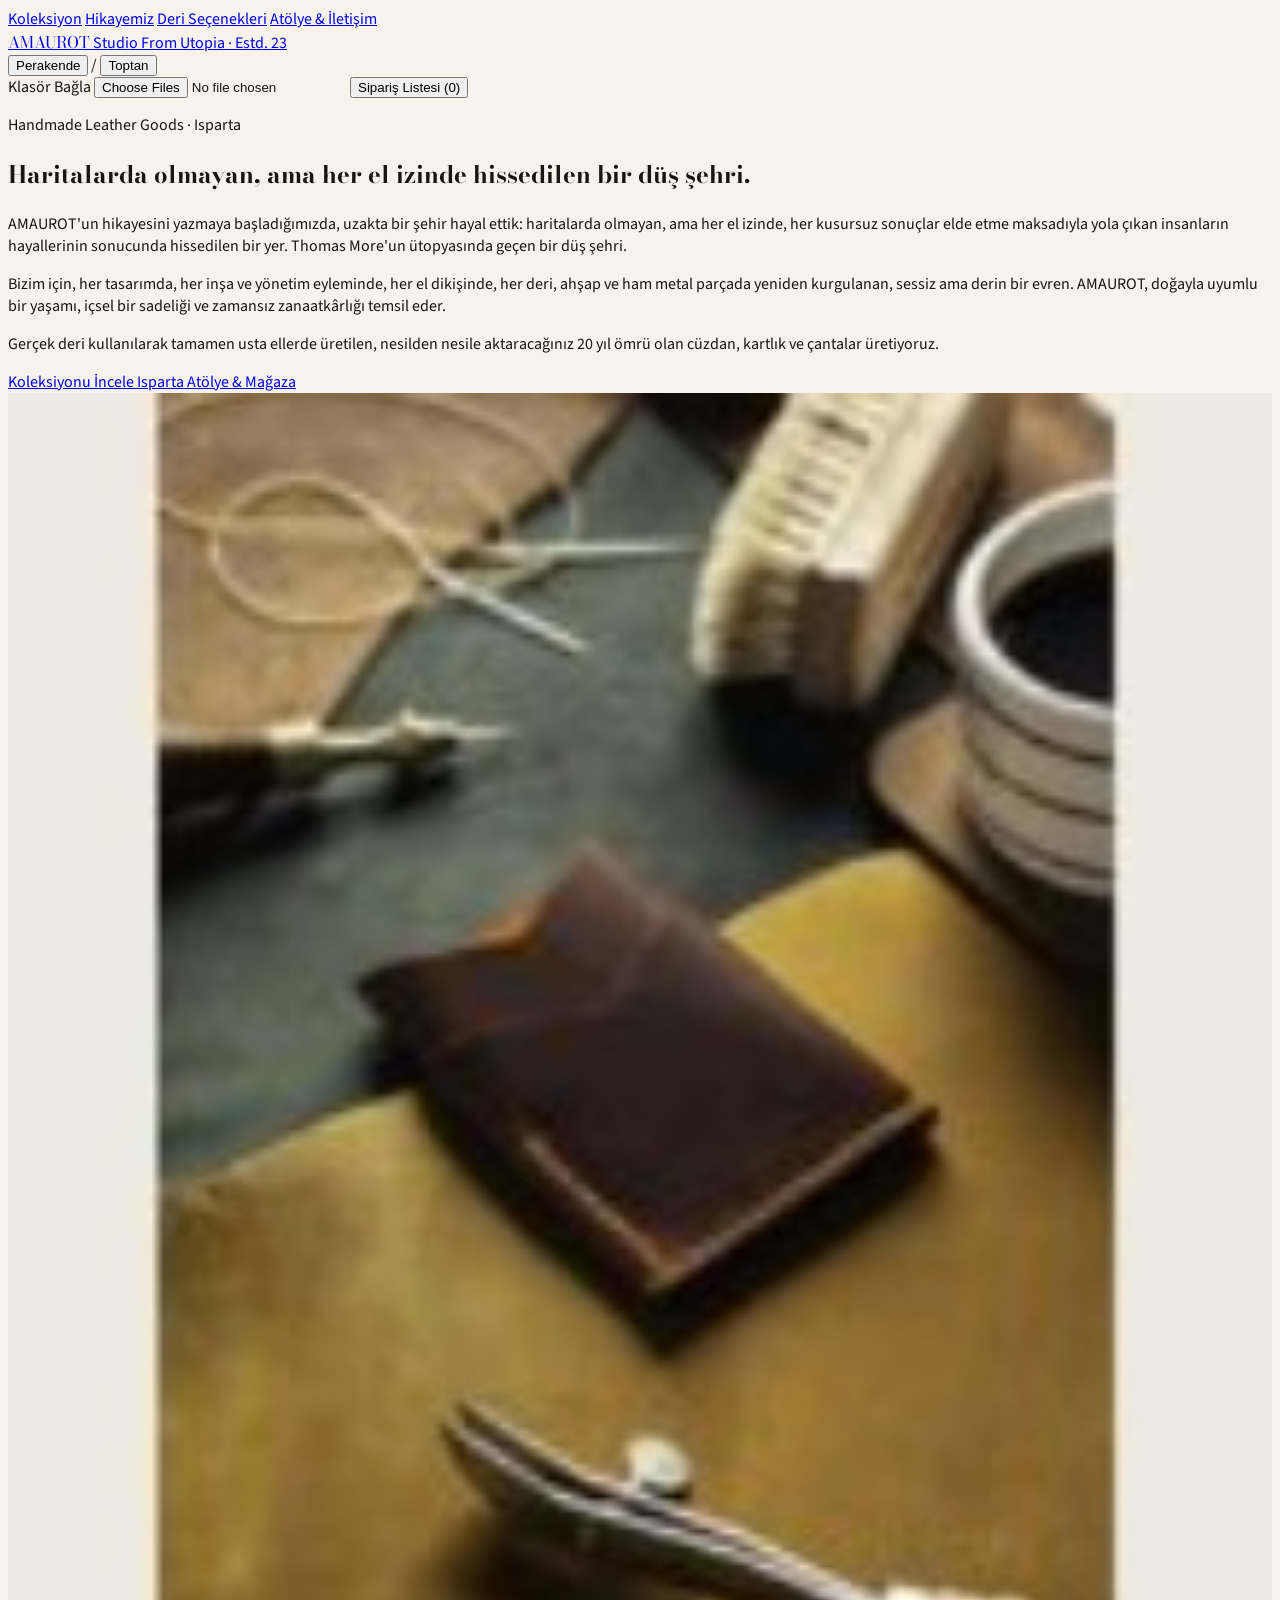
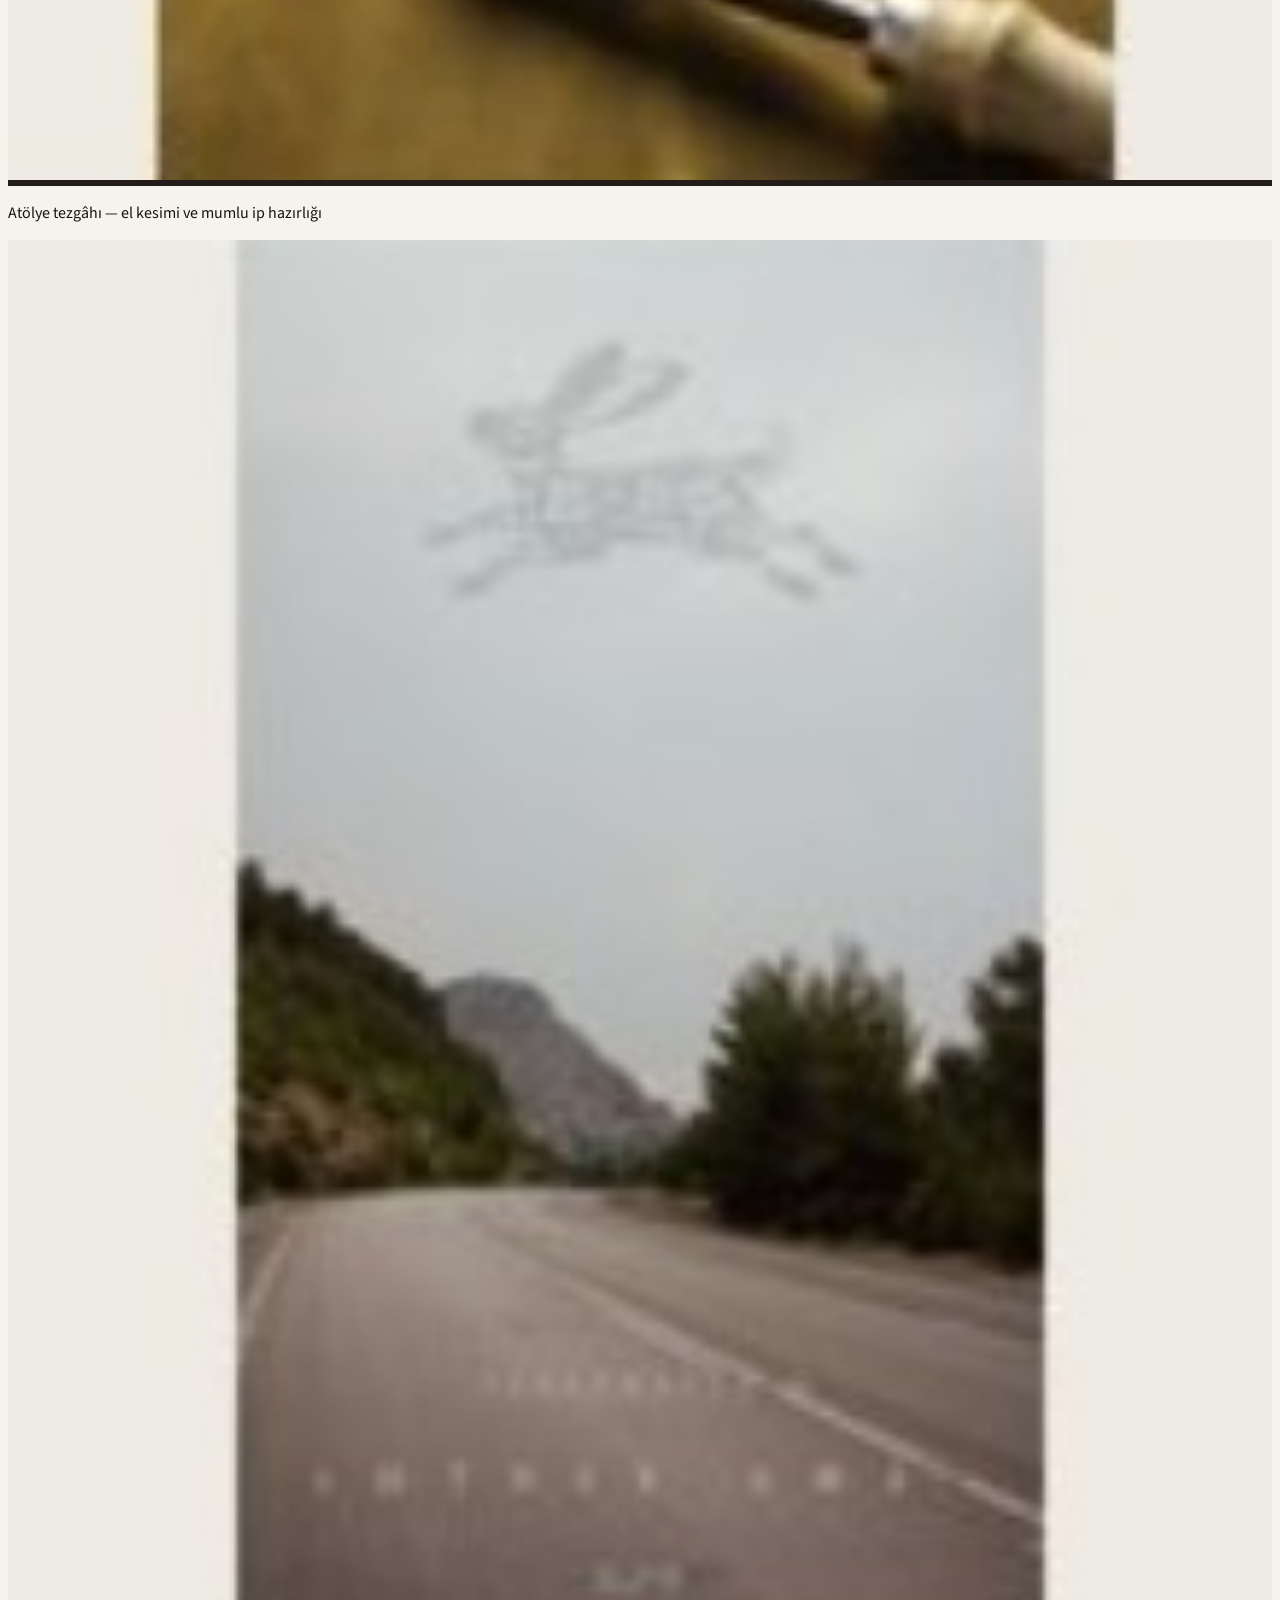
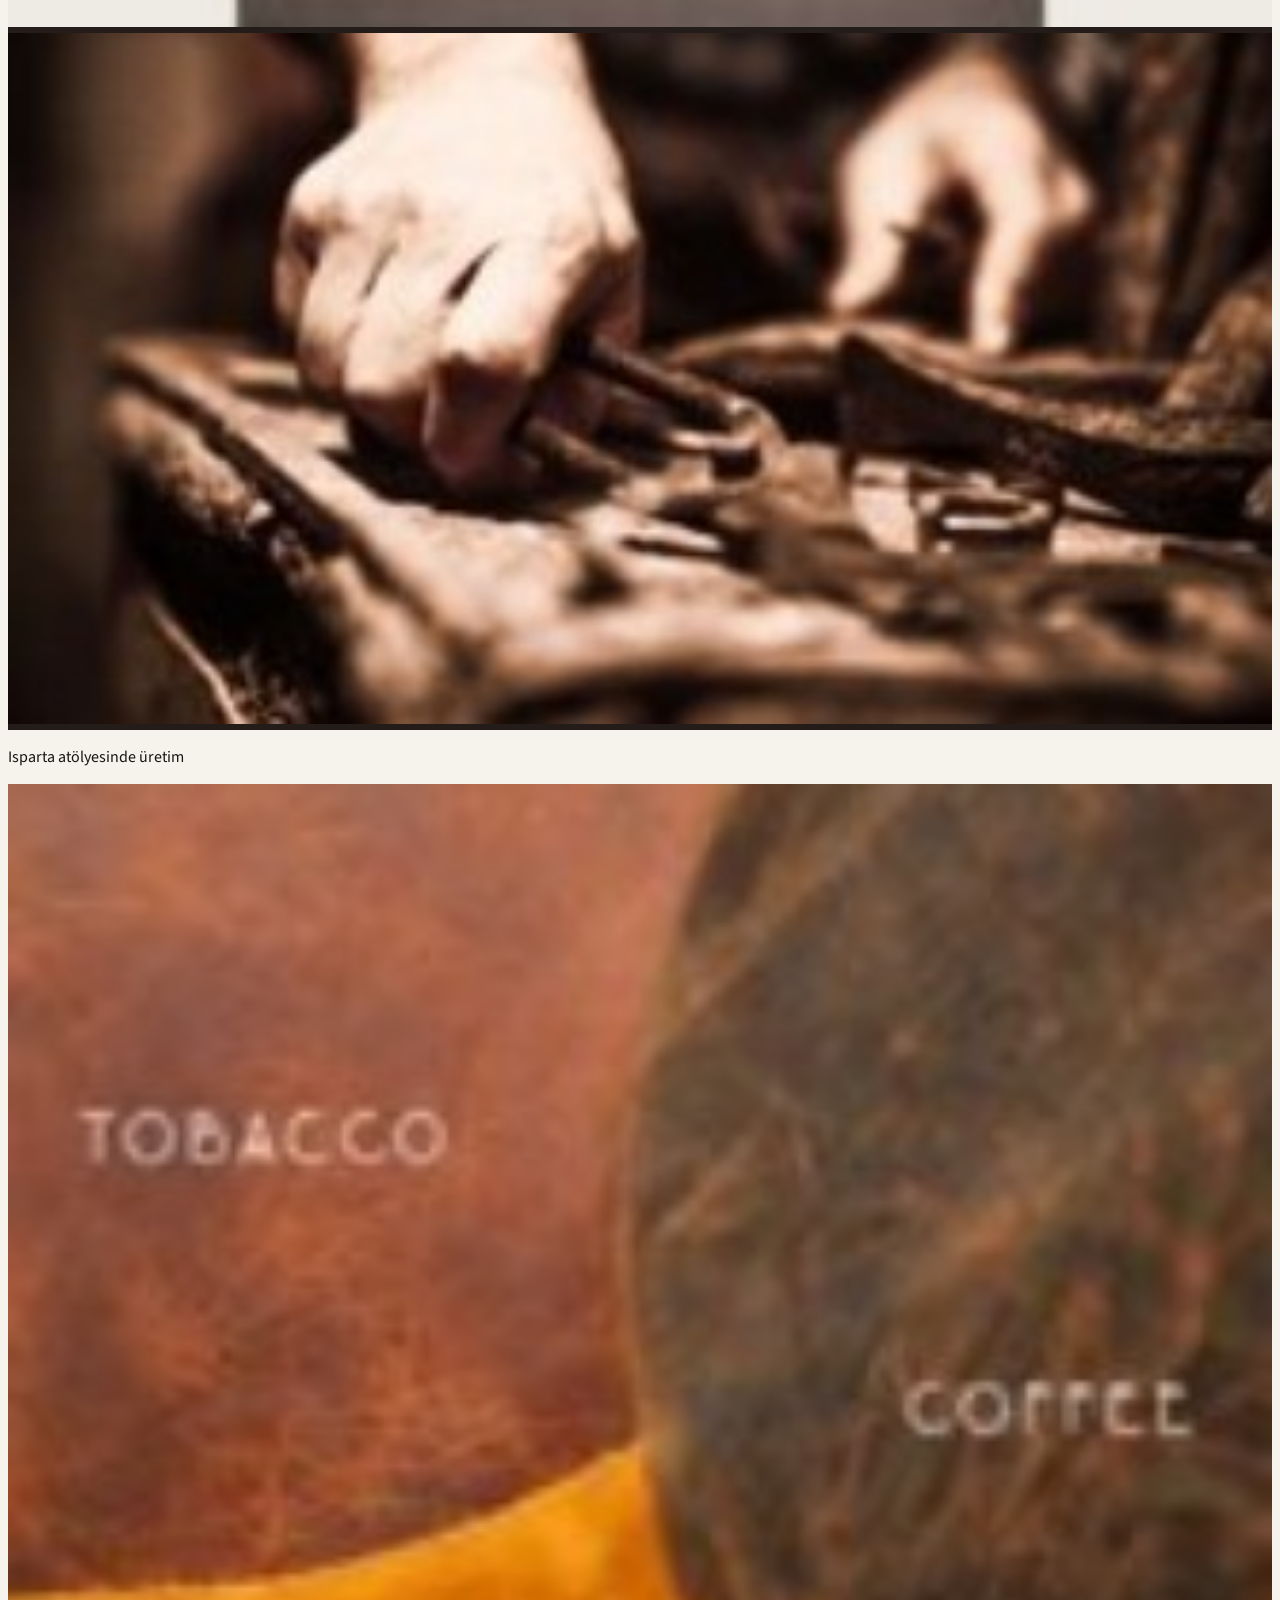
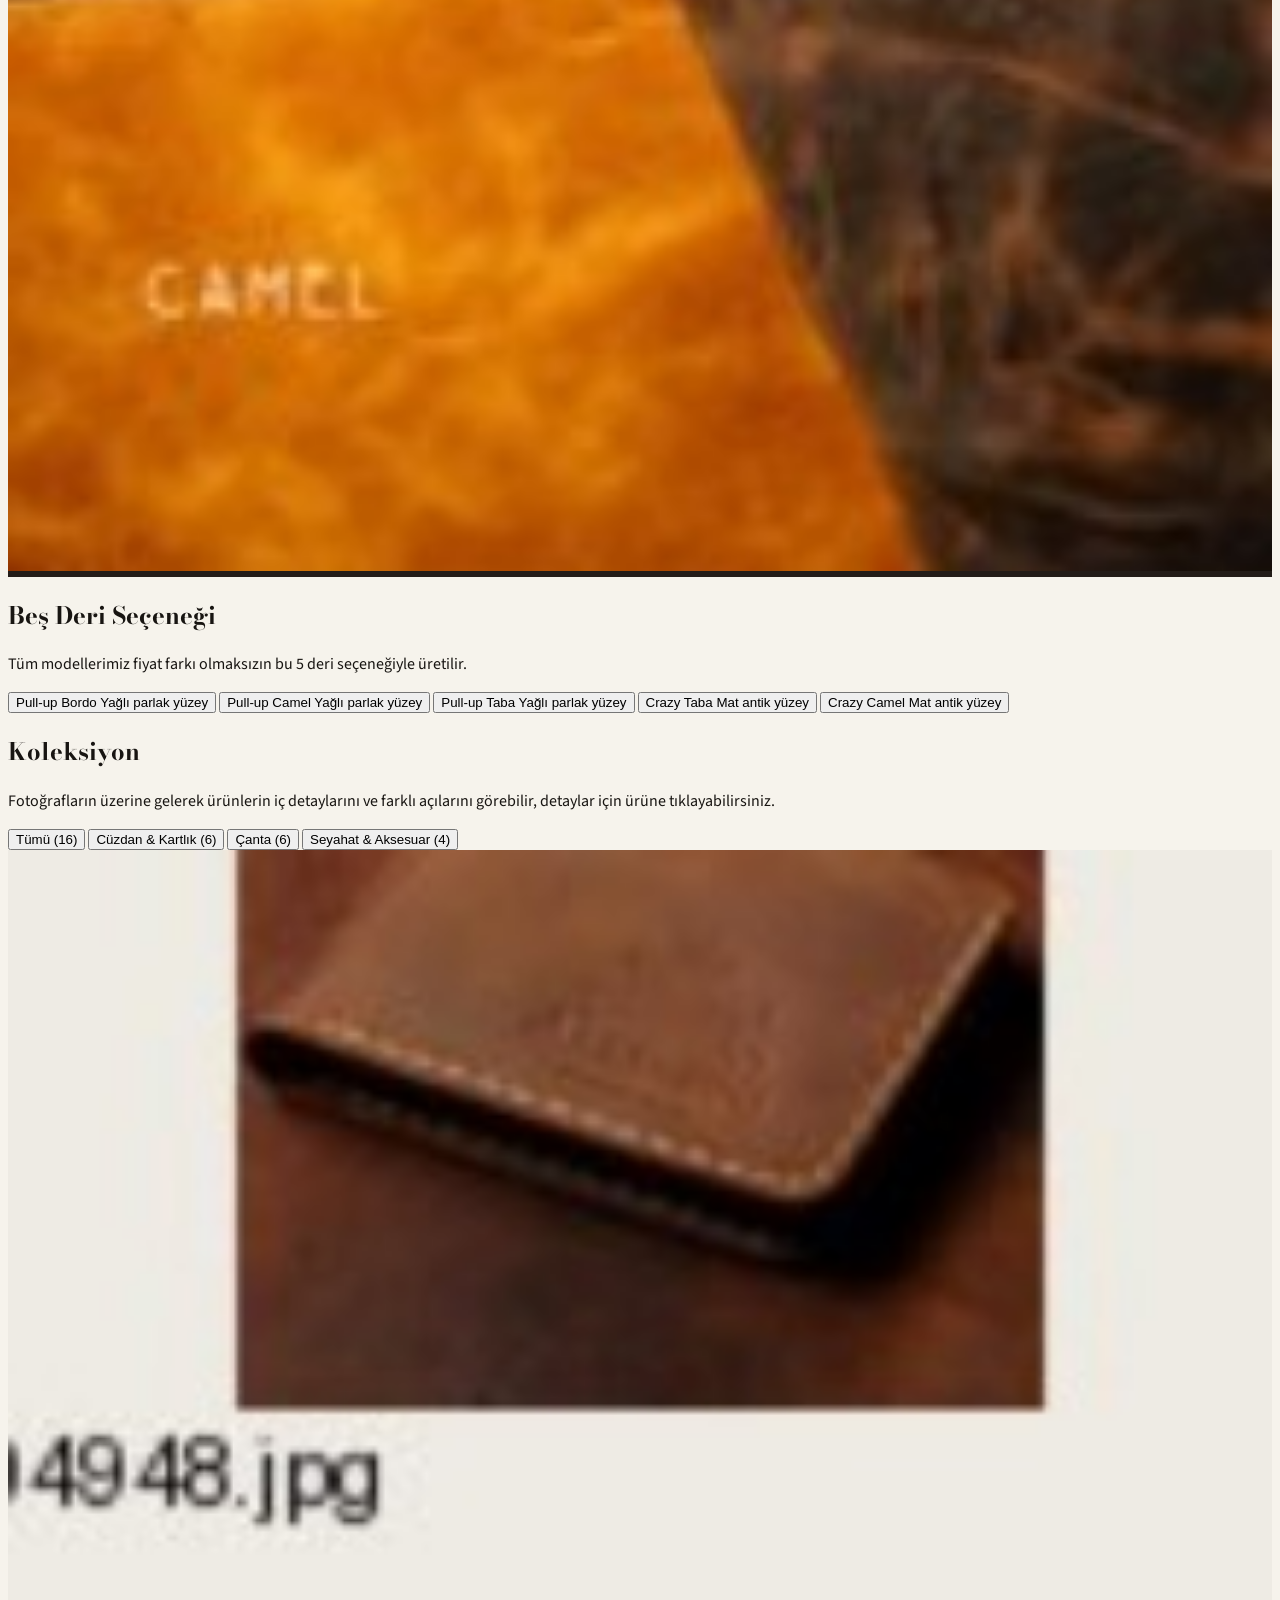
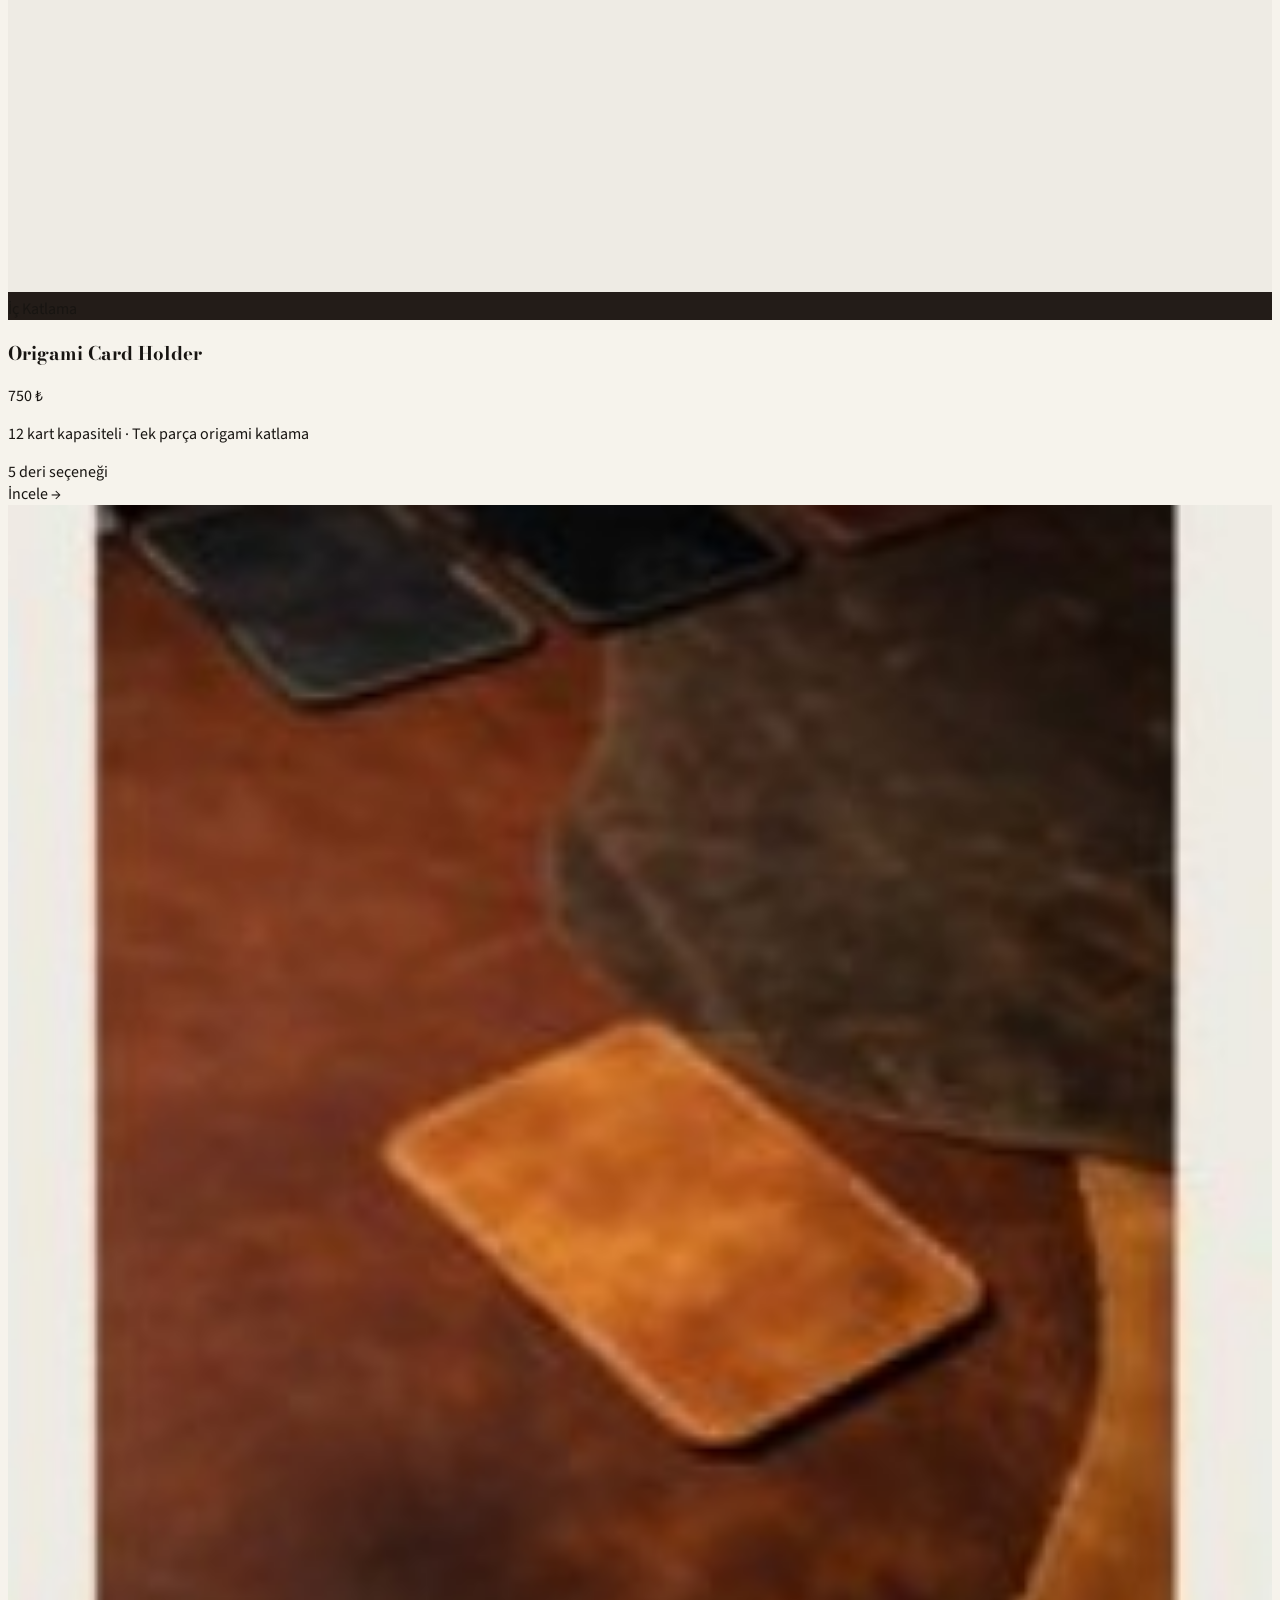
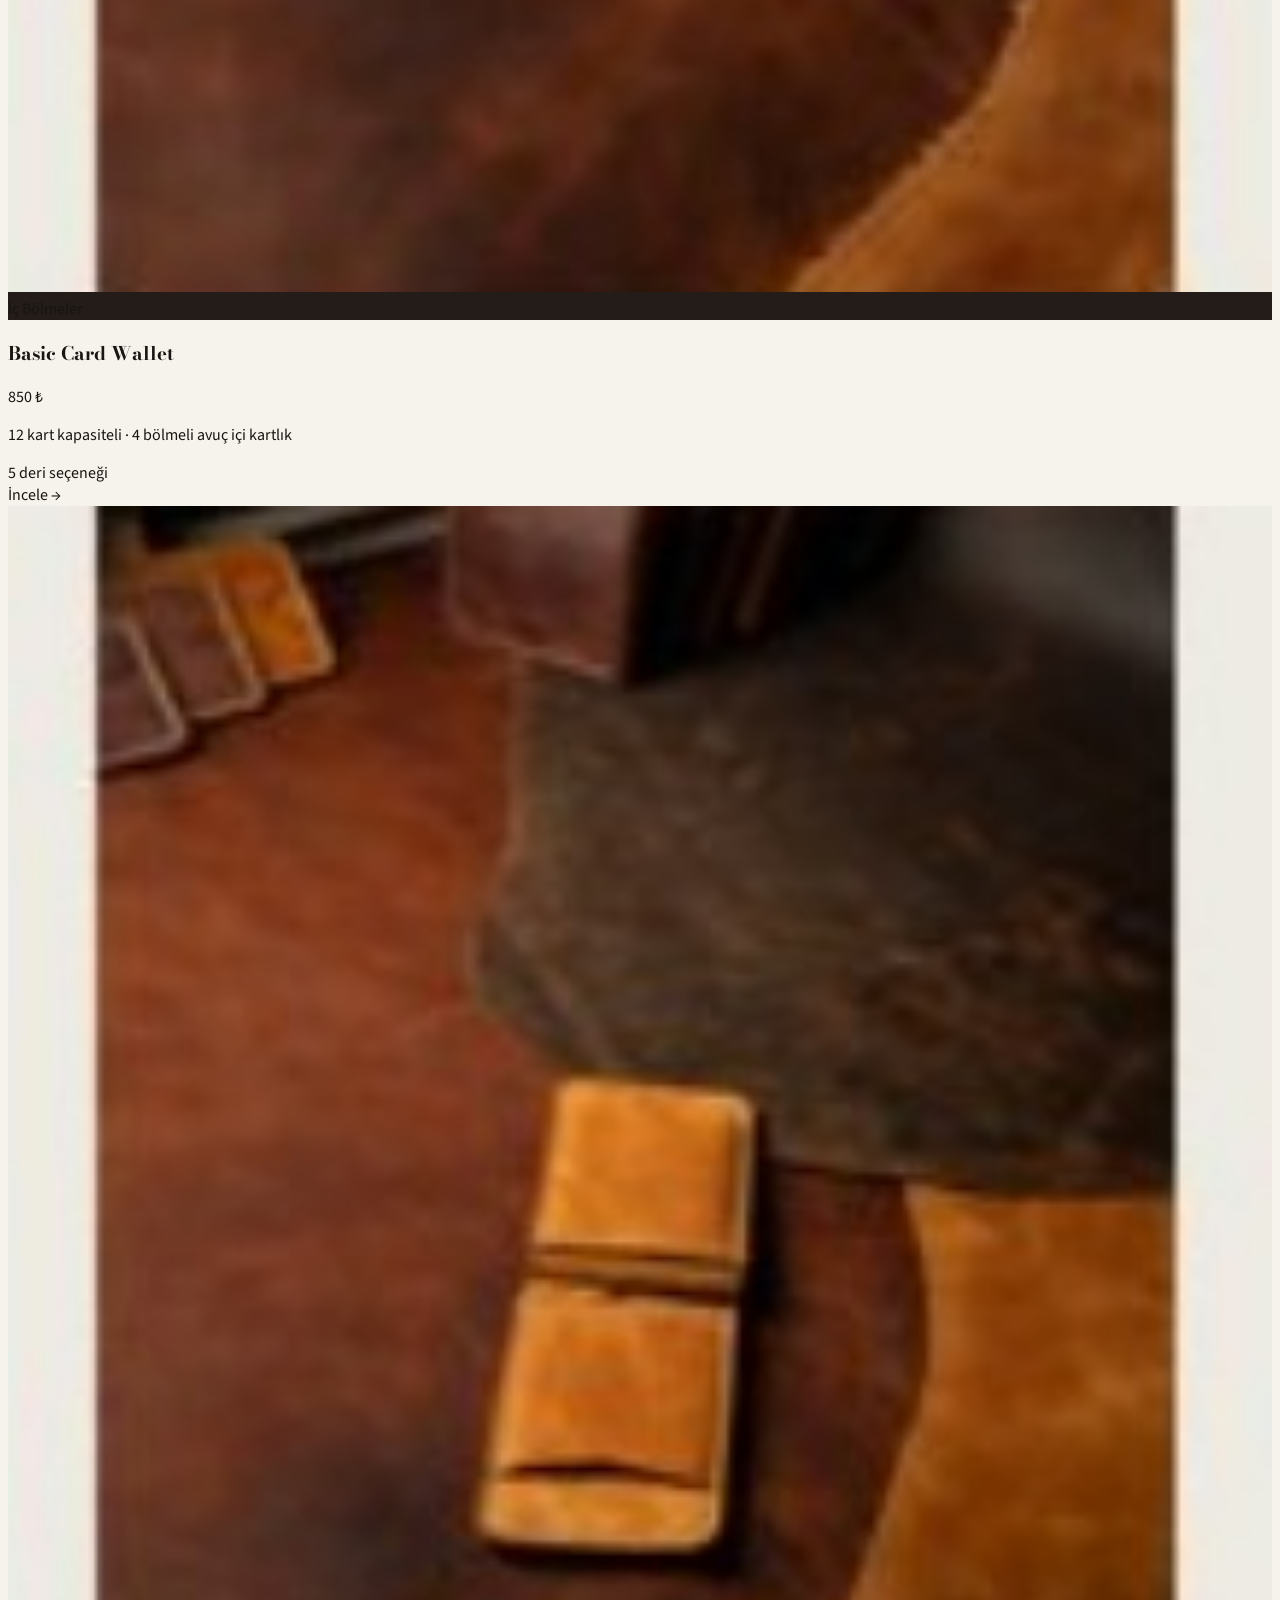
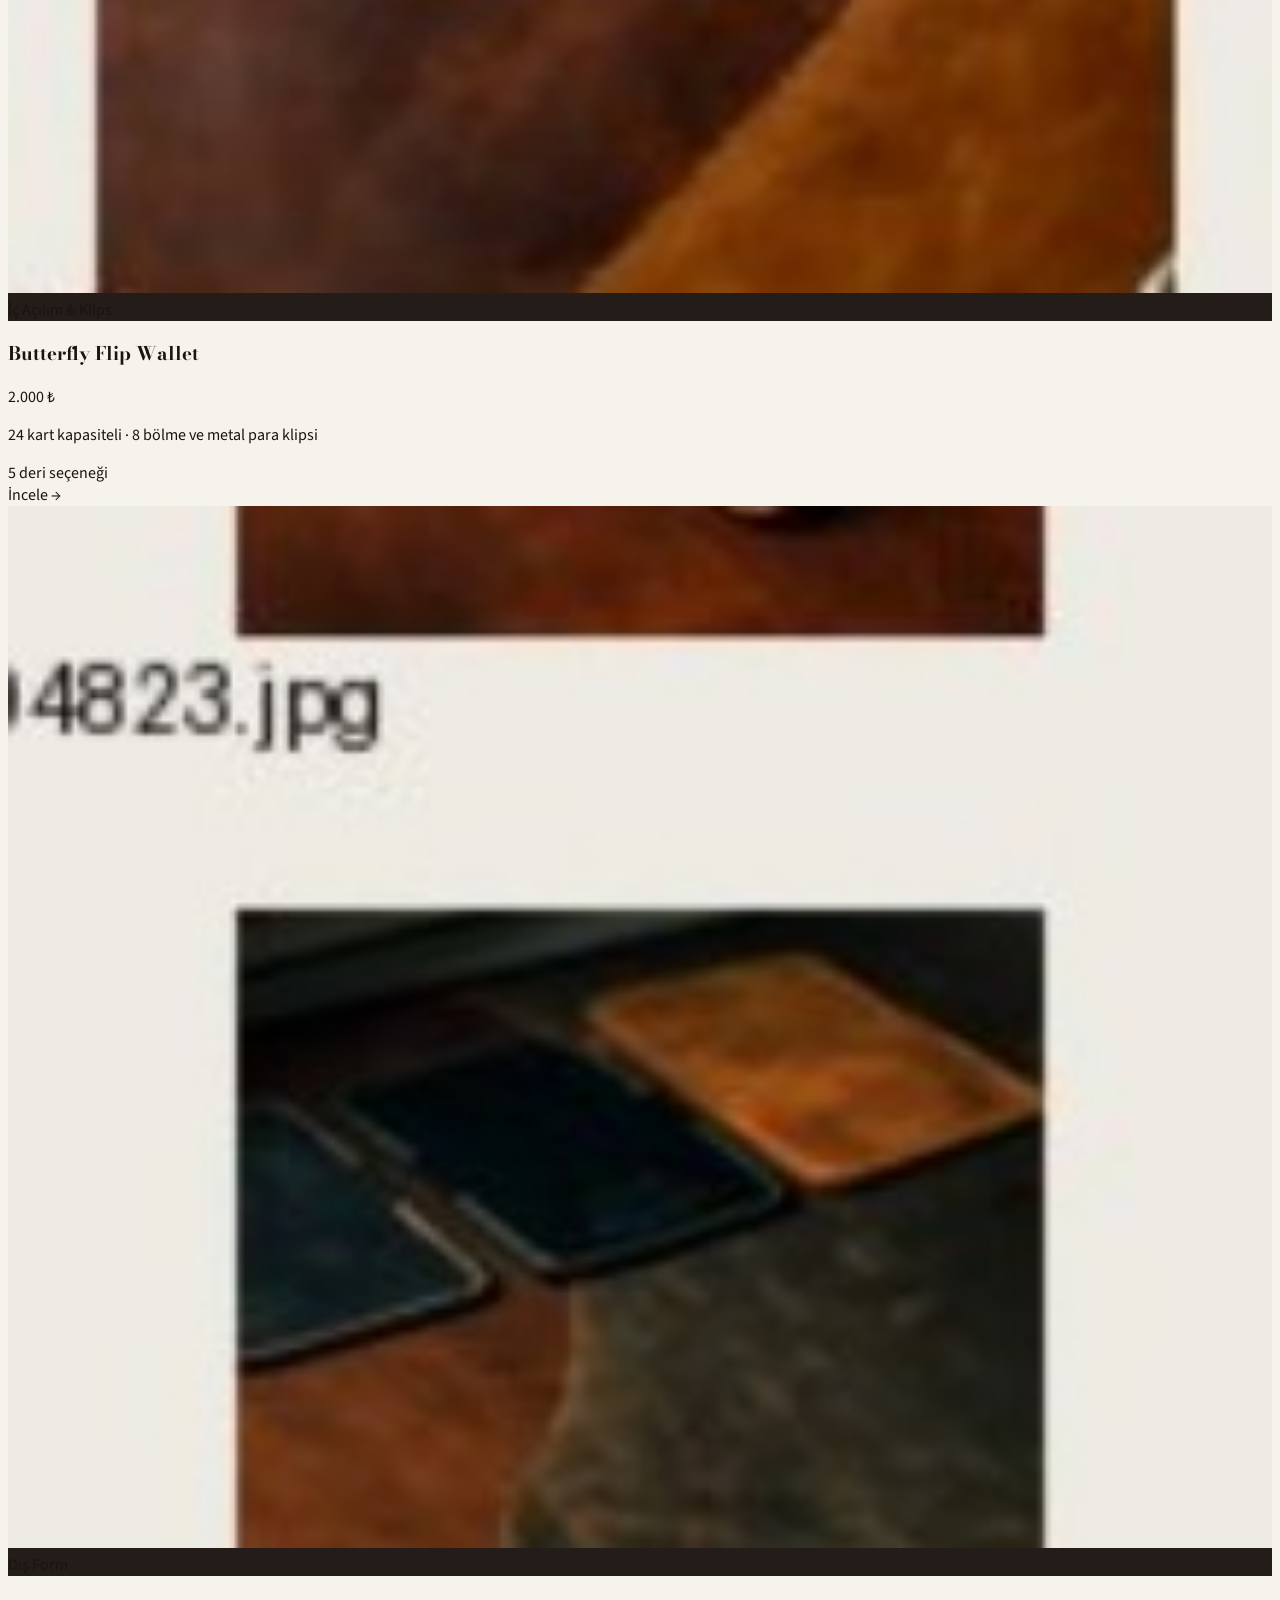
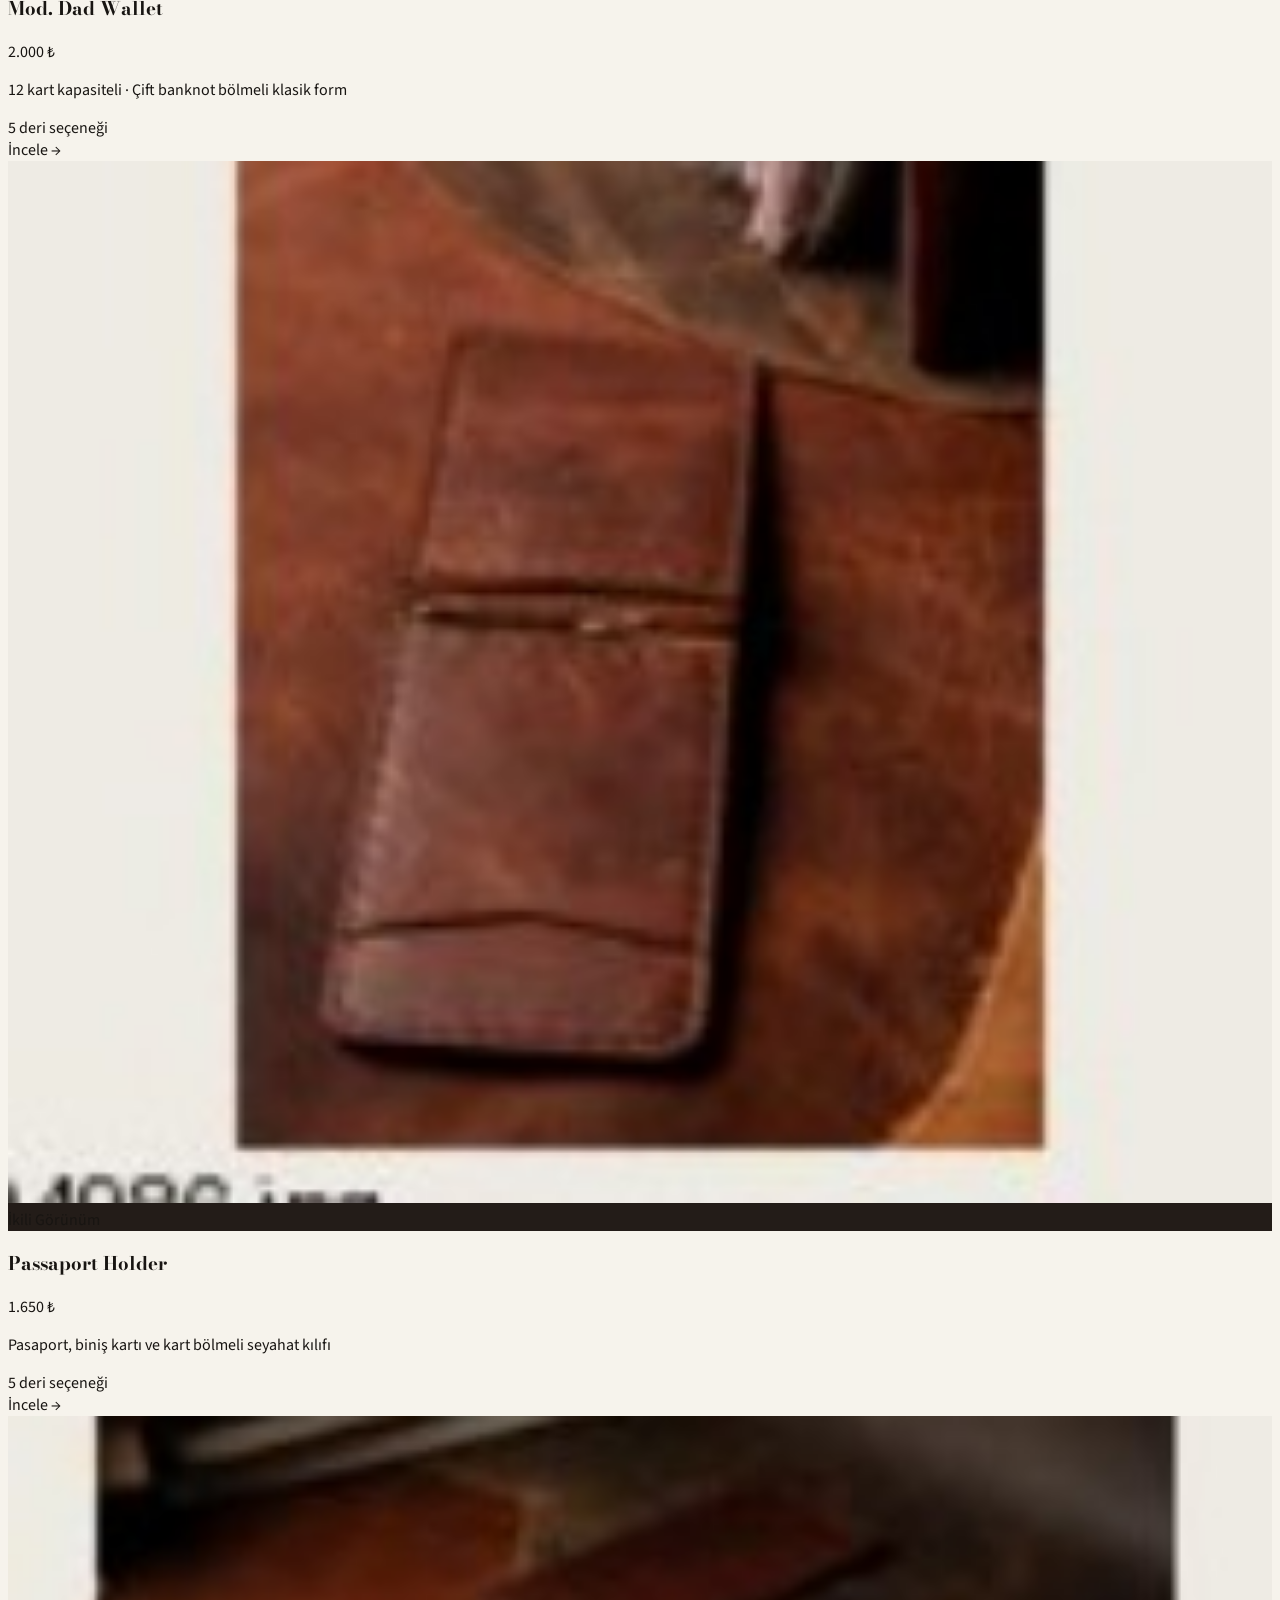
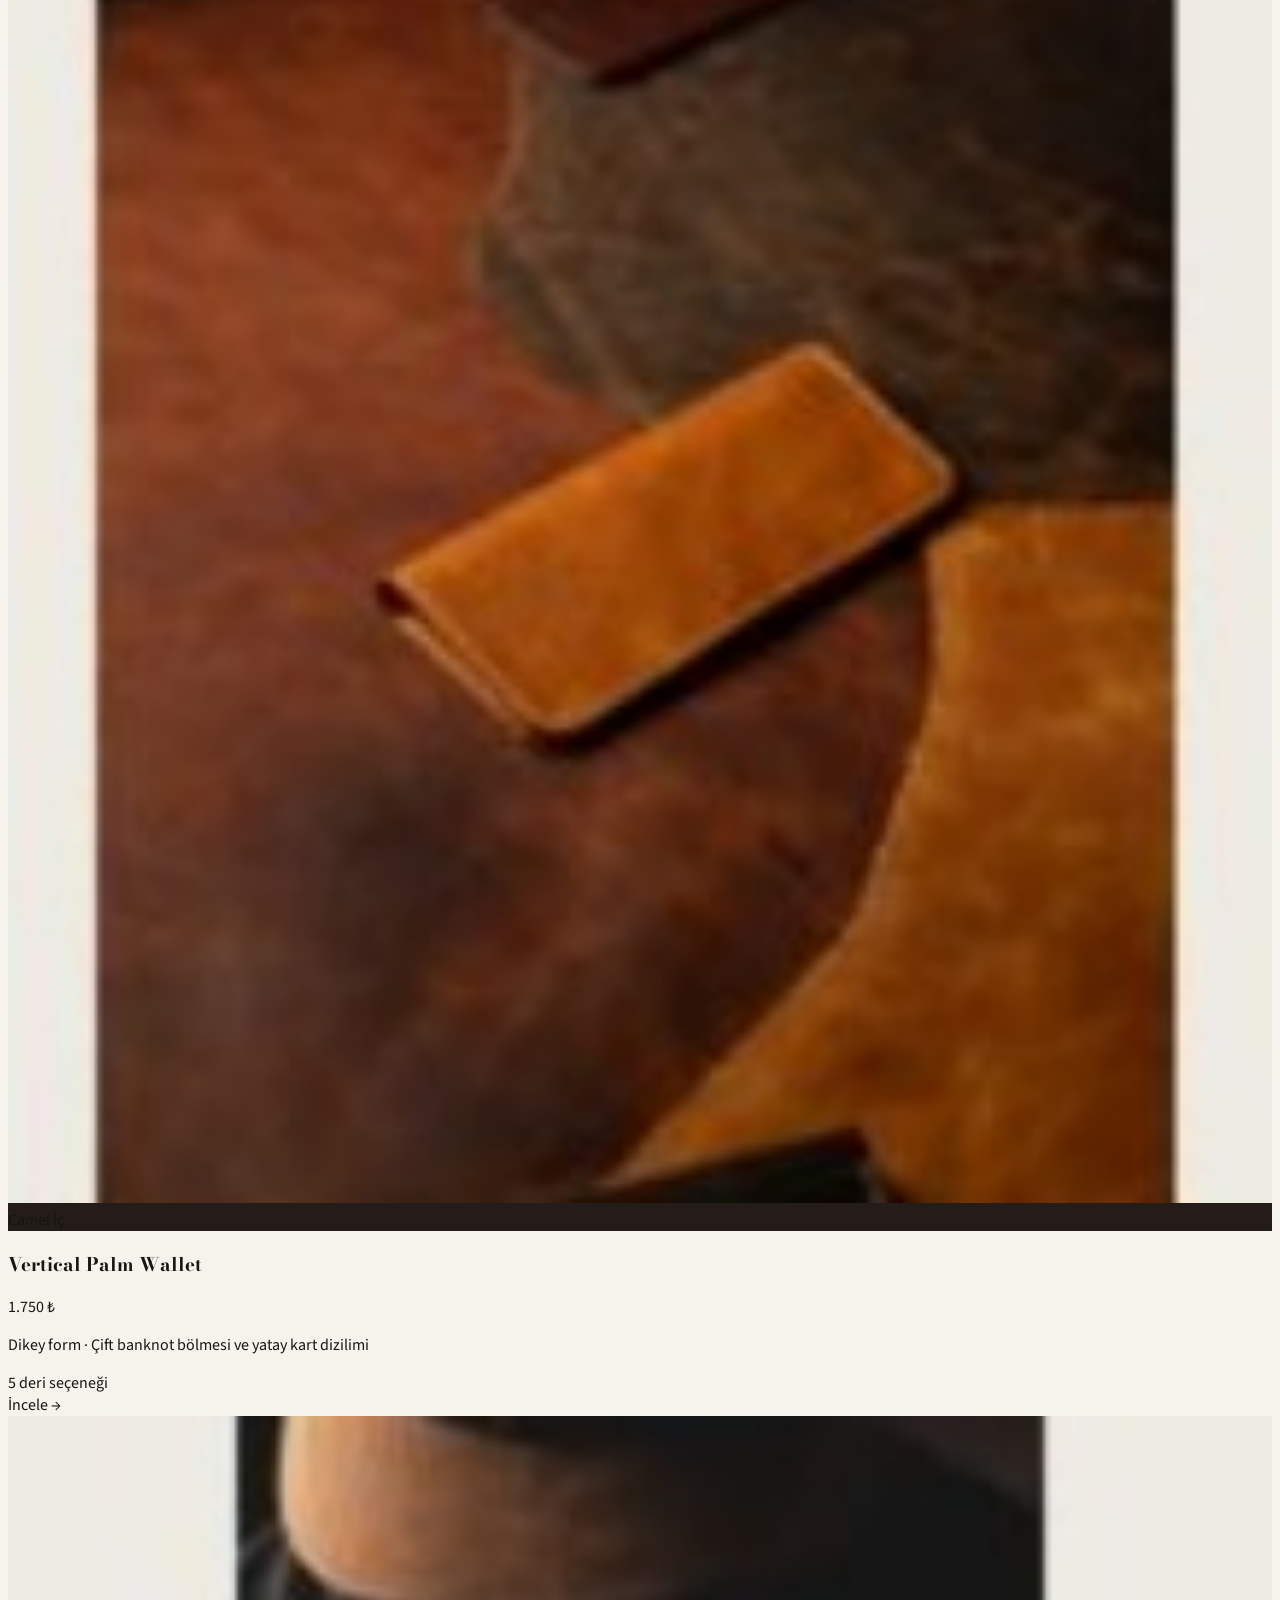
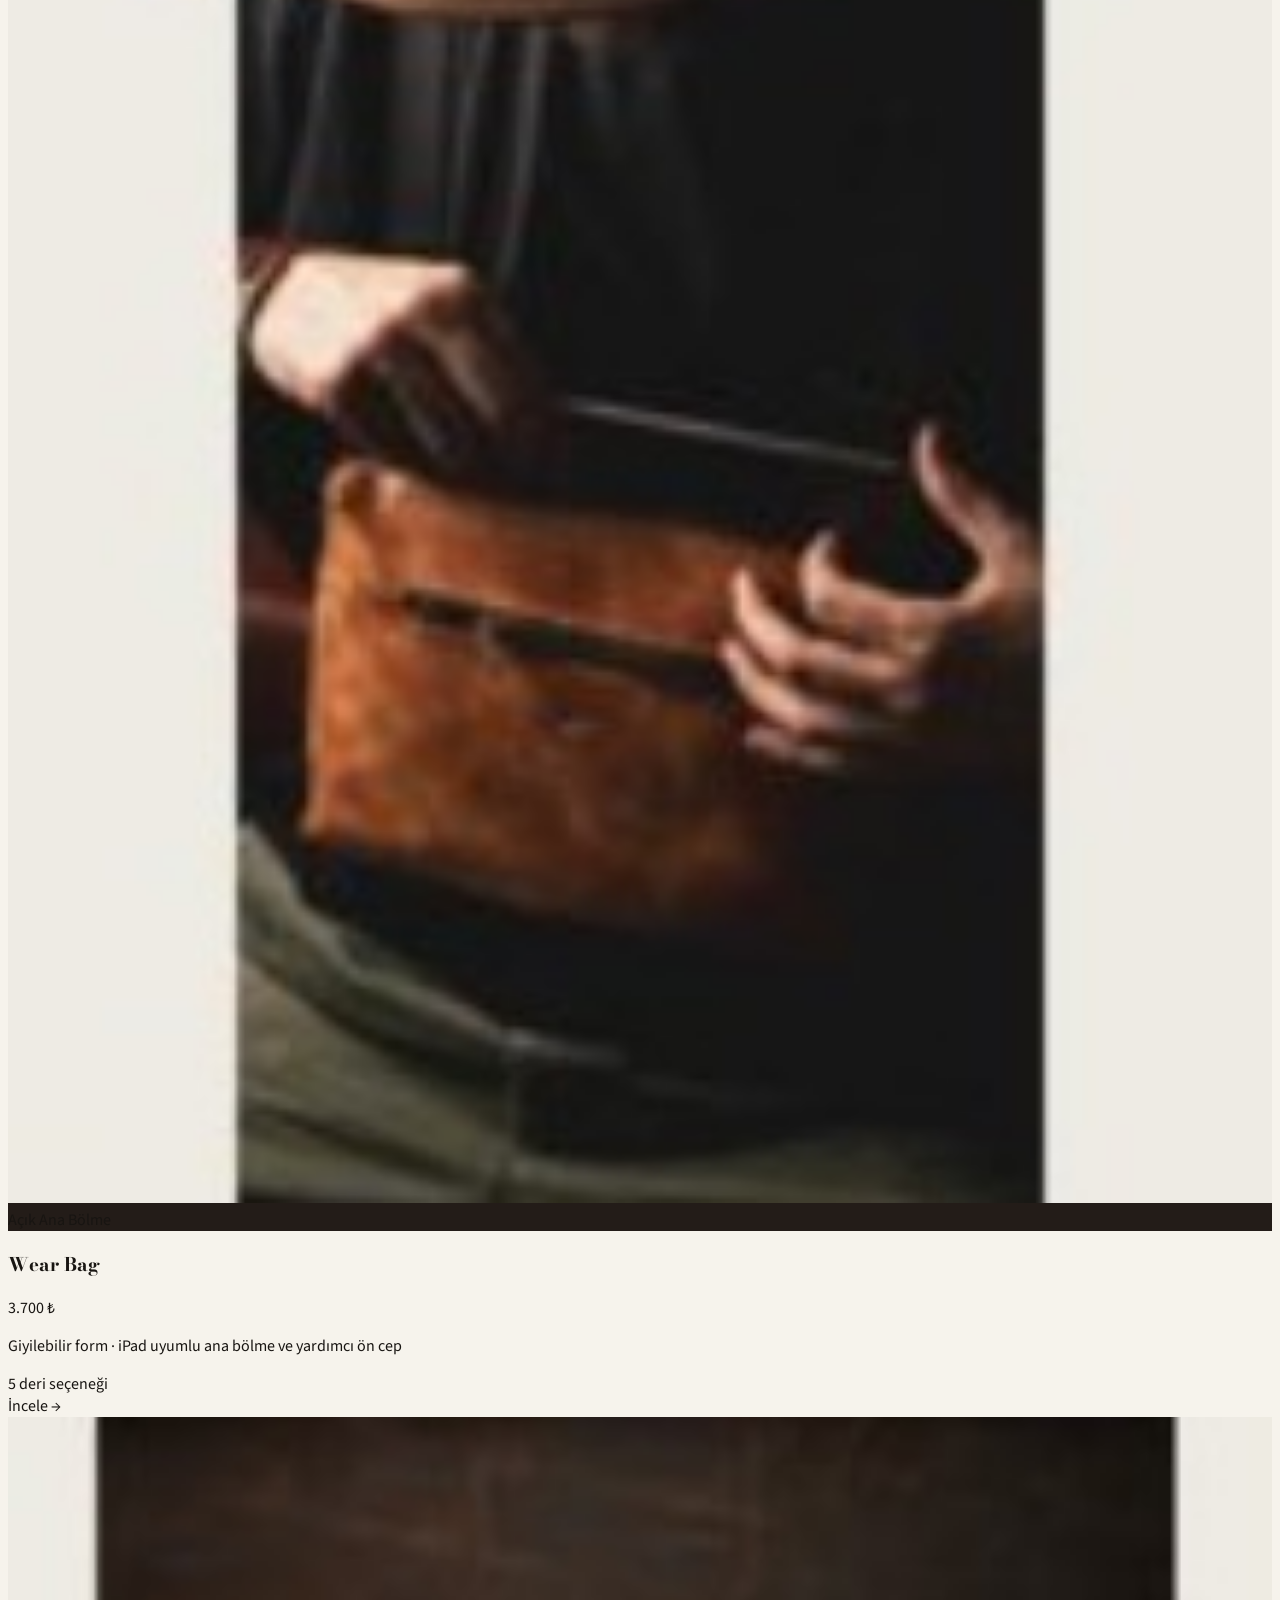
==== _design_review/gemini-anasayfa/index.html @ 86e78199 "Amaurot musteri yon secim paketi" ====
<!DOCTYPE html>
<html lang="tr" class="scroll-smooth">
<head>
  <meta charset="UTF-8" />
  <meta name="viewport" content="width=device-width, initial-scale=1.0" />
  <title>AMAUROT — Studio From Utopia · Handmade Leather Goods</title>
  <meta name="description" content="AMAUROT Leather Design — Isparta'da gerçek deriden tamamen el işçiliğiyle üretilen zamansız cüzdan, kartlık, çanta ve aksesuarlar." />

  <!-- Tipografi: LTC Bodoni 175 / Didone & Source Sans 3 -->
  <link rel="preconnect" href="https://fonts.googleapis.com">
  <link rel="preconnect" href="https://fonts.gstatic.com" crossorigin>
  <link href="https://fonts.googleapis.com/css2?family=Bodoni+Moda:ital,opsz,wght@0,6..96,400;0,6..96,500;0,6..96,600;1,6..96,400&family=Source+Sans+3:ital,wght@0,300;0,400;0,500;0,600;1,400&display=swap" rel="stylesheet">

  <script src="https://cdn.tailwindcss.com"></script>
  <script>
    tailwind.config = {
      theme: {
        extend: {
          colors: {
            paper: '#F6F3EC',
            stone: '#ECE7DD',
            ink: '#181512',
            muted: '#6E655E',
            line: '#DFD8CC',
            umber: '#231C18'
          },
          fontFamily: {
            ltc: ['"ltc-bodoni-175"', '"LTC Bodoni Pro"', '"Bodoni Moda"', 'Didot', 'Georgia', 'serif'],
            sans3: ['"Source Sans 3"', '-apple-system', 'BlinkMacSystemFont', 'sans-serif']
          }
        }
      }
    }
  </script>

  <style>
    body {
      background-color: #F6F3EC;
      color: #181512;
      font-family: 'Source Sans 3', sans-serif;
      -webkit-font-smoothing: antialiased;
    }
    .font-ltc {
      font-family: 'ltc-bodoni-175', 'LTC Bodoni Pro', 'Bodoni Moda', 'Didot', Georgia, serif;
    }
    .photo-frame {
      background-color: #231C18;
      overflow: hidden;
      position: relative;
    }
    .photo-frame img {
      width: 100%;
      height: 100%;
      object-fit: cover;
      transition: transform 0.6s cubic-bezier(0.16, 1, 0.3, 1), opacity 0.35s ease;
    }
    .product-card:hover .photo-frame img {
      transform: scale(1.03);
    }
    ::-webkit-scrollbar {
      width: 6px;
      height: 6px;
    }
    ::-webkit-scrollbar-track {
      background: #F6F3EC;
    }
    ::-webkit-scrollbar-thumb {
      background: #C9C0B3;
    }
  </style>
</head>
<body class="selection:bg-ink selection:text-paper">

  <!-- ÜST BAR (Sade Navigasyon) -->
  <header class="sticky top-0 z-40 bg-paper/95 backdrop-blur-sm border-b border-line">
    <div class="max-w-[1320px] mx-auto px-5 sm:px-8 h-20 flex items-center justify-between">
      
      <!-- Sol Menü -->
      <nav class="hidden md:flex items-center gap-8 text-[14px] text-muted">
        <a href="#koleksiyon" class="hover:text-ink transition-colors">Koleksiyon</a>
        <a href="#hikaye" class="hover:text-ink transition-colors">Hikayemiz</a>
        <a href="#deri" class="hover:text-ink transition-colors">Deri Seçenekleri</a>
        <a href="#iletisim" class="hover:text-ink transition-colors">Atölye & İletişim</a>
      </nav>

      <!-- Orta Marka Başlığı -->
      <a href="#" class="text-center group">
        <span class="font-ltc text-2xl sm:text-[28px] tracking-[0.22em] text-ink block leading-none">AMAUROT</span>
        <span class="text-[10px] tracking-[0.26em] uppercase text-muted block mt-1.5">Studio From Utopia · Estd. 23</span>
      </a>

      <!-- Sağ Araçlar -->
      <div class="flex items-center gap-5 text-[13px]">
        <!-- Perakende / Toptan Geçişi -->
        <div class="hidden sm:flex items-center gap-2 text-muted border-r border-line pr-5">
          <button id="btn-retail" onclick="setPriceMode('retail')" class="text-ink font-medium underline underline-offset-4">Perakende</button>
          <span>/</span>
          <button id="btn-wholesale" onclick="setPriceMode('wholesale')" class="hover:text-ink transition-colors">Toptan</button>
        </div>

        <!-- Yerel Klasör Bağlama (Kullanıcı kendi bilgisayarındaki ÜRÜNLER klasörünü seçebilir) -->
        <label class="cursor-pointer text-muted hover:text-ink transition-colors hidden lg:inline-block" title="Bilgisayarınızdaki ÜRÜNLER klasörünü seçerek orijinal yüksek çözünürlüklü fotoğrafları bağlayabilirsiniz">
          <span>Klasör Bağla</span>
          <input type="file" id="local-folder-input" webkitdirectory directory multiple class="hidden" onchange="handleLocalFolder(this.files)" />
        </label>

        <!-- Sipariş Listesi -->
        <button onclick="toggleCart(true)" class="text-ink font-medium flex items-center gap-1.5 hover:opacity-75 transition-opacity">
          <span>Sipariş Listesi</span>
          <span id="cart-count" class="text-muted">(0)</span>
        </button>
      </div>
    </div>
  </header>

  <!-- GİRİŞ & HİKAYE (Arşiv Fotoğrafları + Marka Hikayesi) -->
  <section id="hikaye" class="border-b border-line">
    <div class="max-w-[1320px] mx-auto px-5 sm:px-8 py-12 sm:py-20">
      
      <div class="grid grid-cols-1 lg:grid-cols-12 gap-10 lg:gap-14 items-center">
        
        <!-- Sol: Hikaye ve Manifesto -->
        <div class="lg:col-span-6 space-y-6">
          <p class="text-xs tracking-[0.2em] uppercase text-muted">Handmade Leather Goods · Isparta</p>
          
          <h1 class="font-ltc text-3xl sm:text-5xl text-ink leading-[1.15] font-normal">
            Haritalarda olmayan, ama her el izinde hissedilen bir düş şehri.
          </h1>

          <div class="space-y-4 text-[16px] sm:text-[17px] text-ink/85 leading-[1.75] font-normal pt-2">
            <p>
              AMAUROT'un hikayesini yazmaya başladığımızda, uzakta bir şehir hayal ettik: haritalarda olmayan, ama her el izinde, her kusursuz sonuçlar elde etme maksadıyla yola çıkan insanların hayallerinin sonucunda hissedilen bir yer. Thomas More'un ütopyasında geçen bir düş şehri.
            </p>
            <p>
              Bizim için, her tasarımda, her inşa ve yönetim eyleminde, her el dikişinde, her deri, ahşap ve ham metal parçada yeniden kurgulanan, sessiz ama derin bir evren. AMAUROT, doğayla uyumlu bir yaşamı, içsel bir sadeliği ve zamansız zanaatkârlığı temsil eder.
            </p>
          </div>

          <p class="text-[14px] text-muted leading-relaxed border-l border-ink/30 pl-4 py-1">
            Gerçek deri kullanılarak tamamen usta ellerde üretilen, nesilden nesile aktaracağınız 20 yıl ömrü olan cüzdan, kartlık ve çantalar üretiyoruz.
          </p>

          <div class="pt-3 flex flex-wrap items-center gap-6">
            <a href="#koleksiyon" class="bg-ink text-paper px-7 py-3.5 text-[13px] tracking-[0.14em] uppercase hover:bg-ink/90 transition-colors">
              Koleksiyonu İncele
            </a>
            <a href="#iletisim" class="text-[14px] text-ink underline underline-offset-4 hover:text-muted transition-colors">
              Isparta Atölye & Mağaza
            </a>
          </div>
        </div>

        <!-- Sağ: Arşivden Gerçek Fotoğraf Kompozisyonu -->
        <div class="lg:col-span-6 grid grid-cols-12 gap-4 items-end">
          <!-- 1. Atölye Tezgahı ve El İşçiliği (MUA01834-Edit.jpg) -->
          <div class="col-span-7">
            <div class="photo-frame aspect-[3/4]">
              <img 
                data-archive-path="MUA01834-Edit.jpg"
                data-sheet="sheet-0-1.jpg" data-col="1" data-row="1" data-crop="v"
                alt="Amaurot atölye tezgahı ve deri el işçiliği" />
            </div>
            <p class="text-[11px] text-muted mt-2">Atölye tezgâhı — el kesimi ve mumlu ip hazırlığı</p>
          </div>

          <!-- 2. Ütopya Afişi (_DSC0005.png) & Gece Zanaat Karesi (gece.jpg) -->
          <div class="col-span-5 space-y-4">
            <div class="photo-frame aspect-[3/4]">
              <img 
                data-archive-path="_DSC0005.png"
                data-sheet="sheet-0-0.jpg" data-col="3" data-row="3" data-crop="v"
                alt="Amaurot Studio From Utopia" />
            </div>
            <div class="photo-frame aspect-[4/3]">
              <img 
                data-archive-path="gece.jpg"
                data-sheet="sheet-0-0.jpg" data-col="3" data-row="6" data-crop="h"
                alt="Amaurot el işçiliği" />
            </div>
            <p class="text-[11px] text-muted">Isparta atölyesinde üretim</p>
          </div>
        </div>

      </div>
    </div>
  </section>

  <!-- DERİ SEÇENEKLERİ ŞERİDİ (Sade, Doğrudan Bilgilendirme) -->
  <section id="deri" class="border-b border-line bg-stone/50">
    <div class="max-w-[1320px] mx-auto px-5 sm:px-8 py-10">
      <div class="grid grid-cols-1 lg:grid-cols-12 gap-8 items-center">
        
        <!-- Gerçek Deri Postları Fotoğrafı (sml-136.jpg) -->
        <div class="lg:col-span-3 flex items-center gap-4">
          <div class="w-20 h-24 photo-frame shrink-0">
            <img 
              data-archive-path="ÜRÜNLER/classic bag pack/sml-136.jpg"
              data-sheet="sheet-3-1.jpg" data-col="4" data-row="0" data-crop="v"
              alt="Amaurot gerçek deri postları" />
          </div>
          <div>
            <h2 class="font-ltc text-xl text-ink">Beş Deri Seçeneği</h2>
            <p class="text-[13px] text-muted mt-0.5 leading-snug">
              Tüm modellerimiz fiyat farkı olmaksızın bu 5 deri seçeneğiyle üretilir.
            </p>
          </div>
        </div>

        <!-- 5 Standart Deri Seçici -->
        <div class="lg:col-span-9">
          <div class="grid grid-cols-2 sm:grid-cols-5 gap-3" id="leather-selector-bar">
            <!-- JS ile doldurulur -->
          </div>
        </div>

      </div>
    </div>
  </section>

  <!-- KOLEKSİYON (16 Model - Gerçek Ürün Fotoğrafları) -->
  <main id="koleksiyon" class="max-w-[1320px] mx-auto px-5 sm:px-8 py-14 sm:py-20">
    
    <!-- Başlık ve Kategori Filtresi -->
    <div class="flex flex-col sm:flex-row sm:items-end justify-between gap-6 pb-8 border-b border-line">
      <div>
        <h2 class="font-ltc text-3xl sm:text-4xl text-ink font-normal">Koleksiyon</h2>
        <p class="text-[14px] text-muted mt-1">
          Fotoğrafların üzerine gelerek ürünlerin iç detaylarını ve farklı açılarını görebilir, detaylar için ürüne tıklayabilirsiniz.
        </p>
      </div>

      <!-- Kategori Sekmeleri -->
      <div class="flex flex-wrap items-center gap-6 text-[14px]" id="category-tabs">
        <button onclick="setCategory('all')" data-cat="all" class="cat-tab text-ink font-semibold border-b-2 border-ink pb-1">Tümü (16)</button>
        <button onclick="setCategory('cuzdan-kartlik')" data-cat="cuzdan-kartlik" class="cat-tab text-muted hover:text-ink pb-1 transition-colors">Cüzdan & Kartlık (6)</button>
        <button onclick="setCategory('canta')" data-cat="canta" class="cat-tab text-muted hover:text-ink pb-1 transition-colors">Çanta (6)</button>
        <button onclick="setCategory('seyahat-aksesuar')" data-cat="seyahat-aksesuar" class="cat-tab text-muted hover:text-ink pb-1 transition-colors">Seyahat & Aksesuar (4)</button>
      </div>
    </div>

    <!-- Ürün Izgarası -->
    <div id="product-grid" class="grid grid-cols-1 sm:grid-cols-2 lg:grid-cols-3 gap-x-8 gap-y-14 pt-10">
      <!-- JS ile gerçek ürün fotoğraflarıyla doldurulur -->
    </div>

  </main>

  <!-- ATÖLYE SEÇKİSİ & HİKAYE DETAY BANDI -->
  <section class="border-t border-b border-line bg-stone/40">
    <div class="max-w-[1320px] mx-auto px-5 sm:px-8 py-16">
      <div class="grid grid-cols-1 md:grid-cols-3 gap-8 items-center">
        <div class="photo-frame aspect-[4/3]">
          <img 
            data-archive-path="amaurotgood-8.jpg"
            data-sheet="sheet-0-0.jpg" data-col="5" data-row="4" data-crop="h"
            alt="Amaurot el yapımı çanta" />
        </div>
        <div class="photo-frame aspect-[4/3]">
          <img 
            data-archive-path="ÜRÜNLER/basic card wallet/sml-115.jpg"
            data-sheet="sheet-3-0.jpg" data-col="2" data-row="5" data-crop="v"
            alt="Amaurot mini evrak çantası" />
        </div>
        <div class="space-y-4">
          <p class="text-xs tracking-[0.18em] uppercase text-muted">Atölye Üretimi</p>
          <h3 class="font-ltc text-2xl sm:text-3xl text-ink font-normal">
            Her parça siparişiniz üzerine kendi deri tercihinizle hazırlanır.
          </h3>
          <p class="text-[15px] text-muted leading-relaxed">
            Katalogdaki standart modellerimizin yanı sıra, arşiv çekimlerimizde yer alan kilitli kutu çantalar ve özel ölçülü tasarımlar için doğrudan Isparta atölyemizle iletişime geçebilirsiniz.
          </p>
          <div class="pt-1">
            <a href="https://wa.me/905525676660" target="_blank" rel="noopener" class="inline-block text-[14px] text-ink font-medium underline underline-offset-4 hover:text-muted">
              Atölye ile WhatsApp'tan Görüşün →
            </a>
          </div>
        </div>
      </div>
    </div>
  </section>

  <!-- ATÖLYE & İLETİŞİM (Isparta Adres ve Telefonlar) -->
  <footer id="iletisim" class="bg-paper pt-16 pb-14">
    <div class="max-w-[1320px] mx-auto px-5 sm:px-8">
      <div class="grid grid-cols-1 md:grid-cols-12 gap-10 pb-14 border-b border-line">
        
        <!-- Marka Özeti -->
        <div class="md:col-span-4 space-y-3">
          <p class="font-ltc text-2xl tracking-[0.2em] text-ink">AMAUROT</p>
          <p class="text-[13px] text-muted">
            Amaurot Leather Design · Studio From Utopia<br>
            Design · Craftsmanship · Souvenir · Estd. 23
          </p>
          <p class="text-[13px] text-muted pt-2">
            <a href="mailto:info@amaurot.com.tr" class="hover:text-ink underline underline-offset-4">info@amaurot.com.tr</a><br>
            <a href="https://www.amaurot.com.tr" target="_blank" rel="noopener" class="hover:text-ink">www.amaurot.com.tr</a> · @amaurotleatherdesign
          </p>
        </div>

        <!-- Adres 1: Workshop & Atelier -->
        <div class="md:col-span-4 space-y-2">
          <p class="text-xs uppercase tracking-[0.16em] text-muted">Workshop & Atelier</p>
          <p class="text-[15px] text-ink leading-relaxed">
            İstiklal Mah. 114. Cad. No: 55 D: 1<br>
            Merkez / Isparta, Türkiye
          </p>
          <div class="text-[14px] text-muted pt-1 space-y-0.5">
            <p><a href="tel:+905525676660" class="hover:text-ink">+90 552 567 66 60</a></p>
            <p><a href="tel:+905362762830" class="hover:text-ink">+90 536 276 28 30</a></p>
          </div>
        </div>

        <!-- Adres 2: Mağaza / Showroom -->
        <div class="md:col-span-4 space-y-2">
          <p class="text-xs uppercase tracking-[0.16em] text-muted">Mağaza / Showroom</p>
          <p class="text-[15px] text-ink leading-relaxed">
            Pirimehmet Mah. 1732. Sk. Kunduracılar Sitesi<br>
            Kat: 4 / Daire: 183, Merkez / Isparta
          </p>
          <div class="text-[14px] text-muted pt-1">
            <p><a href="tel:+905432896738" class="hover:text-ink">+90 543 289 67 38</a></p>
          </div>
        </div>

      </div>

      <div class="pt-8 flex flex-col sm:flex-row items-center justify-between text-[12px] text-muted gap-4">
        <p>© 2023–2026 AMAUROT Leather Design. Tüm hakları saklıdır.</p>
        <p>Isparta, Türkiye</p>
      </div>
    </div>
  </footer>

  <!-- ÜRÜN DETAY PENCERESİ (Gerçek Fotoğraf Galerisi + Tam Açıklama) -->
  <div id="product-modal" class="fixed inset-0 z-50 hidden bg-ink/60 backdrop-blur-[2px] flex items-center justify-center p-4 sm:p-6">
    <div class="bg-paper border border-line max-w-4xl w-full max-h-[90vh] overflow-y-auto grid grid-cols-1 md:grid-cols-12 relative">
      
      <!-- Kapat Butonu -->
      <button onclick="closeProductModal()" class="absolute top-4 right-4 z-10 bg-paper/90 px-3 py-1.5 text-[13px] text-ink border border-line hover:bg-stone">
        Kapat ✕
      </button>

      <!-- Sol: Ürün Fotoğraf Galerisi -->
      <div class="md:col-span-6 p-5 sm:p-7 border-b md:border-b-0 md:border-r border-line flex flex-col justify-between bg-stone/30">
        <div class="photo-frame aspect-[4/5] w-full">
          <img id="modal-main-img" src="" alt="" />
        </div>
        <!-- Küçük Fotoğraf Seçici (Arşivdeki diğer kareler) -->
        <div id="modal-thumbs" class="grid grid-cols-4 gap-2.5 mt-4">
          <!-- JS ile doldurulur -->
        </div>
      </div>

      <!-- Sağ: Ürün Bilgileri -->
      <div class="md:col-span-6 p-6 sm:p-8 flex flex-col justify-between space-y-6">
        <div class="space-y-4">
          <p id="modal-category" class="text-xs uppercase tracking-[0.16em] text-muted"></p>
          <h3 id="modal-title" class="font-ltc text-3xl text-ink font-normal"></h3>
          <p id="modal-price" class="text-xl text-ink font-medium"></p>

          <p id="modal-desc" class="text-[15px] text-ink/85 leading-relaxed pt-2"></p>

          <!-- Kapasite & Özellikler -->
          <div id="modal-specs" class="pt-2 border-t border-line text-[13px] text-muted space-y-1"></div>

          <!-- 5 Deri Seçimi -->
          <div class="pt-4 border-t border-line">
            <label class="block text-xs uppercase tracking-[0.14em] text-muted mb-2.5">
              Deri & Renk Tercihi (Fiyat Değişmez)
            </label>
            <div id="modal-leather-options" class="grid grid-cols-1 sm:grid-cols-2 gap-2"></div>
          </div>
        </div>

        <div class="pt-4 border-t border-line flex flex-col sm:flex-row gap-3">
          <button id="modal-add-btn" class="flex-1 bg-ink text-paper py-3.5 px-5 text-[13px] uppercase tracking-[0.14em] hover:bg-ink/90 transition-colors">
            Sipariş Listesine Ekle
          </button>
          <a id="modal-wa-btn" href="#" target="_blank" rel="noopener" class="py-3.5 px-5 border border-ink text-ink text-[13px] uppercase tracking-[0.12em] text-center hover:bg-stone transition-colors">
            WhatsApp ile Sor
          </a>
        </div>
      </div>

    </div>
  </div>

  <!-- SİPARİŞ LİSTESİ ÇEKMECESİ -->
  <div id="cart-drawer" class="fixed inset-0 z-50 hidden bg-ink/50 backdrop-blur-[1px] flex justify-end">
    <div class="bg-paper w-full max-w-md h-full flex flex-col justify-between border-l border-line p-6 sm:p-8">
      <div>
        <div class="flex items-center justify-between pb-5 border-b border-line">
          <h3 class="font-ltc text-2xl text-ink font-normal">Sipariş Listesi</h3>
          <button onclick="toggleCart(false)" class="text-sm text-muted hover:text-ink">Kapat ✕</button>
        </div>
        <div id="cart-items" class="py-6 space-y-4 max-h-[60vh] overflow-y-auto"></div>
      </div>

      <div class="pt-5 border-t border-line space-y-4">
        <div class="flex items-center justify-between text-[15px]">
          <span class="text-muted">Toplam (<span id="cart-mode-label">Perakende</span>)</span>
          <span id="cart-total" class="font-semibold text-ink">0 ₺</span>
        </div>
        <button onclick="sendWhatsAppOrder()" class="w-full bg-ink text-paper py-3.5 text-[13px] uppercase tracking-[0.14em] hover:bg-ink/90 transition-colors">
          WhatsApp ile Siparişi İlet (+90 552 567 66 60)
        </button>
        <button onclick="sendEmailOrder()" class="w-full border border-line text-ink py-3 text-[13px] hover:bg-stone transition-colors">
          E-posta ile Gönder (info@amaurot.com.tr)
        </button>
      </div>
    </div>
  </div>

  <script>
    // 1. ONAYLANMIŞ 5 STANDART DERİ SEÇENEĞİ (deri-secenekleri.json)
    const LEATHER_OPTIONS = [
      { id: 'pull-up-bordo', finishLabel: 'Pull-up', colorLabel: 'Bordo', swatch: '#5A1F28' },
      { id: 'pull-up-camel', finishLabel: 'Pull-up', colorLabel: 'Camel', swatch: '#905030' },
      { id: 'pull-up-taba',  finishLabel: 'Pull-up', colorLabel: 'Taba',  swatch: '#8A5A2B' },
      { id: 'crazy-taba',    finishLabel: 'Crazy',   colorLabel: 'Taba',  swatch: '#724824' },
      { id: 'crazy-camel',   finishLabel: 'Crazy',   colorLabel: 'Camel', swatch: '#85522D' }
    ];

    // 2. KATALOGDAKİ 16 ÜRÜN VE GERÇEK FOTOĞRAF EŞLEŞMELERİ (catalog.json)
    // Her fotoğraf hem orijinal 'ÜRÜNLER/...' yolunu, hem de önizleme ortamı için gerçek kontak sayfası koordinatlarını içerir.
    const PRODUCTS = [
      {
        id: 1,
        slug: 'origami-card-holder',
        name: 'Origami Card Holder',
        category: 'cuzdan-kartlik',
        retailPrice: 750,
        wholesalePrice: 440,
        summary: '12 kart kapasiteli · Tek parça origami katlama',
        description: 'Tek parça derinin origami tekniği ile katlandıktan sonra tek kenarının dikilmesi sayesinde ortaya çıkan ve minimalist formu sayesinde cebinizde veya çantanızda yer kaplamayan, var ile yok arasında bir tasarım. İki farklı bölmesi ile basit ve kullanışlı tasarımı sayesinde 12 adet kredi ve kimlik kartınızı bir arada taşımanıza olanak sağlayan küçük bir organizer.',
        specs: ['12 kart kapasitesi', '2 ayrı bölme', 'Tek kenar dikişli origami form'],
        photos: [
          { path: 'ÜRÜNLER/basic card/sml-39.jpg', sheet: 'sheet-0-2.jpg', col: 4, row: 6, crop: 'v', label: 'Dış Görünüm' },
          { path: 'ÜRÜNLER/basic card/sml-40.jpg', sheet: 'sheet-0-2.jpg', col: 3, row: 6, crop: 'v', label: 'İç Katlama' },
          { path: 'ÜRÜNLER/basic card/sml-42.jpg', sheet: 'sheet-0-1.jpg', col: 5, row: 7, crop: 'v', label: 'Elde Duruş' }
        ]
      },
      {
        id: 2,
        slug: 'basic-card-wallet',
        name: 'Basic Card Wallet',
        category: 'cuzdan-kartlik',
        retailPrice: 850,
        wholesalePrice: 590,
        summary: '12 kart kapasiteli · 4 bölmeli avuç içi kartlık',
        description: 'Basit ve karmaşaya mahal vermeyen cüzdan formunda avuç içi kartlık! Toplamda 4 farklı bölmeden oluşan ve basit kapanabilir yapısıyla öne çıkan, kartlarınızı güvenle taşımanıza olanak sağlayan tasarım. Her bölmesi minimum 3 kart kapasitesine sahipken, iç kısımda kalan bölmeleri sayesinde küçük evrak ve not kağıtlarınızı saklamanıza olanak sağlar.',
        specs: ['Minimum 12 kart kapasitesi', '4 bağımsız bölme', 'Küçük evrak ve not kağıdı gözü'],
        photos: [
          { path: 'ÜRÜNLER/basic card wallet/camel1.jpg', sheet: 'sheet-3-0.jpg', col: 2, row: 6, crop: 'v', label: 'Camel' },
          { path: 'ÜRÜNLER/basic card wallet/camel3.jpg', sheet: 'sheet-3-0.jpg', col: 1, row: 6, crop: 'v', label: 'İç Bölmeler' },
          { path: 'ÜRÜNLER/basic card wallet/taba2.jpg',  sheet: 'sheet-3-0.jpg', col: 4, row: 6, crop: 'v', label: 'Taba' },
          { path: 'ÜRÜNLER/basic card wallet/siyah1.jpg', sheet: 'sheet-3-0.jpg', col: 5, row: 6, crop: 'v', label: 'Siyah' }
        ]
      },
      {
        id: 3,
        slug: 'butterfly-flip-wallet',
        name: 'Butterfly Flip Wallet',
        category: 'cuzdan-kartlik',
        retailPrice: 2000,
        wholesalePrice: 1245,
        summary: '24 kart kapasiteli · 8 bölme ve metal para klipsi',
        description: 'Günlük taşıma ihtiyacını düzenli ve güçlü bir formda bir araya getirir. Dana derisinden üretilen gövdesi, kullanıldıkça karakter kazanan doğal yüzeyi ve sağlam yapısıyla uzun ömürlü bir kullanım sunar. Toplamda 2 gizli ve 6 açık kart bölmesi bulunan ürün, düzenli erişim ve pratik kullanım odaklı olarak tasarlanmıştır. Her bölme minimum 3 kart kapasitesine sahip olup, orta bölümde yer alan metal para klipsi sayesinde banknotlarınızı güvenli şekilde taşıyabilirsiniz.',
        specs: ['24 kart kapasitesi (6 açık + 2 gizli bölme)', 'Orta metal banknot klipsi', 'Dana derisi gövde'],
        photos: [
          { path: 'ÜRÜNLER/butterfly flip wallet/butterflycamel1.jpg', sheet: 'sheet-3-1.jpg', col: 0, row: 3, crop: 'v', label: 'Camel Dış' },
          { path: 'ÜRÜNLER/butterfly flip wallet/butterflykahve1.jpg', sheet: 'sheet-3-1.jpg', col: 5, row: 3, crop: 'v', label: 'İç Açılım & Klips' },
          { path: 'ÜRÜNLER/butterfly flip wallet/butterflycamel2.jpg', sheet: 'sheet-3-1.jpg', col: 2, row: 3, crop: 'v', label: 'Yan Profil' },
          { path: 'ÜRÜNLER/butterfly flip wallet/butterfly.jpg',       sheet: 'sheet-3-1.jpg', col: 5, row: 2, crop: 'v', label: 'Renk Ailesi' }
        ]
      },
      {
        id: 4,
        slug: 'mod-dad-wallet',
        name: 'Mod. Dad Wallet',
        category: 'cuzdan-kartlik',
        retailPrice: 2000,
        wholesalePrice: 1245,
        summary: '12 kart kapasiteli · Çift banknot bölmeli klasik form',
        description: 'Klasik cüzdan formunun modern bir yorumuyla tasarlanan bu model, alışılmış kullanım konforunu daha düzenli ve işlevsel bir yapıyla bir araya getirir. 4 farklı kart bölmesi bulunan tasarımda her bölme minimum 3 kart kapasitesine sahiptir. Cüzdanda yer alan iki ayrı banknot bölmesi, nakitlerinizi ayırarak taşıma imkânı sunar ve günlük kullanımda düzen avantajı sağlar.',
        specs: ['12 kart kapasitesi (4 kart bölmesi)', '2 ayrı banknot bölmesi', 'İnce klasik cüzdan profili'],
        photos: [
          { path: 'ÜRÜNLER/dad wallet/moderncamel2.jpg', sheet: 'sheet-0-2.jpg', col: 2, row: 5, crop: 'v', label: 'Açık Görünüm' },
          { path: 'ÜRÜNLER/dad wallet/DSC04957.jpg',     sheet: 'sheet-0-2.jpg', col: 0, row: 6, crop: 'v', label: 'Dış Form' },
          { path: 'ÜRÜNLER/dad wallet/modernsiyah1.jpg', sheet: 'sheet-0-2.jpg', col: 2, row: 6, crop: 'v', label: 'Koyu Deri' },
          { path: 'ÜRÜNLER/dad wallet/moderntütün1.jpg', sheet: 'sheet-4-0.jpg', col: 2, row: 0, crop: 'v', label: 'İç Dikiş Detayı' }
        ]
      },
      {
        id: 5,
        slug: 'passaport-holder',
        name: 'Passaport Holder',
        category: 'seyahat-aksesuar',
        retailPrice: 1650,
        wholesalePrice: 900,
        summary: 'Pasaport, biniş kartı ve kart bölmeli seyahat kılıfı',
        description: 'Klasik ve temel ihtiyaçlara yönelik olarak tasarlanan bu pasaport kılıfı, seyahat sırasında en çok kullanılan belgeleri düzenli ve güvenli şekilde taşımak için sade bir çözüm sunar. Yalın iç yerleşimi, pasaportunuzu düzenli şekilde muhafaza ederken temel kart ve evrak ihtiyaçlarına pratik erişim sunacak şekilde kurgulanmıştır.',
        specs: ['Standart pasaport gözü', 'Kart ve biniş kartı bölmeleri', 'İnce çanta içi profil'],
        photos: [
          { path: 'ÜRÜNLER/passaport wallet/pasaportcamel1.jpg', sheet: 'sheet-0-2.jpg', col: 3, row: 3, crop: 'v', label: 'İç Yerleşim' },
          { path: 'ÜRÜNLER/passaport wallet/pasaportkahve1.jpg', sheet: 'sheet-0-2.jpg', col: 4, row: 3, crop: 'v', label: 'İkili Görünüm' },
          { path: 'ÜRÜNLER/passaport wallet/ortaak.jpg',         sheet: 'sheet-0-2.jpg', col: 0, row: 5, crop: 'v', label: 'Atölye Çekimi' }
        ]
      },
      {
        id: 6,
        slug: 'vertical-palm-wallet',
        name: 'Vertical Palm Wallet',
        category: 'cuzdan-kartlik',
        retailPrice: 1750,
        wholesalePrice: 1000,
        summary: 'Dikey form · Çift banknot bölmesi ve yatay kart dizilimi',
        description: 'Dikey formda üretilen bu cüzdan, klasik kullanım alışkanlığını korurken iç yerleşiminde pratikliği öne çıkaran modern bir düzen sunar. Kompakt dış formu sayesinde elde ve cepte dengeli bir taşıma deneyimi sağlarken, karşılıklı konumlandırılmış iki banknot bölümü nakitlerinizi ayırarak taşımanıza yardımcı olur.',
        specs: ['Dikey kompakt gövde', 'Karşılıklı 2 banknot bölmesi', 'Yatay kart yerleşimi'],
        photos: [
          { path: 'ÜRÜNLER/dikey telefon cüzdanı/camel1.jpg', sheet: 'sheet-3-1.jpg', col: 4, row: 5, crop: 'v', label: 'Camel Dış' },
          { path: 'ÜRÜNLER/dikey telefon cüzdanı/camel2.jpg', sheet: 'sheet-3-1.jpg', col: 2, row: 5, crop: 'v', label: 'Camel İç' },
          { path: 'ÜRÜNLER/dikey telefon cüzdanı/taba1.jpg',  sheet: 'sheet-3-1.jpg', col: 1, row: 6, crop: 'v', label: 'Taba İç' },
          { path: 'ÜRÜNLER/dikey telefon cüzdanı/tütün1.jpg', sheet: 'sheet-3-1.jpg', col: 1, row: 5, crop: 'v', label: 'Tütün' }
        ]
      },
      {
        id: 7,
        slug: 'wear-bag',
        name: 'Wear Bag',
        category: 'canta',
        retailPrice: 3700,
        wholesalePrice: 2600,
        summary: 'Giyilebilir form · iPad uyumlu ana bölme ve yardımcı ön cep',
        description: 'Giyilebilir formda tasarlanan bu özel model, hareket halinde düzenli ve güvenli taşıma ihtiyacına cevap veren işlev odaklı bir çözümdür. Geniş iç hacmi sayesinde iPad ve günlük eşyaları taşımaya uygun bir kullanım alanı sunarken, vücuda sabitlenen yapısıyla doğa yürüyüşlerinde ve şehir içinde konforlu bir deneyim sunar.',
        specs: ['iPad uyumlu ana bölme', 'Fermuarlı yardımcı ön cep', 'Vücuda sabitlenen ayarlı askı sistemi'],
        photos: [
          { path: 'ÜRÜNLER/WEAR BAG/DSC05091.jpg',  sheet: 'sheet-3-1.jpg', col: 2, row: 7, crop: 'v', label: 'Kullanım Görünümü' },
          { path: 'ÜRÜNLER/WEAR BAG/DSC05087.jpg',  sheet: 'sheet-3-1.jpg', col: 3, row: 7, crop: 'h', label: 'Açık Ana Bölme' },
          { path: 'ÜRÜNLER/wearbaggg/ggbag4.jpg',   sheet: 'sheet-3-0.jpg', col: 5, row: 0, crop: 'v', label: 'Önde Taşıma' },
          { path: 'ÜRÜNLER/wearbaggg/wearbag-5.jpg',sheet: 'sheet-3-0.jpg', col: 4, row: 1, crop: 'v', label: 'Sırtta Taşıma' }
        ]
      },
      {
        id: 8,
        slug: 'classic-bagpack',
        name: 'Classic Bagpack',
        category: 'canta',
        retailPrice: 4500,
        wholesalePrice: 3100,
        summary: 'Sırt ve postacı çantası olarak kullanılabilir · 2 bölmeli',
        description: 'Klasik sırt çantası formunu temel alan bu tasarım, yan aparatları sayesinde postacı çantası olarak da kullanılabilen çok yönlü bir taşıma çözümü sunar. İç bölümde yer alan iki ayrı bölmeli alan ve fermuarlı kapatma özelliği günlük eşyaların güvenli şekilde muhafaza edilmesini sağlar.',
        specs: ['Sırt ve postacı çantasına dönüşebilen yapı', '2 ayrı iç bölme', 'Fermuarlı üst kapama'],
        photos: [
          { path: 'ÜRÜNLER/classic bag pack/sml-119.jpg',        sheet: 'sheet-3-1.jpg', col: 1, row: 1, crop: 'v', label: 'Sırt Çantası Formu' },
          { path: 'ÜRÜNLER/classic bag pack/sml-120.jpg',        sheet: 'sheet-3-1.jpg', col: 0, row: 1, crop: 'h', label: 'Postacı Formu' },
          { path: 'ÜRÜNLER/classic bag pack/sml-121.jpg',        sheet: 'sheet-3-1.jpg', col: 5, row: 0, crop: 'v', label: 'Elde Duruş' },
          { path: 'ÜRÜNLER/classic bag pack/DSC05105.jpg',       sheet: 'sheet-3-1.jpg', col: 3, row: 1, crop: 'v', label: 'İç Hacim' }
        ]
      },
      {
        id: 9,
        slug: 'seamless-pack',
        name: 'Seamless Pack',
        category: 'canta',
        retailPrice: 3000,
        wholesalePrice: 2200,
        summary: 'Dikişsiz geçme üretim · Bilgisayar ve evrak taşıma çantası',
        description: 'Özel tasarımı sayesinde dikiş kullanılmadan üretilen bu postacı çantası, yalın formu ve güçlü yapısıyla günlük taşıma ihtiyacına sade bir çözüm sunar. Tek bölmeli iç hacmi, bilgisayar, evrak ve günlük taşınması gereken temel materyalleri bir arada düzenli şekilde taşımanıza olanak tanır.',
        specs: ['Dikişsiz özel katlama ve perçin tekniği', 'Dizüstü bilgisayar ve evrak uyumlu', 'Ayarlanabilir omuz askısı'],
        photos: [
          { path: 'ÜRÜNLER/postman bag/sml-111.jpg',  sheet: 'sheet-3-1.jpg', col: 1, row: 2, crop: 'h', label: 'Ön Görünüm' },
          { path: 'ÜRÜNLER/postman bag/DSC05019.jpg', sheet: 'sheet-3-1.jpg', col: 5, row: 1, crop: 'v', label: 'Bilgisayar ile Kullanım' },
          { path: 'ÜRÜNLER/postman bag/sml-112.jpg',  sheet: 'sheet-3-1.jpg', col: 2, row: 2, crop: 'v', label: 'Yan Profil' },
          { path: 'ÜRÜNLER/postman bag/sml-122.jpg',  sheet: 'sheet-3-1.jpg', col: 4, row: 1, crop: 'v', label: 'Açık Kapak' }
        ]
      },
      {
        id: 10,
        slug: 'safely-dopp-kit',
        name: 'Safely Dopp Kit',
        category: 'seyahat-aksesuar',
        retailPrice: 2400,
        wholesalePrice: 1550,
        summary: 'Yan ve uçtan taşıma saplı · Geniş açılan seyahat çantası',
        description: 'Hem yan hem de uçtan taşıma olanağı sunan özel tasarımıyla bu dopp kit, günlük kullanım ve seyahat ihtiyaçlarını tek bir düzenli hacimde toplamak için geliştirilmiştir. Geniş açılan kullanım yapısı sayesinde içerideki parçalara erişim kolaylaşır.',
        specs: ['Yan ve uçtan çift taşıma imkânı', 'Geniş açılan fermuarlı tek ana bölme', 'Seyahat ve kişisel bakım düzenleyici'],
        photos: [
          { path: 'ÜRÜNLER/Doppkit/P1015353.jpg', sheet: 'sheet-4-0.jpg', col: 2, row: 6, crop: 'v', label: 'Dış Görünüm' },
          { path: 'ÜRÜNLER/Doppkit/P1015256.png', sheet: 'sheet-4-0.jpg', col: 1, row: 5, crop: 'v', label: 'Üst Görünüm' },
          { path: 'ÜRÜNLER/Doppkit/P1015261.png', sheet: 'sheet-4-0.jpg', col: 0, row: 5, crop: 'v', label: 'Taban ve Köşe Detayı' }
        ]
      },
      {
        id: 11,
        slug: 'zipper-handbag',
        name: 'Zipper Handbag',
        category: 'canta',
        retailPrice: null,
        wholesalePrice: null,
        summary: 'Fermuarlı deri el çantası · Siparişe özel üretim',
        description: 'Yumuşak hatlı formu ve üstten çift taşıma sapıyla günlük kullanım için tasarlanan fermuarlı deri el çantası. Seçtiğiniz deri ve renk alternatifine göre atölyemizde sipariş üzerine hazırlanmaktadır.',
        specs: ['Fermuarlı ana bölme', 'Çift deri el sapı', '5 standart deri seçeneğiyle özel üretim'],
        photos: [
          { path: 'ÜRÜNLER/basic card wallet/bbag1.jpg',   sheet: 'sheet-3-0.jpg', col: 3, row: 3, crop: 'v', label: 'Atölye Çekimi' },
          { path: 'ÜRÜNLER/basic card wallet/bbag4.jpg',   sheet: 'sheet-3-0.jpg', col: 2, row: 2, crop: 'v', label: 'İç Hacim' },
          { path: 'ÜRÜNLER/Zipper Handbag/EL ÇANTASI.png', sheet: 'sheet-4-0.jpg', col: 3, row: 7, crop: 'v', label: 'Üstten Görünüm' }
        ]
      },
      {
        id: 12,
        slug: 'tote-bag',
        name: 'Tote Bag',
        category: 'canta',
        retailPrice: null,
        wholesalePrice: null,
        summary: 'Yuvarlatılmış el saplı deri tote çanta · Siparişe özel üretim',
        description: 'Güçlendirilmiş el sapları, ayrılabilir omuz askısı ve geniş iç hacmiyle günlük şehir kullanımına uygun el yapımı deri Tote Bag. Fiyat ve teslim süresi bilgisi için sipariş listesine ekleyebilirsiniz.',
        specs: ['El sapı ve omuz askısı bağlantısı', 'Geniş tek ana bölme', '5 standart deri seçeneğiyle üretim'],
        photos: [
          { path: 'ÜRÜNLER/totebag/sml-104.jpg', sheet: 'sheet-3-0.jpg', col: 4, row: 0, crop: 'v', label: 'Ön Görünüm' },
          { path: 'ÜRÜNLER/totebag/sml-109.jpg', sheet: 'sheet-3-0.jpg', col: 2, row: 0, crop: 'h', label: 'Elde Duruş' },
          { path: 'ÜRÜNLER/totebag/sml-110.jpg', sheet: 'sheet-3-0.jpg', col: 3, row: 0, crop: 'h', label: 'İç Açılım' }
        ]
      },
      {
        id: 13,
        slug: 'tobacco-case',
        name: 'Tobacco Case',
        category: 'seyahat-aksesuar',
        retailPrice: null,
        wholesalePrice: null,
        summary: 'Kağıt ve filtre bölmeli deri tütün kesesi · Siparişe özel üretim',
        description: 'Tütün paketi, sarma kağıdı ve filtrelerinizi tek bir derli toplu kılıfta taşımanız için el dikişiyle üretilen deri tütün kesesi. Çıtçıtlı kapama yapısıyla çantanızda güvenle taşınır.',
        specs: ['Sarma kağıdı yuvası', 'Tütün ve filtre bölmesi', 'Çıtçıtlı kapama'],
        photos: [
          { path: 'ÜRÜNLER/tobacco case/DSC00055.jpg', sheet: 'sheet-3-1.jpg', col: 4, row: 6, crop: 'v', label: 'Kapalı Görünüm' },
          { path: 'ÜRÜNLER/tobacco case/DSC00051.jpg', sheet: 'sheet-3-1.jpg', col: 0, row: 7, crop: 'v', label: 'Açık İç Yerleşim' },
          { path: 'ÜRÜNLER/tobacco case/DSC00060.jpg', sheet: 'sheet-3-1.jpg', col: 2, row: 6, crop: 'v', label: 'Elde Kullanım' }
        ]
      },
      {
        id: 14,
        slug: 'tobacco-holder',
        name: 'Tobacco Holder',
        category: 'seyahat-aksesuar',
        retailPrice: null,
        wholesalePrice: null,
        summary: 'Deri bağcıklı rulo tütün kılıfı · Siparişe özel üretim',
        description: 'Klasik rulo formunda, etrafını saran deri bağcığıyla kapatılan yalın ve zamansız tütün kılıfı. Kullandıkça yumuşayan ve elinizin izini alan doğal deriden üretilir.',
        specs: ['Deri bağcıklı sarma kapama', 'Yumuşak doğal deri gövde', 'Kompakt cep boyutu'],
        photos: [
          { path: 'ÜRÜNLER/tobacco case/tobacco holder/sml-100.jpg', sheet: 'sheet-0-0.jpg', col: 1, row: 3, crop: 'v', label: 'Rulo Form' },
          { path: 'ÜRÜNLER/tobacco case/tobacco holder/sml-101.jpg', sheet: 'sheet-3-1.jpg', col: 5, row: 6, crop: 'v', label: 'Doku Detayı' }
        ]
      },
      {
        id: 15,
        slug: 'belt',
        name: 'Belt',
        category: 'seyahat-aksesuar',
        retailPrice: null,
        wholesalePrice: null,
        summary: 'Tek parça tam boy dana derisi kemer · Siparişe özel üretim',
        description: 'Katmanlı veya yapıştırma deri kullanılmadan, tek parça tam boy deriden kesilerek hazırlanan ve masif metal tokayla tamamlanan uzun ömürlü kemer.',
        specs: ['Tek parça masif deri', 'Metal toka ve deri köprü', 'Bel ölçünüze özel üretim'],
        photos: [
          { path: 'deri kemer 1.png', sheet: 'sheet-4-0.jpg', col: 5, row: 0, crop: 'v', label: 'Kemer & Toka' },
          { path: 'derikemer02.png',  sheet: 'sheet-4-0.jpg', col: 4, row: 4, crop: 'v', label: 'Rulo Görünüm' },
          { path: 'P1015282.png',     sheet: 'sheet-4-0.jpg', col: 2, row: 2, crop: 'v', label: 'Gövde Detayı' }
        ]
      },
      {
        id: 16,
        slug: 'belt-bag',
        name: 'Belt Bag',
        category: 'canta',
        retailPrice: null,
        wholesalePrice: null,
        summary: 'Kemer ve bel kullanımına uygun kompakt çanta · Siparişe özel üretim',
        description: 'Günlük temel eşyalarınızı eller serbest şekilde taşımanız için tasarlanan, çıtçıt kapaklı kompakt bel ve kemer çantası.',
        specs: ['Çıtçıtlı kapak', 'Kompakt gövde', '5 standart deri seçeneğiyle üretim'],
        photos: [
          { path: 'ÜRÜNLER/basic card wallet/belt1.jpg',    sheet: 'sheet-3-0.jpg', col: 3, row: 2, crop: 'v', label: 'Kapalı Görünüm' },
          { path: 'ÜRÜNLER/basic card wallet/beltbag2.jpg', sheet: 'sheet-3-0.jpg', col: 4, row: 3, crop: 'v', label: 'İç Bölmeler' },
          { path: 'ÜRÜNLER/basic card wallet/beltbag4.jpg', sheet: 'sheet-3-0.jpg', col: 2, row: 4, crop: 'v', label: 'Açık Görünüm' }
        ]
      }
    ];

    // UYGULAMA DURUMU
    let currentCategory = 'all';
    let priceMode = 'retail'; // 'retail' | 'wholesale'
    let selectedLeather = LEATHER_OPTIONS[1]; // Varsayılan: Pull-up Camel
    let cart = [];
    let localFileMap = {}; // Kullanıcının "Klasör Bağla" ile seçtiği yerel dosyalar
    let sheetImageCache = {}; // Kontak sayfalarının önbelleği

    // GERÇEK FOTOĞRAF YÜKLEYİCİ:
    // 1. Eğer kullanıcı yerel klasör seçtiyse doğrudan orijinal dosyayı gösterir.
    // 2. Doğrudan 'ÜRÜNLER/...' yolunu (hem NFC hem macOS NFD formatında) dener.
    // 3. Eğer önizleme ortamında alt klasörler yoksa, arşivdeki gerçek kontak sayfasından (sheet-*.jpg) ilgili fotoğraf karesini keserek gösterir.
    function loadArchiveImage(imgEl, path, sheet, col, row, crop) {
      if (!imgEl) return;

      // 1. Yerel klasör eşleşmesi kontrolü
      if (path) {
        const baseName = path.split('/').pop();
        const keyNFC = baseName.normalize('NFC').toLowerCase();
        const keyNFD = baseName.normalize('NFD').toLowerCase();
        if (localFileMap[keyNFC] || localFileMap[keyNFD]) {
          imgEl.src = localFileMap[keyNFC] || localFileMap[keyNFD];
          return;
        }
      }

      // 2. Doğrudan dosya yolunu dene (NFC ve macOS NFD)
      if (path) {
        const tryDirect = new Image();
        tryDirect.onload = () => {
          imgEl.src = tryDirect.src;
        };
        tryDirect.onerror = () => {
          const nfdPath = path.normalize('NFD');
          if (nfdPath !== path) {
            const tryNFD = new Image();
            tryNFD.onload = () => { imgEl.src = tryNFD.src; };
            tryNFD.onerror = () => { cropFromContactSheet(imgEl, sheet, col, row, crop); };
            tryNFD.src = nfdPath;
          } else {
            cropFromContactSheet(imgEl, sheet, col, row, crop);
          }
        };
        tryDirect.src = path;
      } else {
        cropFromContactSheet(imgEl, sheet, col, row, crop);
      }
    }

    // Kontak sayfasından (sheet-*.jpg) alt yazı şeridini hariç tutarak gerçek fotoğrafı kırpan yardımcı fonksiyon
    function cropFromContactSheet(imgEl, sheetName, col, row, cropType) {
      if (!sheetName) return;

      const processSheet = (sheetImg) => {
        const cellW = sheetImg.naturalWidth / 6;
        const cellH = sheetImg.naturalHeight / 8;

        // Kontak sayfasındaki her hücrenin alt ~15%'lik kısmında dosya adı yazıyor;
        // sadece üstteki gerçek fotoğraf alanını kırpıyoruz.
        let padX = cropType === 'h' ? cellW * 0.04 : cellW * 0.20;
        let padTop = cropType === 'h' ? cellH * 0.14 : cellH * 0.02;
        let photoH = cropType === 'h' ? cellH * 0.62 : cellH * 0.81;
        let photoW = cellW - padX * 2;

        const sx = col * cellW + padX;
        const sy = row * cellH + padTop;

        const canvas = document.createElement('canvas');
        canvas.width = Math.round(photoW * 1.5);
        canvas.height = Math.round(photoH * 1.5);
        const ctx = canvas.getContext('2d');
        ctx.imageSmoothingEnabled = true;
        ctx.imageSmoothingQuality = 'high';
        ctx.drawImage(sheetImg, sx, sy, photoW, photoH, 0, 0, canvas.width, canvas.height);

        try {
          imgEl.src = canvas.toDataURL('image/jpeg', 0.92);
        } catch (e) {
          imgEl.src = sheetName;
        }
      };

      if (sheetImageCache[sheetName] && sheetImageCache[sheetName].complete) {
        processSheet(sheetImageCache[sheetName]);
      } else {
        const sImg = new Image();
        sImg.crossOrigin = 'anonymous';
        sImg.onload = () => {
          sheetImageCache[sheetName] = sImg;
          processSheet(sImg);
        };
        sImg.src = sheetName;
      }
    }

    // Sayfadaki sabit hikaye/atölye fotoğraflarını başlat
    function initStaticArchivePhotos() {
      document.querySelectorAll('img[data-archive-path]').forEach(img => {
        loadArchiveImage(
          img,
          img.getAttribute('data-archive-path'),
          img.getAttribute('data-sheet'),
          parseInt(img.getAttribute('data-col'), 10),
          parseInt(img.getAttribute('data-row'), 10),
          img.getAttribute('data-crop') || 'v'
        );
      });
    }

    // Kullanıcının kendi bilgisayarındaki ÜRÜNLER klasörünü seçmesi
    function handleLocalFolder(fileList) {
      if (!fileList || !fileList.length) return;
      for (const file of fileList) {
        if (file.type.startsWith('image/')) {
          const url = URL.createObjectURL(file);
          localFileMap[file.name.normalize('NFC').toLowerCase()] = url;
          localFileMap[file.name.normalize('NFD').toLowerCase()] = url;
        }
      }
      initStaticArchivePhotos();
      renderProducts();
    }

    // 5 Deri Seçeneği Çubuğunu Oluştur
    function renderLeatherBar() {
      const bar = document.getElementById('leather-selector-bar');
      bar.innerHTML = LEATHER_OPTIONS.map(opt => {
        const active = selectedLeather.id === opt.id;
        return `
          <button onclick="selectLeather('${opt.id}')" 
            class="flex items-center gap-3 p-3 text-left border transition-colors ${active ? 'border-ink bg-paper' : 'border-line bg-paper/50 hover:border-ink/50'}">
            <span class="w-6 h-6 rounded-full shrink-0 border border-black/15" style="background-color: ${opt.swatch}"></span>
            <div class="leading-tight">
              <span class="block text-[13px] font-medium text-ink">${opt.finishLabel} ${opt.colorLabel}</span>
              <span class="block text-[11px] text-muted">${opt.finishLabel === 'Pull-up' ? 'Yağlı parlak yüzey' : 'Mat antik yüzey'}</span>
            </div>
          </button>
        `;
      }).join('');
    }

    function selectLeather(id) {
      const found = LEATHER_OPTIONS.find(o => o.id === id);
      if (found) {
        selectedLeather = found;
        renderLeatherBar();
      }
    }

    // Fiyat Gösterimi
    function formatProductPrice(product) {
      const val = priceMode === 'retail' ? product.retailPrice : product.wholesalePrice;
      if (val === null || val === undefined) {
        return 'Fiyat Sorunuz';
      }
      return val.toLocaleString('tr-TR') + ' ₺';
    }

    function setPriceMode(mode) {
      priceMode = mode;
      const btnRetail = document.getElementById('btn-retail');
      const btnWholesale = document.getElementById('btn-wholesale');
      if (mode === 'retail') {
        btnRetail.className = 'text-ink font-medium underline underline-offset-4';
        btnWholesale.className = 'hover:text-ink transition-colors';
      } else {
        btnWholesale.className = 'text-ink font-medium underline underline-offset-4';
        btnRetail.className = 'hover:text-ink transition-colors';
      }
      document.getElementById('cart-mode-label').textContent = mode === 'retail' ? 'Perakende' : 'Toptan';
      renderProducts();
      renderCart();
    }

    // Kategori Filtreleme
    function setCategory(cat) {
      currentCategory = cat;
      document.querySelectorAll('.cat-tab').forEach(btn => {
        if (btn.getAttribute('data-cat') === cat) {
          btn.className = 'cat-tab text-ink font-semibold border-b-2 border-ink pb-1';
        } else {
          btn.className = 'cat-tab text-muted hover:text-ink pb-1 transition-colors';
        }
      });
      renderProducts();
    }

    // Ürün Izgarasını Oluştur
    function renderProducts() {
      const grid = document.getElementById('product-grid');
      const filtered = currentCategory === 'all'
        ? PRODUCTS
        : PRODUCTS.filter(p => p.category === currentCategory);

      grid.innerHTML = filtered.map(product => {
        const priceText = formatProductPrice(product);
        const hasSecondPhoto = product.photos.length > 1;
        return `
          <article class="product-card group cursor-pointer flex flex-col justify-between" onclick="openProductModal(${product.id})">
            <div>
              <!-- Gerçek Ürün Fotoğrafı -->
              <div class="photo-frame aspect-[4/5] mb-4"
                onmouseenter="swapCardPhoto(${product.id}, 1)"
                onmouseleave="swapCardPhoto(${product.id}, 0)">
                <img id="card-img-${product.id}" alt="${product.name}" />
                ${hasSecondPhoto ? `
                  <span class="absolute bottom-3 right-3 bg-paper/85 text-ink text-[11px] px-2.5 py-0.5 opacity-0 group-hover:opacity-100 transition-opacity">
                    ${product.photos[1].label}
                  </span>
                ` : ''}
              </div>

              <!-- Ürün Başlığı ve Fiyatı -->
              <div class="flex items-baseline justify-between gap-4">
                <h3 class="font-ltc text-2xl text-ink group-hover:opacity-75 transition-opacity">${product.name}</h3>
                <span class="text-[15px] text-ink font-medium shrink-0">${priceText}</span>
              </div>

              <p class="text-[13px] text-muted mt-1">${product.summary}</p>
            </div>

            <!-- Alt Bilgi: 5 Deri Seçeneği -->
            <div class="pt-3 mt-3 border-t border-line/70 flex items-center justify-between text-[12px] text-muted">
              <div class="flex items-center gap-1.5">
                ${LEATHER_OPTIONS.map(o => `<span class="w-2.5 h-2.5 rounded-full border border-black/15" style="background-color:${o.swatch}" title="${o.finishLabel} ${o.colorLabel}"></span>`).join('')}
                <span class="ml-1">5 deri seçeneği</span>
              </div>
              <span class="text-ink group-hover:underline underline-offset-4">İncele →</span>
            </div>
          </article>
        `;
      }).join('');

      // Her kartın kapak fotoğrafını yükle
      filtered.forEach(product => {
        const imgEl = document.getElementById(`card-img-${product.id}`);
        const p0 = product.photos[0];
        loadArchiveImage(imgEl, p0.path, p0.sheet, p0.col, p0.row, p0.crop);
      });
    }

    // Kart üzerinde fareyle gelindiğinde 2. gerçek fotoğrafı göster (İç görünüm / Kullanım)
    function swapCardPhoto(productId, photoIndex) {
      const product = PRODUCTS.find(p => p.id === productId);
      if (!product || !product.photos[photoIndex]) return;
      const imgEl = document.getElementById(`card-img-${productId}`);
      const p = product.photos[photoIndex];
      loadArchiveImage(imgEl, p.path, p.sheet, p.col, p.row, p.crop);
    }

    // ÜRÜN DETAY PENCERESİ
    let activeModalProduct = null;

    function openProductModal(productId) {
      const product = PRODUCTS.find(p => p.id === productId);
      if (!product) return;
      activeModalProduct = product;

      const catNames = {
        'cuzdan-kartlik': 'Cüzdan & Kartlık',
        'canta': 'Çanta',
        'seyahat-aksesuar': 'Seyahat & Aksesuar'
      };

      document.getElementById('modal-category').textContent = catNames[product.category] || '';
      document.getElementById('modal-title').textContent = product.name;
      document.getElementById('modal-price').textContent = formatProductPrice(product);
      document.getElementById('modal-desc').textContent = product.description;

      // Özellikler
      document.getElementById('modal-specs').innerHTML = product.specs
        .map(s => `<p>• ${s}</p>`)
        .join('');

      // Ana fotoğrafı ve küçük galeriyi yükle
      setModalPhoto(0);
      const thumbsEl = document.getElementById('modal-thumbs');
      thumbsEl.innerHTML = product.photos.map((ph, idx) => `
        <button onclick="setModalPhoto(${idx})" class="text-left group">
          <div class="photo-frame aspect-square border border-line group-hover:border-ink">
            <img id="modal-thumb-${idx}" alt="${ph.label}" />
          </div>
          <span class="block text-[11px] text-muted mt-1 truncate">${ph.label}</span>
        </button>
      `).join('');

      product.photos.forEach((ph, idx) => {
        const tImg = document.getElementById(`modal-thumb-${idx}`);
        loadArchiveImage(tImg, ph.path, ph.sheet, ph.col, ph.row, ph.crop);
      });

      // Deri Seçenekleri
      renderModalLeatherOptions();

      // Butonlar
      document.getElementById('modal-add-btn').onclick = () => {
        addToCart(product.id);
        closeProductModal();
        toggleCart(true);
      };

      const waMsg = encodeURIComponent(
        `Merhaba Amaurot, "${product.name}" modeliniz (${selectedLeather.finishLabel} ${selectedLeather.colorLabel}) hakkında bilgi ve sipariş oluşturmak istiyorum.`
      );
      document.getElementById('modal-wa-btn').href = `https://wa.me/905525676660?text=${waMsg}`;

      document.getElementById('product-modal').classList.remove('hidden');
    }

    function setModalPhoto(idx) {
      if (!activeModalProduct || !activeModalProduct.photos[idx]) return;
      const ph = activeModalProduct.photos[idx];
      const mainImg = document.getElementById('modal-main-img');
      loadArchiveImage(mainImg, ph.path, ph.sheet, ph.col, ph.row, ph.crop);
    }

    function renderModalLeatherOptions() {
      const container = document.getElementById('modal-leather-options');
      container.innerHTML = LEATHER_OPTIONS.map(opt => {
        const active = selectedLeather.id === opt.id;
        return `
          <button type="button" onclick="selectModalLeather('${opt.id}')"
            class="flex items-center gap-2.5 p-2.5 border text-left text-[13px] ${active ? 'border-ink bg-stone/60 font-medium' : 'border-line hover:border-ink/40'}">
            <span class="w-4 h-4 rounded-full shrink-0 border border-black/15" style="background-color:${opt.swatch}"></span>
            <span>${opt.finishLabel} ${opt.colorLabel}</span>
          </button>
        `;
      }).join('');
    }

    function selectModalLeather(id) {
      selectLeather(id);
      renderModalLeatherOptions();
      if (activeModalProduct) {
        const waMsg = encodeURIComponent(
          `Merhaba Amaurot, "${activeModalProduct.name}" modeliniz (${selectedLeather.finishLabel} ${selectedLeather.colorLabel}) hakkında bilgi ve sipariş oluşturmak istiyorum.`
        );
        document.getElementById('modal-wa-btn').href = `https://wa.me/905525676660?text=${waMsg}`;
      }
    }

    function closeProductModal() {
      document.getElementById('product-modal').classList.add('hidden');
    }

    // SİPARİŞ LİSTESİ İŞLEMLERİ
    function addToCart(productId) {
      const product = PRODUCTS.find(p => p.id === productId);
      if (!product) return;
      cart.push({
        product,
        leather: { ...selectedLeather }
      });
      updateCartCount();
      renderCart();
    }

    function removeFromCart(index) {
      cart.splice(index, 1);
      updateCartCount();
      renderCart();
    }

    function updateCartCount() {
      document.getElementById('cart-count').textContent = `(${cart.length})`;
    }

    function toggleCart(open) {
      const drawer = document.getElementById('cart-drawer');
      if (open) {
        renderCart();
        drawer.classList.remove('hidden');
      } else {
        drawer.classList.add('hidden');
      }
    }

    function renderCart() {
      const listEl = document.getElementById('cart-items');
      const totalEl = document.getElementById('cart-total');

      if (cart.length === 0) {
        listEl.innerHTML = `<p class="text-[14px] text-muted">Sipariş listenizde henüz ürün bulunmuyor.</p>`;
        totalEl.textContent = '0 ₺';
        return;
      }

      let sum = 0;
      let hasPending = false;

      listEl.innerHTML = cart.map((item, idx) => {
        const price = priceMode === 'retail' ? item.product.retailPrice : item.product.wholesalePrice;
        if (price) sum += price;
        else hasPending = true;

        return `
          <div class="flex items-start justify-between gap-4 pb-4 border-b border-line">
            <div>
              <p class="font-ltc text-lg text-ink">${item.product.name}</p>
              <p class="text-[12px] text-muted">Deri: ${item.leather.finishLabel} ${item.leather.colorLabel}</p>
              <p class="text-[13px] text-ink mt-1">${price ? price.toLocaleString('tr-TR') + ' ₺' : 'Fiyat Sorunuz'}</p>
            </div>
            <button onclick="removeFromCart(${idx})" class="text-xs text-muted hover:text-ink">Kaldır</button>
          </div>
        `;
      }).join('');

      totalEl.textContent = sum > 0
        ? sum.toLocaleString('tr-TR') + ' ₺' + (hasPending ? ' + Özel Üretim' : '')
        : 'Teklif Usulü';
    }

    function buildOrderSummaryText() {
      const modeText = priceMode === 'retail' ? 'Perakende' : 'Toptan (B2B)';
      const lines = cart.map((item, i) => {
        const p = priceMode === 'retail' ? item.product.retailPrice : item.product.wholesalePrice;
        const pStr = p ? `${p.toLocaleString('tr-TR')} TL` : 'Fiyat Sorunuz';
        return `${i + 1}. ${item.product.name} — ${item.leather.finishLabel} ${item.leather.colorLabel} (${pStr})`;
      });
      return `Merhaba AMAUROT,\n\nAşağıdaki ürünler için (${modeText}) sipariş oluşturmak istiyorum:\n\n${lines.join('\n')}`;
    }

    function sendWhatsAppOrder() {
      if (cart.length === 0) return;
      const url = `https://wa.me/905525676660?text=${encodeURIComponent(buildOrderSummaryText())}`;
      window.open(url, '_blank');
    }

    function sendEmailOrder() {
      if (cart.length === 0) return;
      const subject = encodeURIComponent('AMAUROT Sipariş Talebi');
      const body = encodeURIComponent(buildOrderSummaryText());
      window.location.href = `mailto:info@amaurot.com.tr?subject=${subject}&body=${body}`;
    }

    // Başlangıç
    window.addEventListener('DOMContentLoaded', () => {
      initStaticArchivePhotos();
      renderLeatherBar();
      renderProducts();
    });
  </script>
</body>
</html>
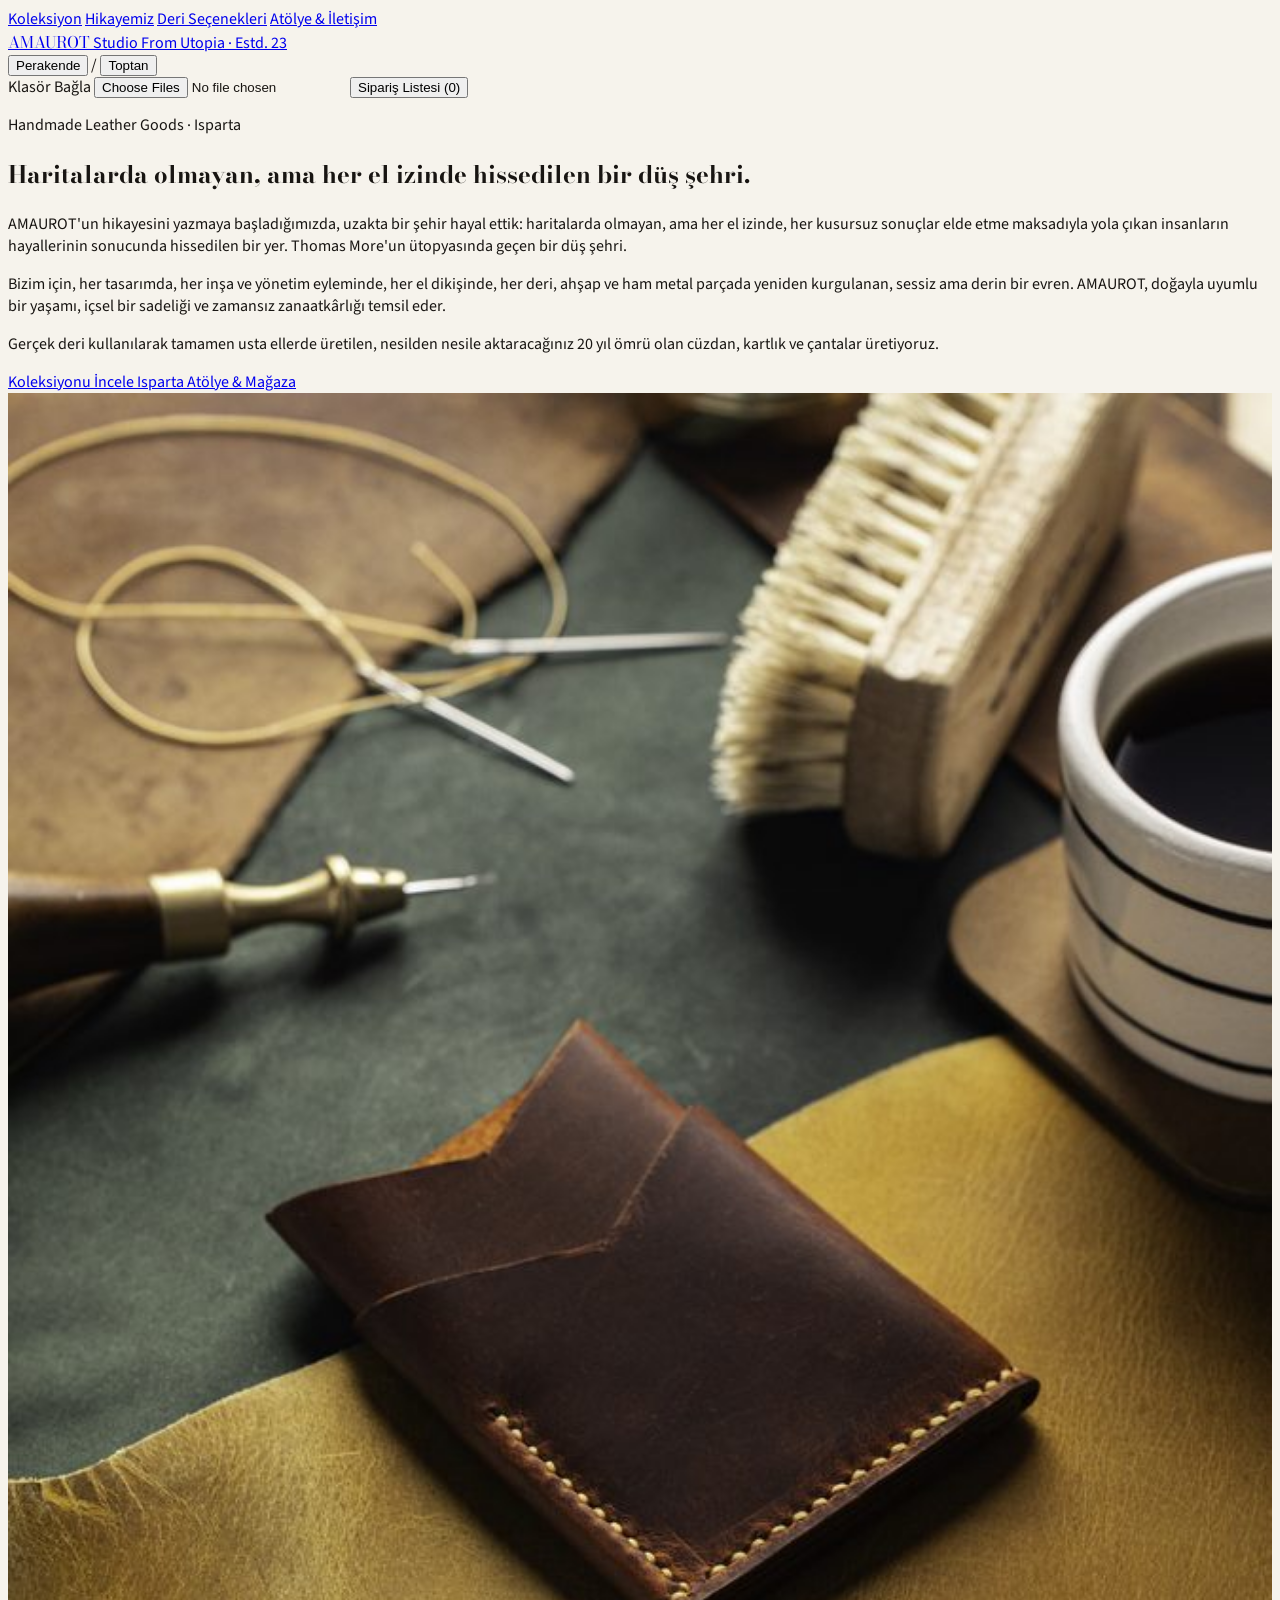
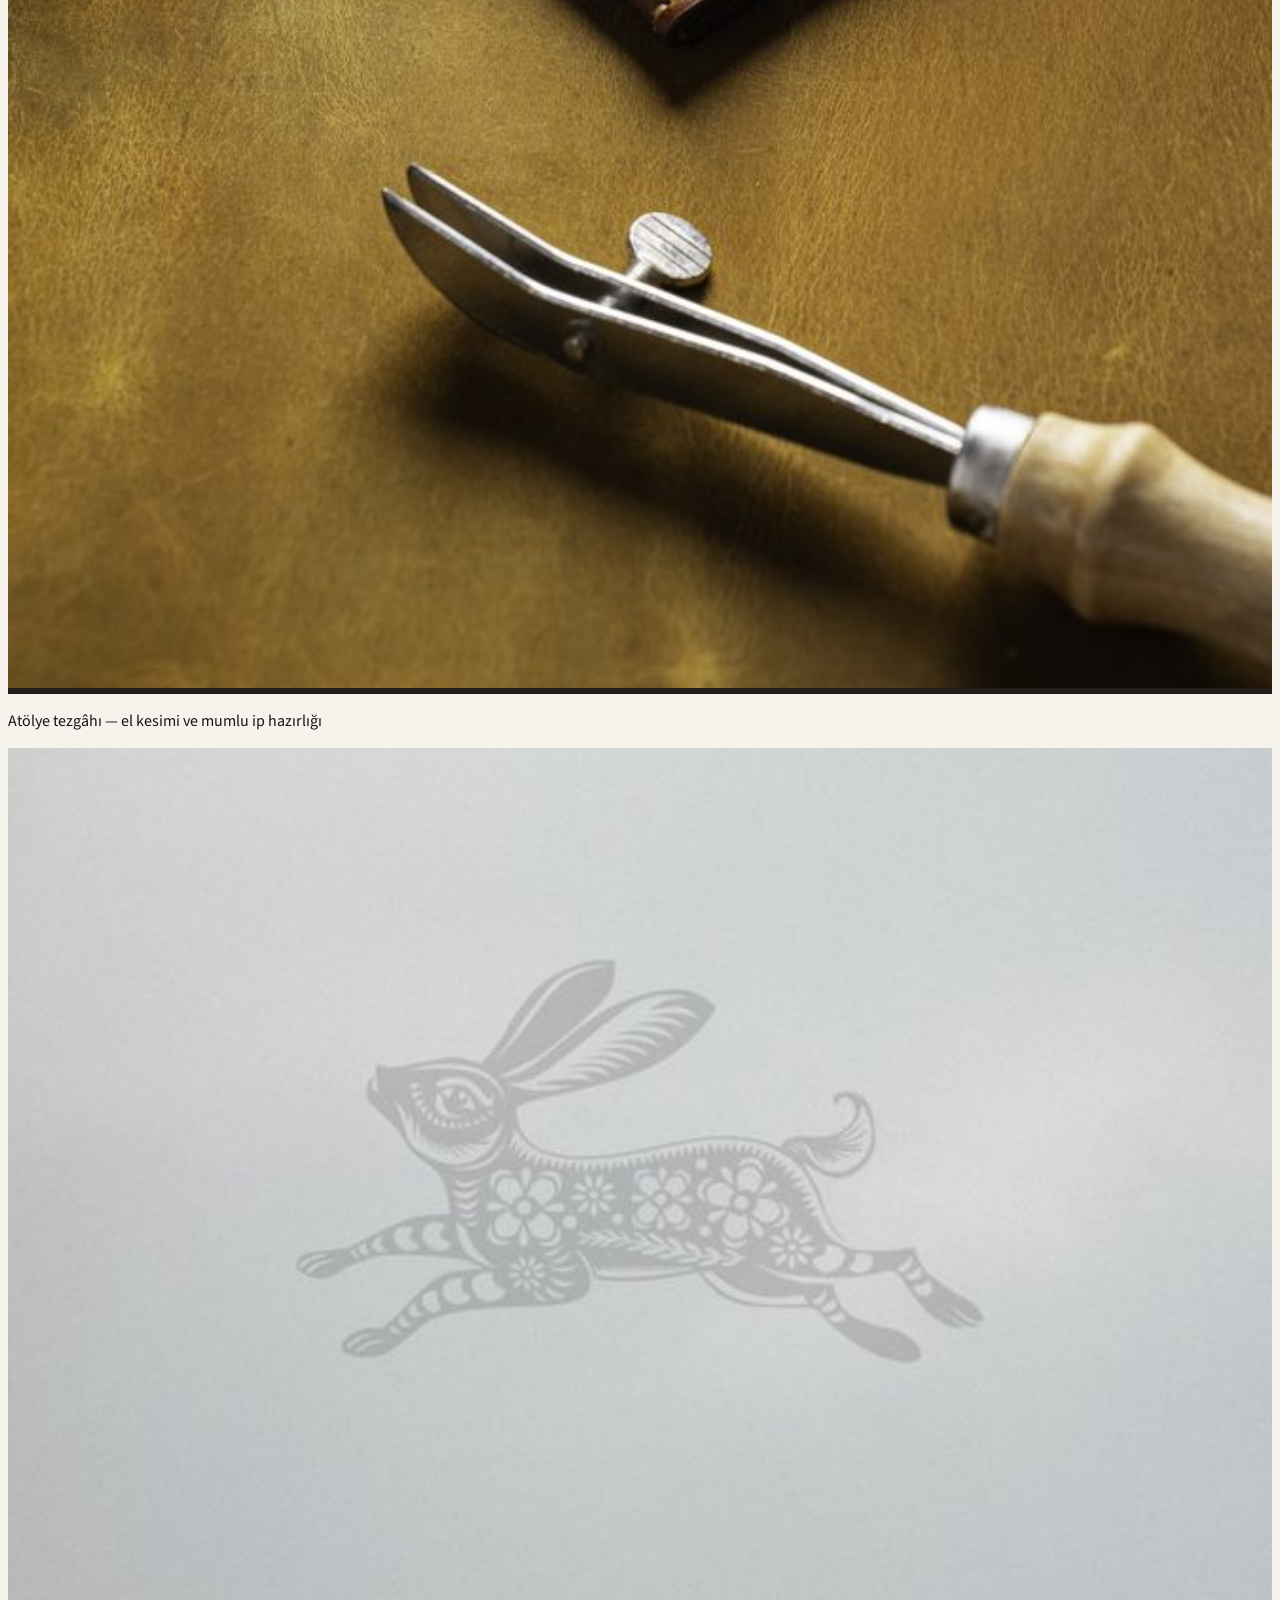
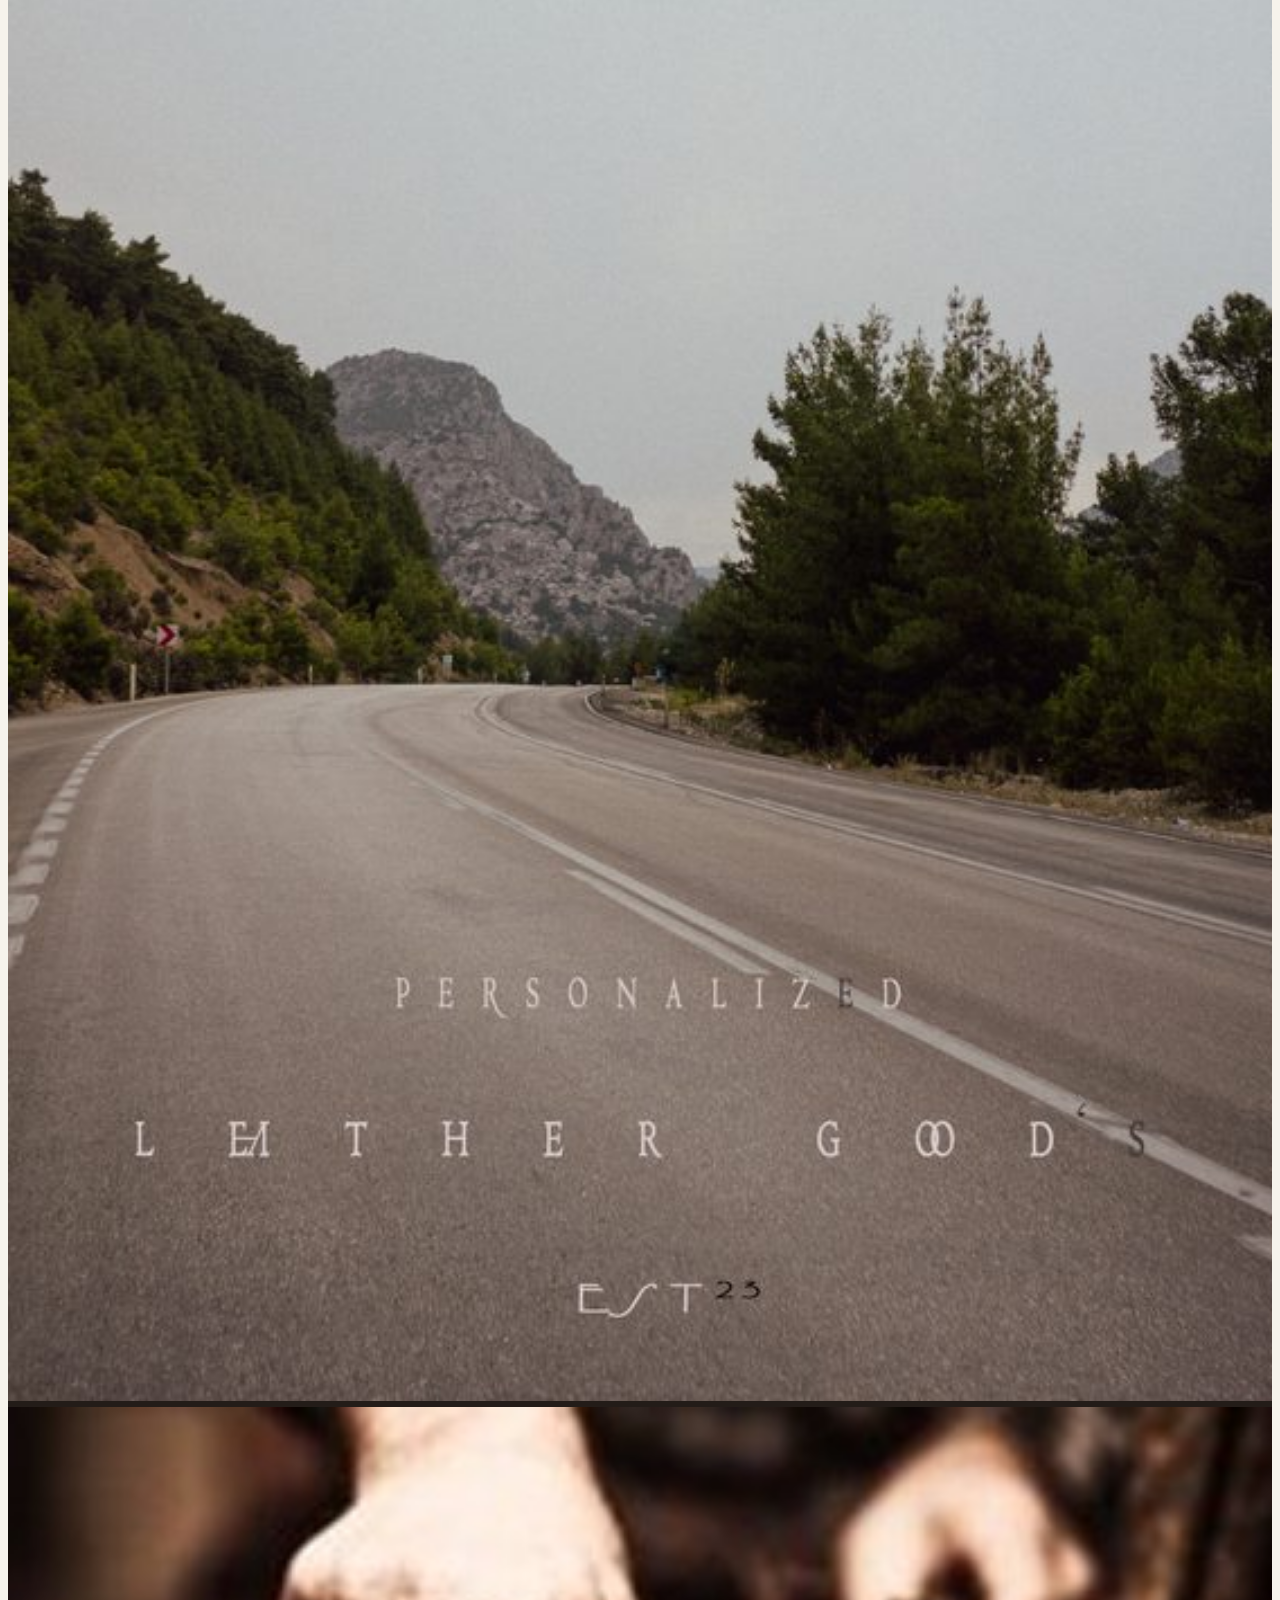
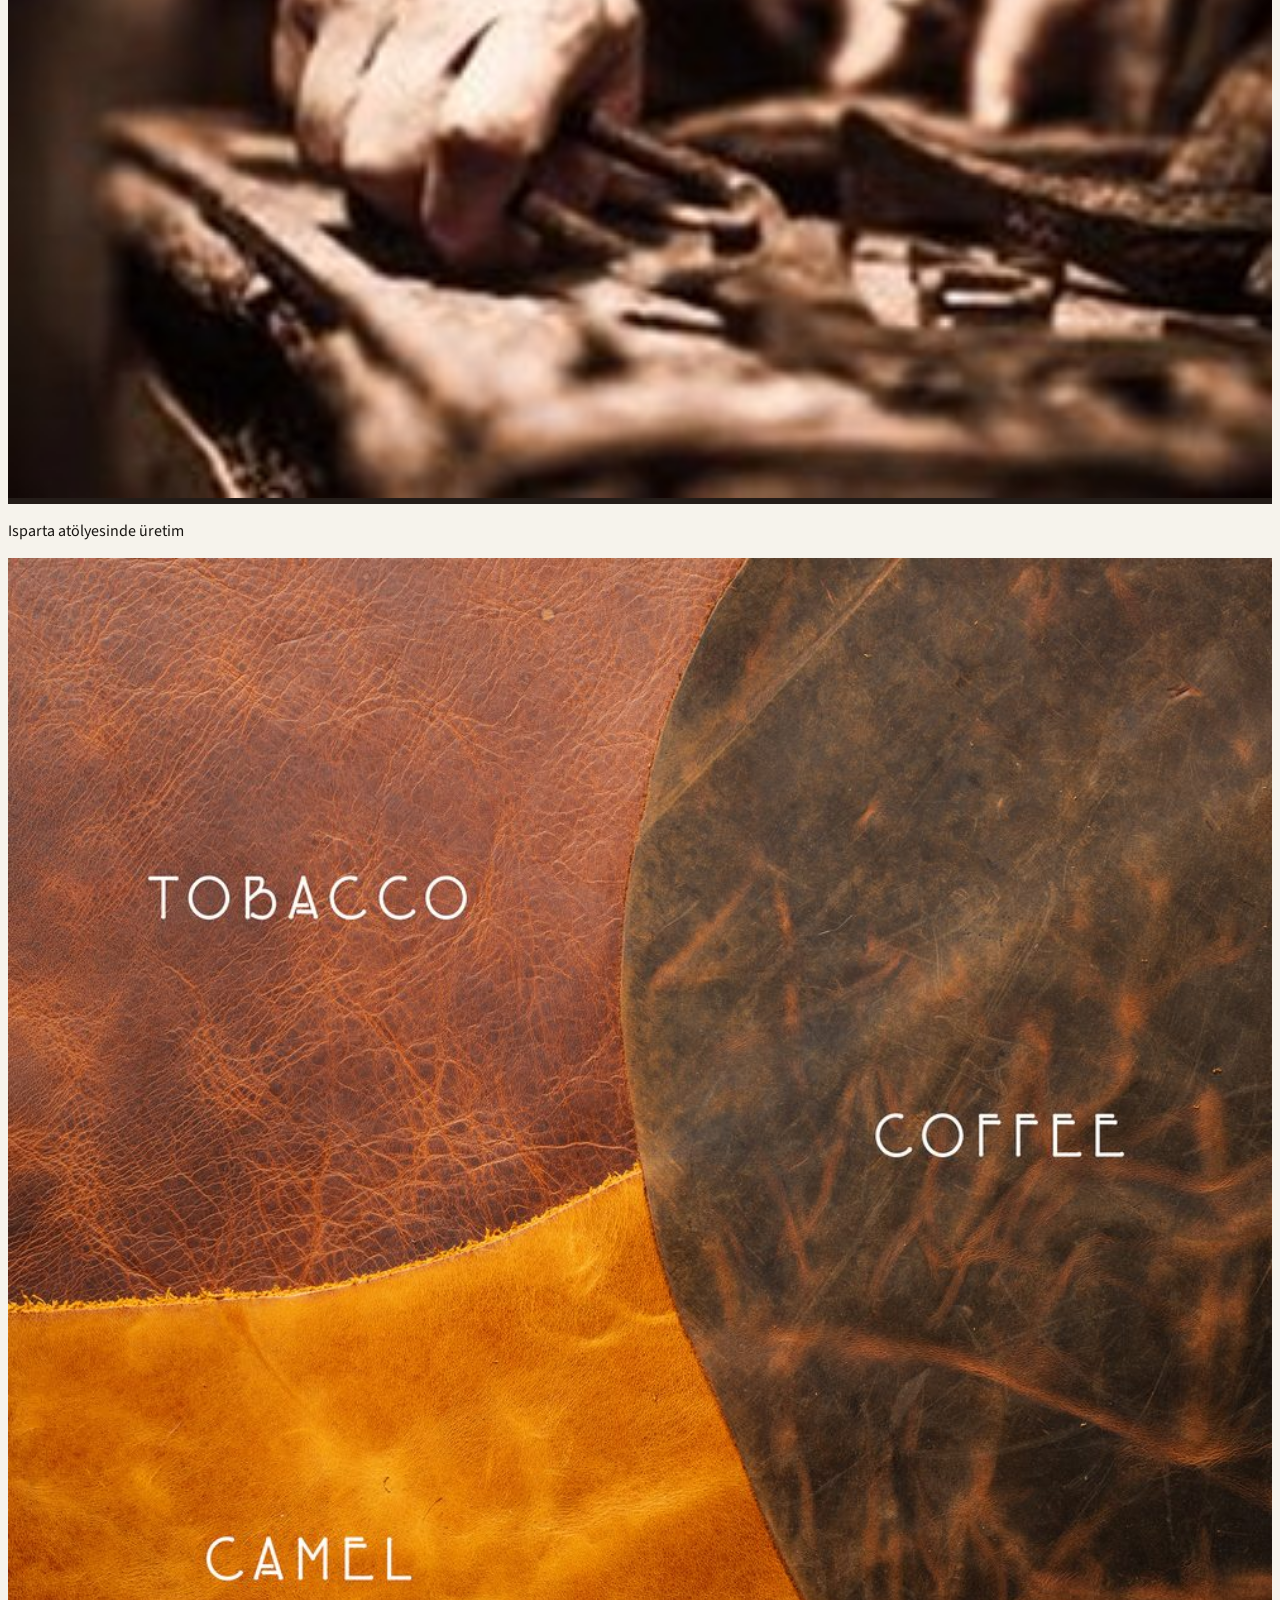
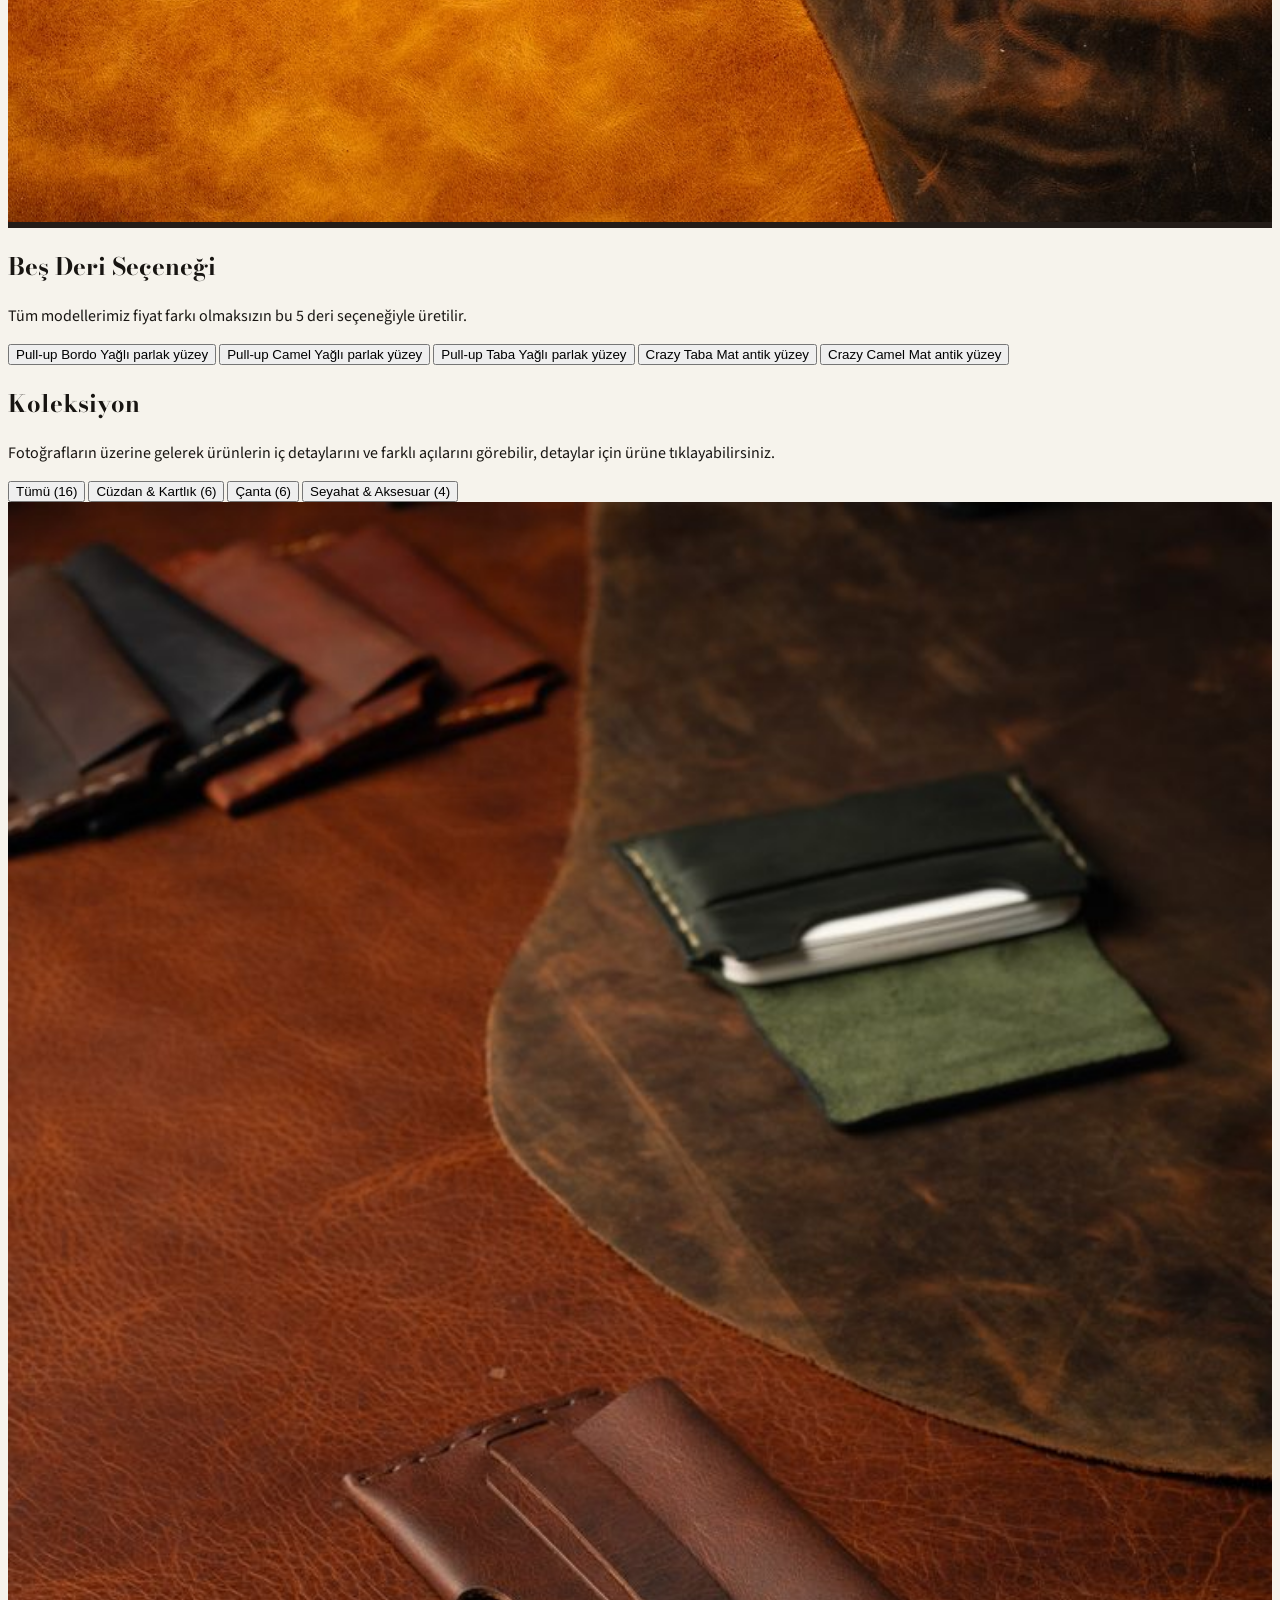
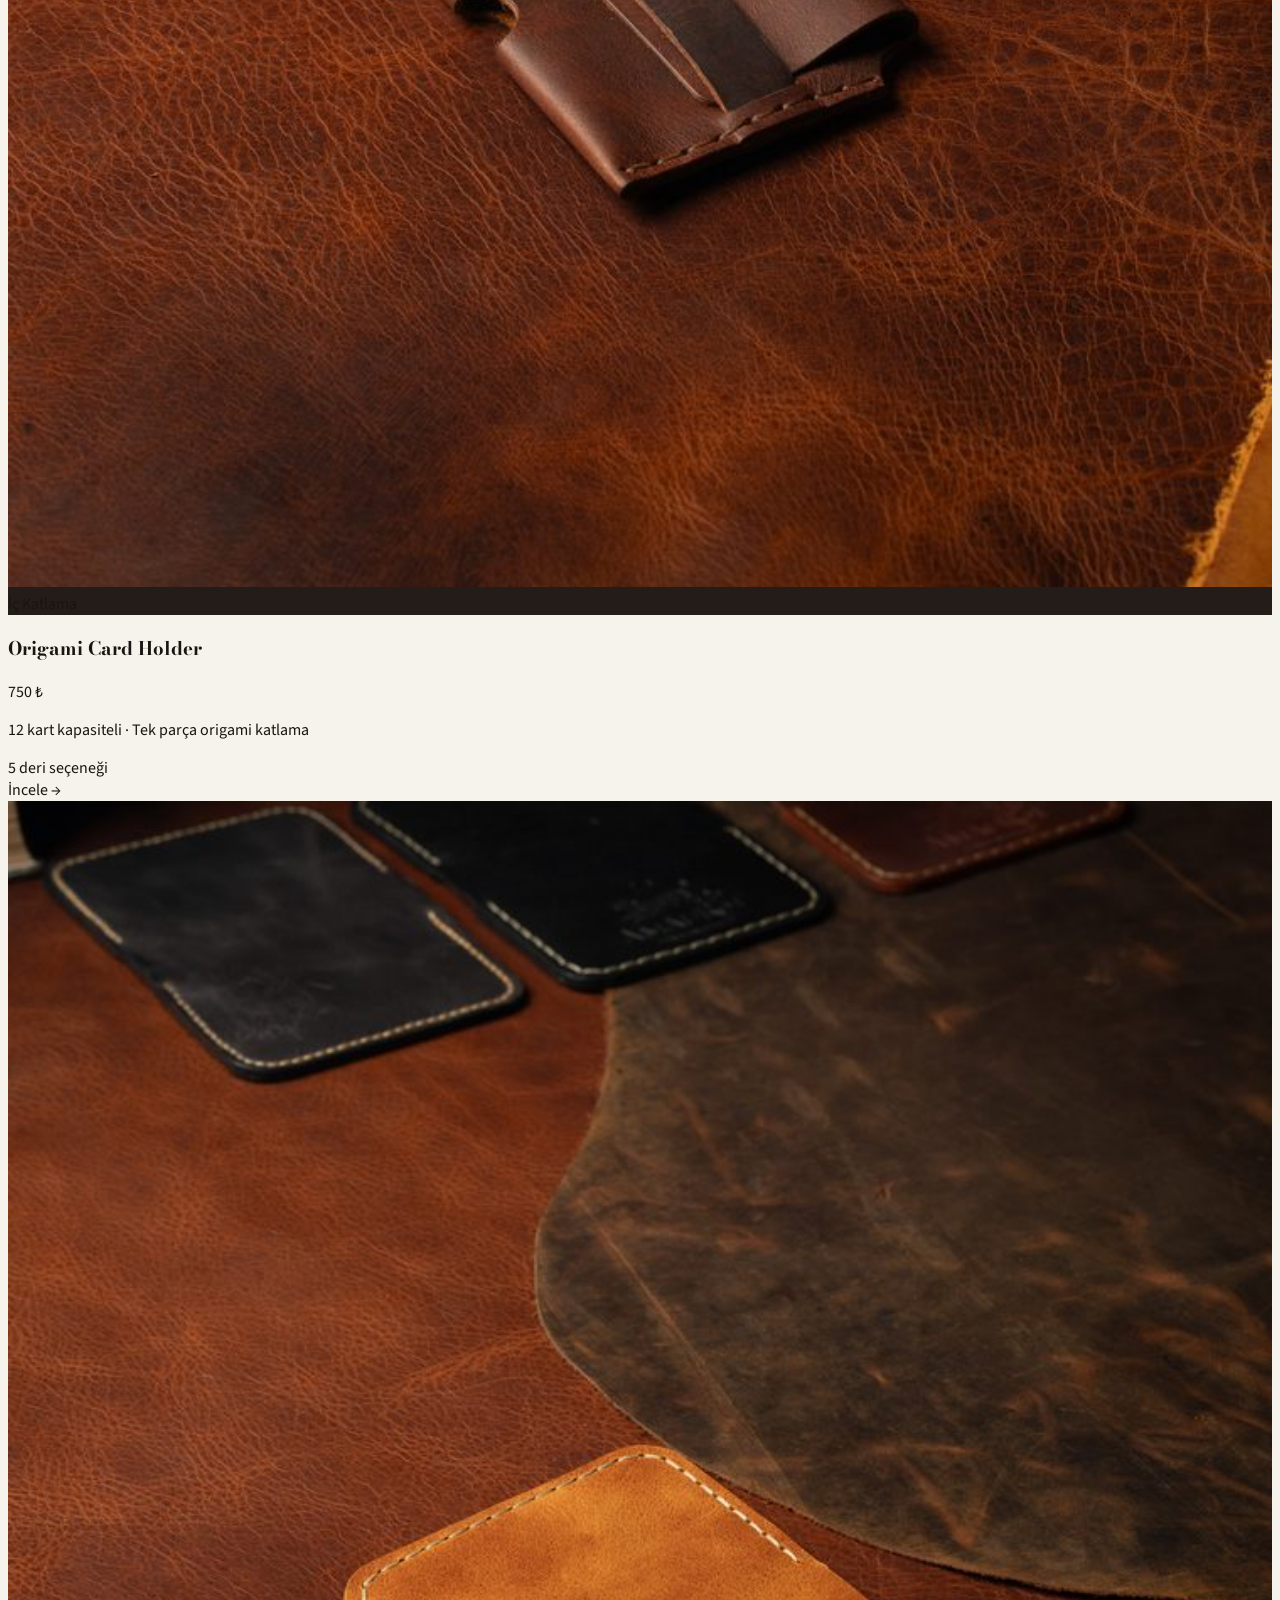
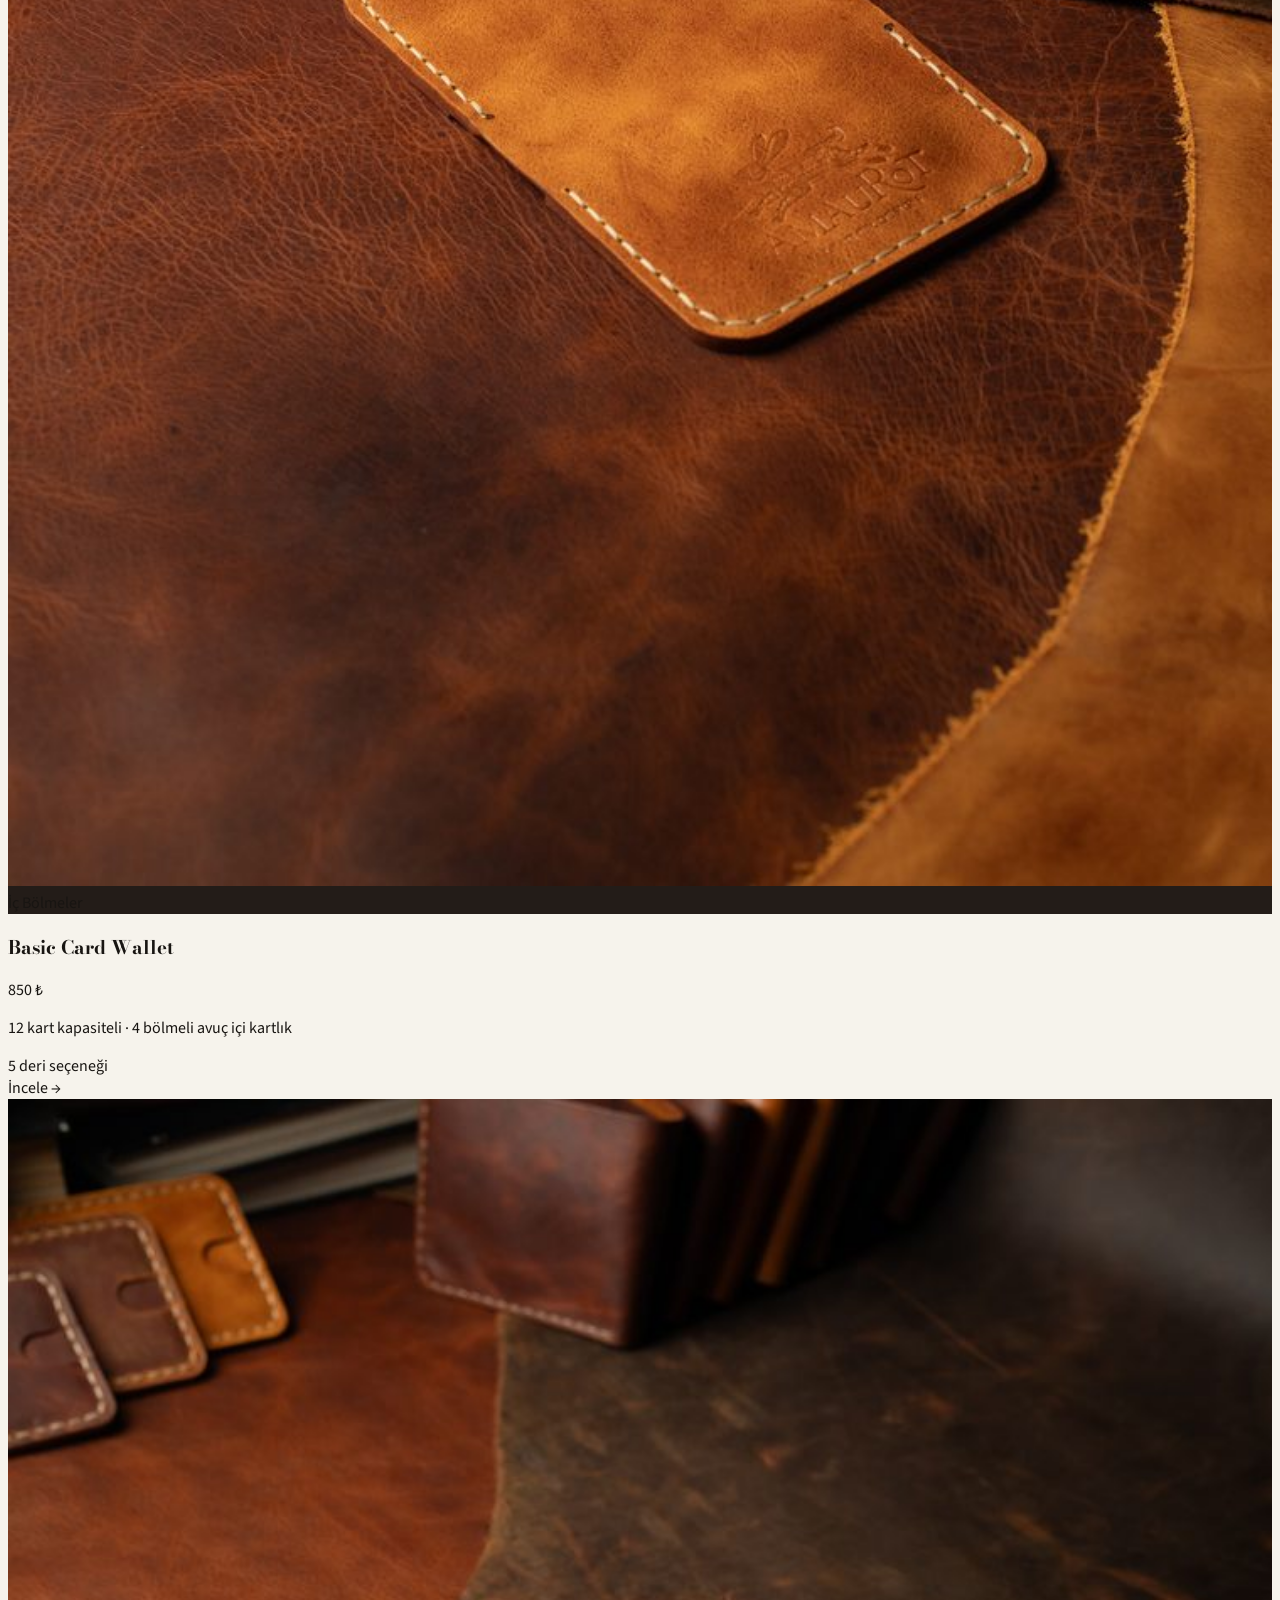
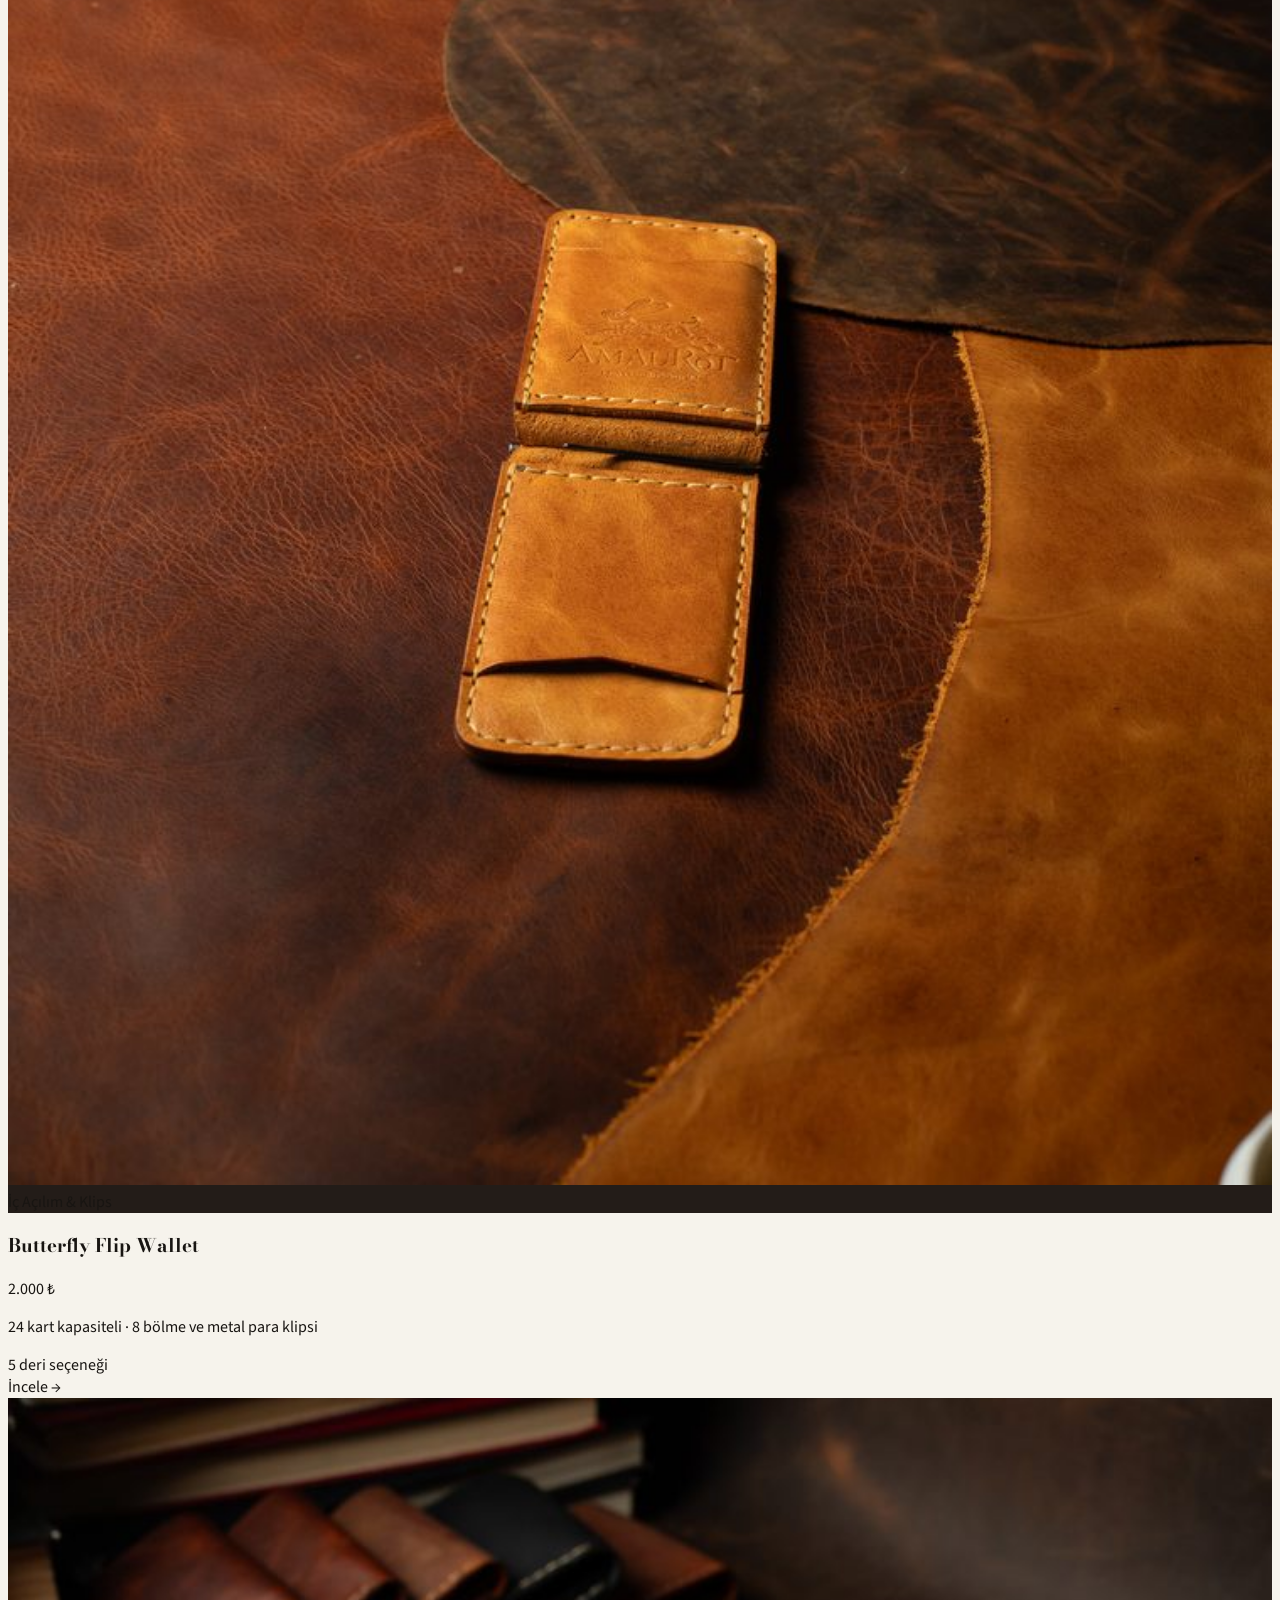
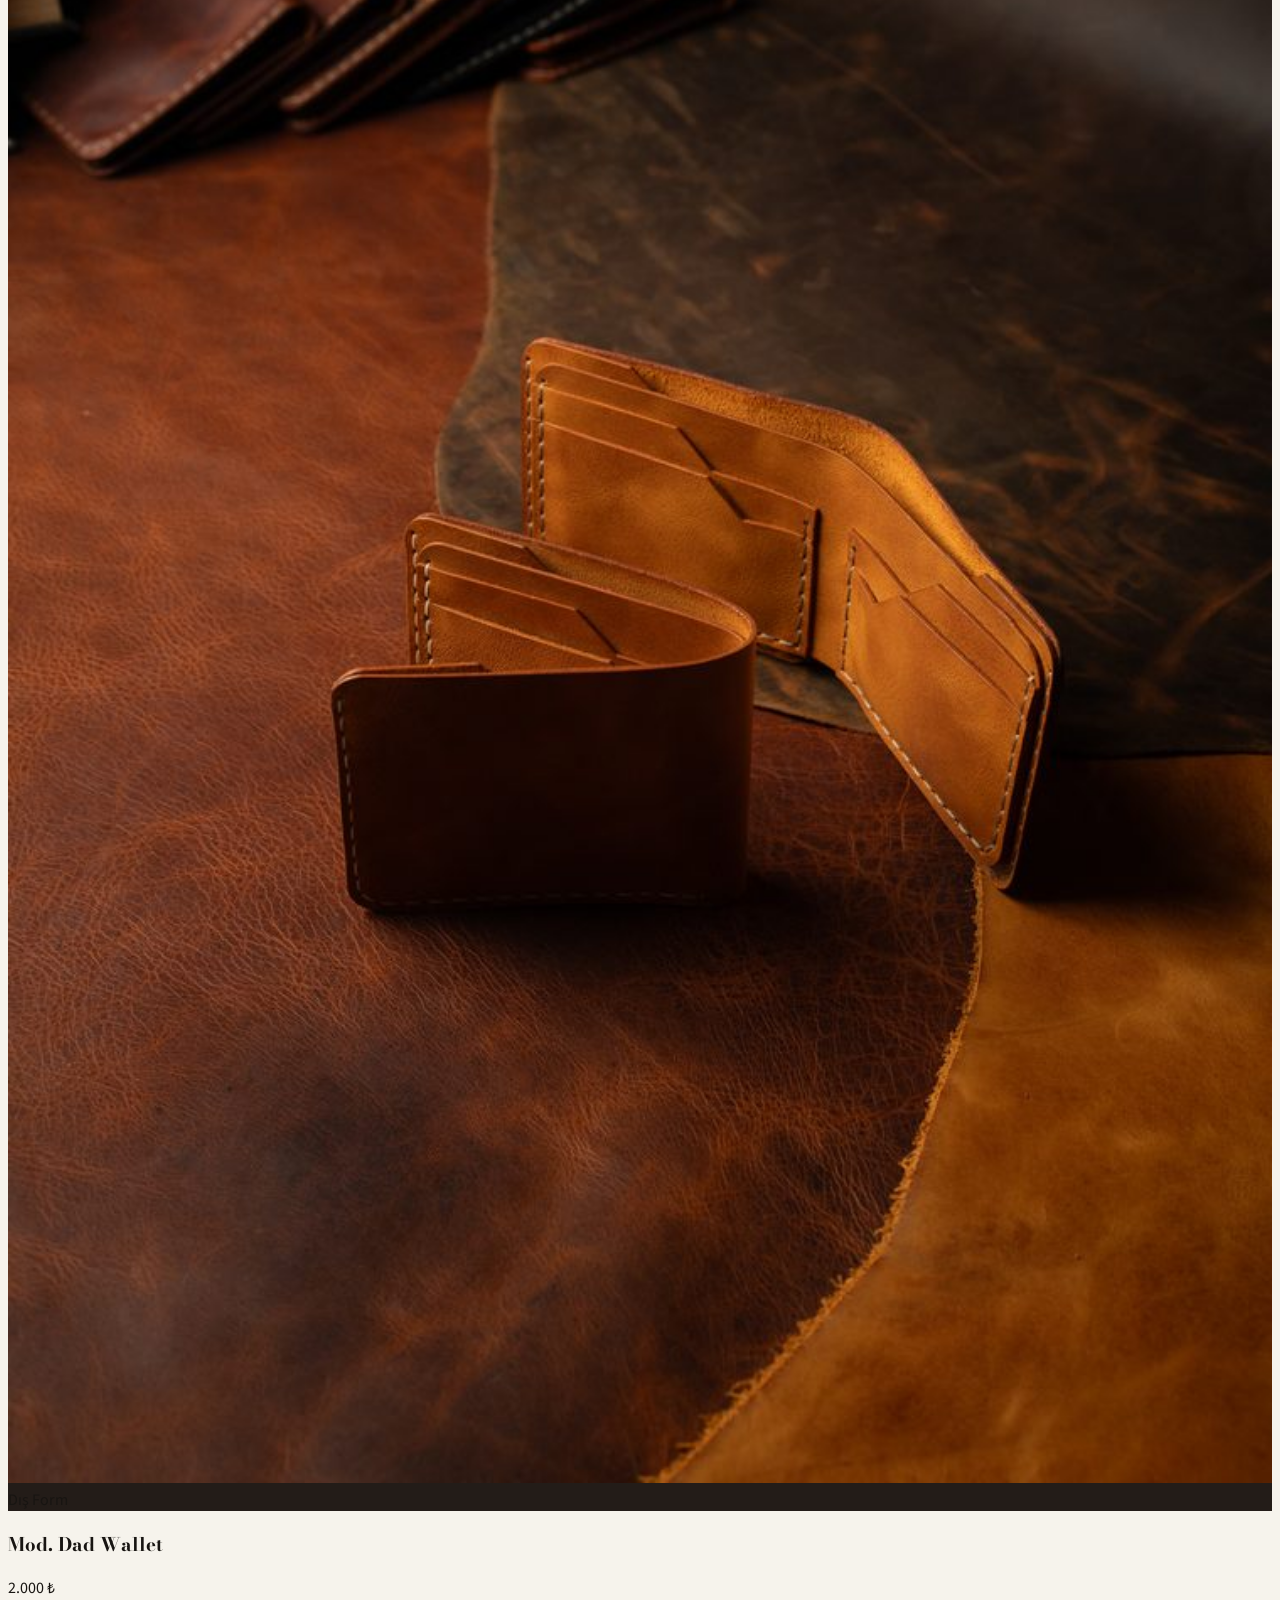
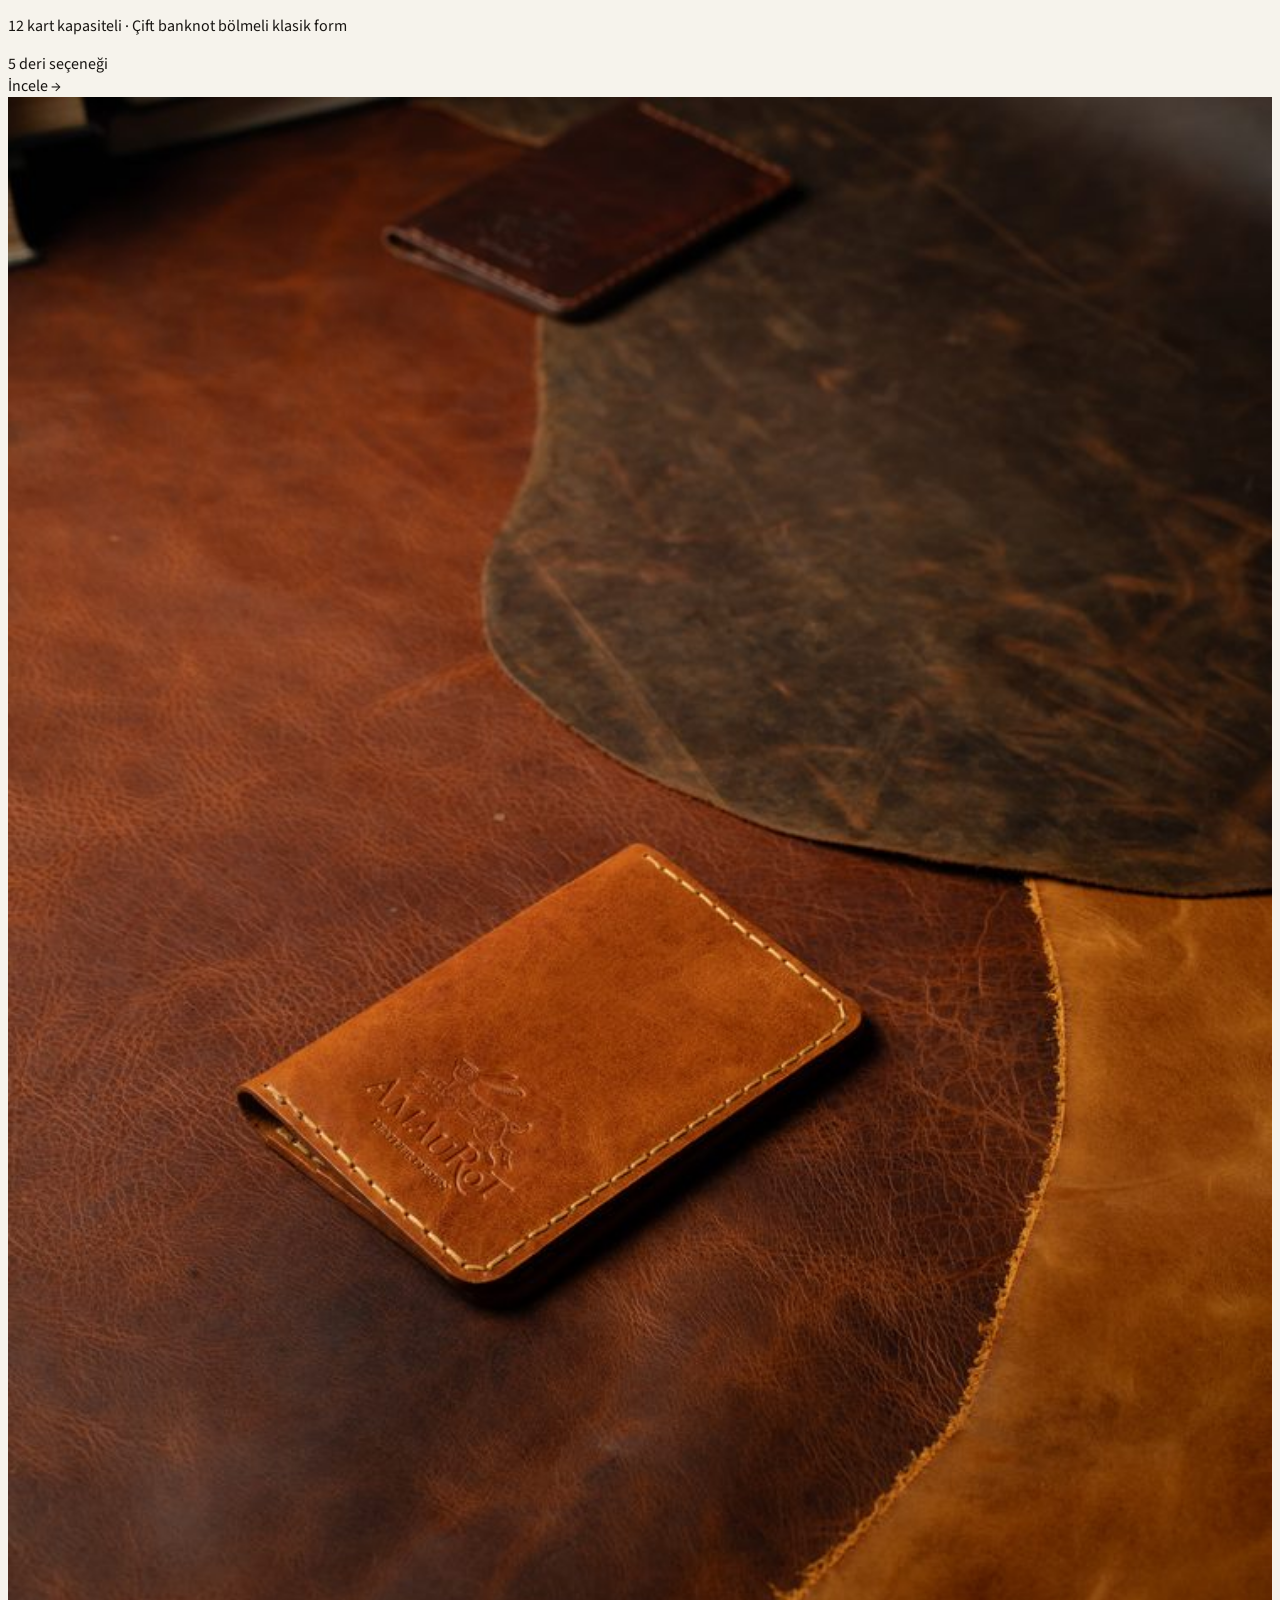
==== commit 7cebb1d9: "Gemini taslagi gercek urun fotograflariyla" ====
--- a/_design_review/gemini-anasayfa/index.html
+++ b/_design_review/gemini-anasayfa/index.html
@@ -156,7 +156,7 @@
           <div class="col-span-7">
             <div class="photo-frame aspect-[3/4]">
               <img 
-                data-archive-path="MUA01834-Edit.jpg"
+                data-archive-path="gorseller/IMG-0378.jpg"
                 data-sheet="sheet-0-1.jpg" data-col="1" data-row="1" data-crop="v"
                 alt="Amaurot atölye tezgahı ve deri el işçiliği" />
             </div>
@@ -167,13 +167,13 @@
           <div class="col-span-5 space-y-4">
             <div class="photo-frame aspect-[3/4]">
               <img 
-                data-archive-path="_DSC0005.png"
+                data-archive-path="gorseller/IMG-0272.jpg"
                 data-sheet="sheet-0-0.jpg" data-col="3" data-row="3" data-crop="v"
                 alt="Amaurot Studio From Utopia" />
             </div>
             <div class="photo-frame aspect-[4/3]">
               <img 
-                data-archive-path="gece.jpg"
+                data-archive-path="gorseller/k-155bc7d85f.jpg"
                 data-sheet="sheet-0-0.jpg" data-col="3" data-row="6" data-crop="h"
                 alt="Amaurot el işçiliği" />
             </div>
@@ -194,7 +194,7 @@
         <div class="lg:col-span-3 flex items-center gap-4">
           <div class="w-20 h-24 photo-frame shrink-0">
             <img 
-              data-archive-path="ÜRÜNLER/classic bag pack/sml-136.jpg"
+              data-archive-path="gorseller/IMG-0200.jpg"
               data-sheet="sheet-3-1.jpg" data-col="4" data-row="0" data-crop="v"
               alt="Amaurot gerçek deri postları" />
           </div>
@@ -251,13 +251,13 @@
       <div class="grid grid-cols-1 md:grid-cols-3 gap-8 items-center">
         <div class="photo-frame aspect-[4/3]">
           <img 
-            data-archive-path="amaurotgood-8.jpg"
+            data-archive-path="gorseller/IMG-0362.jpg"
             data-sheet="sheet-0-0.jpg" data-col="5" data-row="4" data-crop="h"
             alt="Amaurot el yapımı çanta" />
         </div>
         <div class="photo-frame aspect-[4/3]">
           <img 
-            data-archive-path="ÜRÜNLER/basic card wallet/sml-115.jpg"
+            data-archive-path="gorseller/IMG-0138.jpg"
             data-sheet="sheet-3-0.jpg" data-col="2" data-row="5" data-crop="v"
             alt="Amaurot mini evrak çantası" />
         </div>
@@ -435,9 +435,9 @@
         description: 'Tek parça derinin origami tekniği ile katlandıktan sonra tek kenarının dikilmesi sayesinde ortaya çıkan ve minimalist formu sayesinde cebinizde veya çantanızda yer kaplamayan, var ile yok arasında bir tasarım. İki farklı bölmesi ile basit ve kullanışlı tasarımı sayesinde 12 adet kredi ve kimlik kartınızı bir arada taşımanıza olanak sağlayan küçük bir organizer.',
         specs: ['12 kart kapasitesi', '2 ayrı bölme', 'Tek kenar dikişli origami form'],
         photos: [
-          { path: 'ÜRÜNLER/basic card/sml-39.jpg', sheet: 'sheet-0-2.jpg', col: 4, row: 6, crop: 'v', label: 'Dış Görünüm' },
-          { path: 'ÜRÜNLER/basic card/sml-40.jpg', sheet: 'sheet-0-2.jpg', col: 3, row: 6, crop: 'v', label: 'İç Katlama' },
-          { path: 'ÜRÜNLER/basic card/sml-42.jpg', sheet: 'sheet-0-1.jpg', col: 5, row: 7, crop: 'v', label: 'Elde Duruş' }
+          { path: 'gorseller/IMG-0001.jpg', sheet: 'sheet-0-2.jpg', col: 4, row: 6, crop: 'v', label: 'Dış Görünüm' },
+          { path: 'gorseller/IMG-0002.jpg', sheet: 'sheet-0-2.jpg', col: 3, row: 6, crop: 'v', label: 'İç Katlama' },
+          { path: 'gorseller/IMG-0003.jpg', sheet: 'sheet-0-1.jpg', col: 5, row: 7, crop: 'v', label: 'Elde Duruş' }
         ]
       },
       {
@@ -451,10 +451,10 @@
         description: 'Basit ve karmaşaya mahal vermeyen cüzdan formunda avuç içi kartlık! Toplamda 4 farklı bölmeden oluşan ve basit kapanabilir yapısıyla öne çıkan, kartlarınızı güvenle taşımanıza olanak sağlayan tasarım. Her bölmesi minimum 3 kart kapasitesine sahipken, iç kısımda kalan bölmeleri sayesinde küçük evrak ve not kağıtlarınızı saklamanıza olanak sağlar.',
         specs: ['Minimum 12 kart kapasitesi', '4 bağımsız bölme', 'Küçük evrak ve not kağıdı gözü'],
         photos: [
-          { path: 'ÜRÜNLER/basic card wallet/camel1.jpg', sheet: 'sheet-3-0.jpg', col: 2, row: 6, crop: 'v', label: 'Camel' },
-          { path: 'ÜRÜNLER/basic card wallet/camel3.jpg', sheet: 'sheet-3-0.jpg', col: 1, row: 6, crop: 'v', label: 'İç Bölmeler' },
-          { path: 'ÜRÜNLER/basic card wallet/taba2.jpg',  sheet: 'sheet-3-0.jpg', col: 4, row: 6, crop: 'v', label: 'Taba' },
-          { path: 'ÜRÜNLER/basic card wallet/siyah1.jpg', sheet: 'sheet-3-0.jpg', col: 5, row: 6, crop: 'v', label: 'Siyah' }
+          { path: 'gorseller/IMG-0011.jpg', sheet: 'sheet-3-0.jpg', col: 2, row: 6, crop: 'v', label: 'Camel' },
+          { path: 'gorseller/IMG-0204.jpg', sheet: 'sheet-3-0.jpg', col: 1, row: 6, crop: 'v', label: 'İç Bölmeler' },
+          { path: 'gorseller/IMG-0018.jpg',  sheet: 'sheet-3-0.jpg', col: 4, row: 6, crop: 'v', label: 'Taba' },
+          { path: 'gorseller/IMG-0014.jpg', sheet: 'sheet-3-0.jpg', col: 5, row: 6, crop: 'v', label: 'Siyah' }
         ]
       },
       {
@@ -468,10 +468,10 @@
         description: 'Günlük taşıma ihtiyacını düzenli ve güçlü bir formda bir araya getirir. Dana derisinden üretilen gövdesi, kullanıldıkça karakter kazanan doğal yüzeyi ve sağlam yapısıyla uzun ömürlü bir kullanım sunar. Toplamda 2 gizli ve 6 açık kart bölmesi bulunan ürün, düzenli erişim ve pratik kullanım odaklı olarak tasarlanmıştır. Her bölme minimum 3 kart kapasitesine sahip olup, orta bölümde yer alan metal para klipsi sayesinde banknotlarınızı güvenli şekilde taşıyabilirsiniz.',
         specs: ['24 kart kapasitesi (6 açık + 2 gizli bölme)', 'Orta metal banknot klipsi', 'Dana derisi gövde'],
         photos: [
-          { path: 'ÜRÜNLER/butterfly flip wallet/butterflycamel1.jpg', sheet: 'sheet-3-1.jpg', col: 0, row: 3, crop: 'v', label: 'Camel Dış' },
-          { path: 'ÜRÜNLER/butterfly flip wallet/butterflykahve1.jpg', sheet: 'sheet-3-1.jpg', col: 5, row: 3, crop: 'v', label: 'İç Açılım & Klips' },
-          { path: 'ÜRÜNLER/butterfly flip wallet/butterflycamel2.jpg', sheet: 'sheet-3-1.jpg', col: 2, row: 3, crop: 'v', label: 'Yan Profil' },
-          { path: 'ÜRÜNLER/butterfly flip wallet/butterfly.jpg',       sheet: 'sheet-3-1.jpg', col: 5, row: 2, crop: 'v', label: 'Renk Ailesi' }
+          { path: 'gorseller/IMG-0036.jpg', sheet: 'sheet-3-1.jpg', col: 0, row: 3, crop: 'v', label: 'Camel Dış' },
+          { path: 'gorseller/IMG-0039.jpg', sheet: 'sheet-3-1.jpg', col: 5, row: 3, crop: 'v', label: 'İç Açılım & Klips' },
+          { path: 'gorseller/IMG-0037.jpg', sheet: 'sheet-3-1.jpg', col: 2, row: 3, crop: 'v', label: 'Yan Profil' },
+          { path: 'gorseller/IMG-0035.jpg',       sheet: 'sheet-3-1.jpg', col: 5, row: 2, crop: 'v', label: 'Renk Ailesi' }
         ]
       },
       {
@@ -485,10 +485,10 @@
         description: 'Klasik cüzdan formunun modern bir yorumuyla tasarlanan bu model, alışılmış kullanım konforunu daha düzenli ve işlevsel bir yapıyla bir araya getirir. 4 farklı kart bölmesi bulunan tasarımda her bölme minimum 3 kart kapasitesine sahiptir. Cüzdanda yer alan iki ayrı banknot bölmesi, nakitlerinizi ayırarak taşıma imkânı sunar ve günlük kullanımda düzen avantajı sağlar.',
         specs: ['12 kart kapasitesi (4 kart bölmesi)', '2 ayrı banknot bölmesi', 'İnce klasik cüzdan profili'],
         photos: [
-          { path: 'ÜRÜNLER/dad wallet/moderncamel2.jpg', sheet: 'sheet-0-2.jpg', col: 2, row: 5, crop: 'v', label: 'Açık Görünüm' },
-          { path: 'ÜRÜNLER/dad wallet/DSC04957.jpg',     sheet: 'sheet-0-2.jpg', col: 0, row: 6, crop: 'v', label: 'Dış Form' },
-          { path: 'ÜRÜNLER/dad wallet/modernsiyah1.jpg', sheet: 'sheet-0-2.jpg', col: 2, row: 6, crop: 'v', label: 'Koyu Deri' },
-          { path: 'ÜRÜNLER/dad wallet/moderntütün1.jpg', sheet: 'sheet-4-0.jpg', col: 2, row: 0, crop: 'v', label: 'İç Dikiş Detayı' }
+          { path: 'gorseller/IMG-0048.jpg', sheet: 'sheet-0-2.jpg', col: 2, row: 5, crop: 'v', label: 'Açık Görünüm' },
+          { path: 'gorseller/IMG-0046.jpg',     sheet: 'sheet-0-2.jpg', col: 0, row: 6, crop: 'v', label: 'Dış Form' },
+          { path: 'gorseller/IMG-0055.jpg', sheet: 'sheet-0-2.jpg', col: 2, row: 6, crop: 'v', label: 'Koyu Deri' },
+          { path: 'gorseller/IMG-0058.jpg', sheet: 'sheet-4-0.jpg', col: 2, row: 0, crop: 'v', label: 'İç Dikiş Detayı' }
         ]
       },
       {
@@ -502,9 +502,9 @@
         description: 'Klasik ve temel ihtiyaçlara yönelik olarak tasarlanan bu pasaport kılıfı, seyahat sırasında en çok kullanılan belgeleri düzenli ve güvenli şekilde taşımak için sade bir çözüm sunar. Yalın iç yerleşimi, pasaportunuzu düzenli şekilde muhafaza ederken temel kart ve evrak ihtiyaçlarına pratik erişim sunacak şekilde kurgulanmıştır.',
         specs: ['Standart pasaport gözü', 'Kart ve biniş kartı bölmeleri', 'İnce çanta içi profil'],
         photos: [
-          { path: 'ÜRÜNLER/passaport wallet/pasaportcamel1.jpg', sheet: 'sheet-0-2.jpg', col: 3, row: 3, crop: 'v', label: 'İç Yerleşim' },
-          { path: 'ÜRÜNLER/passaport wallet/pasaportkahve1.jpg', sheet: 'sheet-0-2.jpg', col: 4, row: 3, crop: 'v', label: 'İkili Görünüm' },
-          { path: 'ÜRÜNLER/passaport wallet/ortaak.jpg',         sheet: 'sheet-0-2.jpg', col: 0, row: 5, crop: 'v', label: 'Atölye Çekimi' }
+          { path: 'gorseller/IMG-0072.jpg', sheet: 'sheet-0-2.jpg', col: 3, row: 3, crop: 'v', label: 'İç Yerleşim' },
+          { path: 'gorseller/IMG-0075.jpg', sheet: 'sheet-0-2.jpg', col: 4, row: 3, crop: 'v', label: 'İkili Görünüm' },
+          { path: 'gorseller/IMG-0071.jpg',         sheet: 'sheet-0-2.jpg', col: 0, row: 5, crop: 'v', label: 'Atölye Çekimi' }
         ]
       },
       {
@@ -518,10 +518,10 @@
         description: 'Dikey formda üretilen bu cüzdan, klasik kullanım alışkanlığını korurken iç yerleşiminde pratikliği öne çıkaran modern bir düzen sunar. Kompakt dış formu sayesinde elde ve cepte dengeli bir taşıma deneyimi sağlarken, karşılıklı konumlandırılmış iki banknot bölümü nakitlerinizi ayırarak taşımanıza yardımcı olur.',
         specs: ['Dikey kompakt gövde', 'Karşılıklı 2 banknot bölmesi', 'Yatay kart yerleşimi'],
         photos: [
-          { path: 'ÜRÜNLER/dikey telefon cüzdanı/camel1.jpg', sheet: 'sheet-3-1.jpg', col: 4, row: 5, crop: 'v', label: 'Camel Dış' },
-          { path: 'ÜRÜNLER/dikey telefon cüzdanı/camel2.jpg', sheet: 'sheet-3-1.jpg', col: 2, row: 5, crop: 'v', label: 'Camel İç' },
-          { path: 'ÜRÜNLER/dikey telefon cüzdanı/taba1.jpg',  sheet: 'sheet-3-1.jpg', col: 1, row: 6, crop: 'v', label: 'Taba İç' },
-          { path: 'ÜRÜNLER/dikey telefon cüzdanı/tütün1.jpg', sheet: 'sheet-3-1.jpg', col: 1, row: 5, crop: 'v', label: 'Tütün' }
+          { path: 'gorseller/IMG-0062.jpg', sheet: 'sheet-3-1.jpg', col: 4, row: 5, crop: 'v', label: 'Camel Dış' },
+          { path: 'gorseller/IMG-0063.jpg', sheet: 'sheet-3-1.jpg', col: 2, row: 5, crop: 'v', label: 'Camel İç' },
+          { path: 'gorseller/IMG-0065.jpg',  sheet: 'sheet-3-1.jpg', col: 1, row: 6, crop: 'v', label: 'Taba İç' },
+          { path: 'gorseller/IMG-0068.jpg', sheet: 'sheet-3-1.jpg', col: 1, row: 5, crop: 'v', label: 'Tütün' }
         ]
       },
       {
@@ -535,10 +535,10 @@
         description: 'Giyilebilir formda tasarlanan bu özel model, hareket halinde düzenli ve güvenli taşıma ihtiyacına cevap veren işlev odaklı bir çözümdür. Geniş iç hacmi sayesinde iPad ve günlük eşyaları taşımaya uygun bir kullanım alanı sunarken, vücuda sabitlenen yapısıyla doğa yürüyüşlerinde ve şehir içinde konforlu bir deneyim sunar.',
         specs: ['iPad uyumlu ana bölme', 'Fermuarlı yardımcı ön cep', 'Vücuda sabitlenen ayarlı askı sistemi'],
         photos: [
-          { path: 'ÜRÜNLER/WEAR BAG/DSC05091.jpg',  sheet: 'sheet-3-1.jpg', col: 2, row: 7, crop: 'v', label: 'Kullanım Görünümü' },
-          { path: 'ÜRÜNLER/WEAR BAG/DSC05087.jpg',  sheet: 'sheet-3-1.jpg', col: 3, row: 7, crop: 'h', label: 'Açık Ana Bölme' },
-          { path: 'ÜRÜNLER/wearbaggg/ggbag4.jpg',   sheet: 'sheet-3-0.jpg', col: 5, row: 0, crop: 'v', label: 'Önde Taşıma' },
-          { path: 'ÜRÜNLER/wearbaggg/wearbag-5.jpg',sheet: 'sheet-3-0.jpg', col: 4, row: 1, crop: 'v', label: 'Sırtta Taşıma' }
+          { path: 'gorseller/IMG-0086.jpg',  sheet: 'sheet-3-1.jpg', col: 2, row: 7, crop: 'v', label: 'Kullanım Görünümü' },
+          { path: 'gorseller/IMG-0085.jpg',  sheet: 'sheet-3-1.jpg', col: 3, row: 7, crop: 'h', label: 'Açık Ana Bölme' },
+          { path: 'gorseller/IMG-0094.jpg',   sheet: 'sheet-3-0.jpg', col: 5, row: 0, crop: 'v', label: 'Önde Taşıma' },
+          { path: 'gorseller/IMG-0099.jpg',sheet: 'sheet-3-0.jpg', col: 4, row: 1, crop: 'v', label: 'Sırtta Taşıma' }
         ]
       },
       {
@@ -552,10 +552,10 @@
         description: 'Klasik sırt çantası formunu temel alan bu tasarım, yan aparatları sayesinde postacı çantası olarak da kullanılabilen çok yönlü bir taşıma çözümü sunar. İç bölümde yer alan iki ayrı bölmeli alan ve fermuarlı kapatma özelliği günlük eşyaların güvenli şekilde muhafaza edilmesini sağlar.',
         specs: ['Sırt ve postacı çantasına dönüşebilen yapı', '2 ayrı iç bölme', 'Fermuarlı üst kapama'],
         photos: [
-          { path: 'ÜRÜNLER/classic bag pack/sml-119.jpg',        sheet: 'sheet-3-1.jpg', col: 1, row: 1, crop: 'v', label: 'Sırt Çantası Formu' },
-          { path: 'ÜRÜNLER/classic bag pack/sml-120.jpg',        sheet: 'sheet-3-1.jpg', col: 0, row: 1, crop: 'h', label: 'Postacı Formu' },
-          { path: 'ÜRÜNLER/classic bag pack/sml-121.jpg',        sheet: 'sheet-3-1.jpg', col: 5, row: 0, crop: 'v', label: 'Elde Duruş' },
-          { path: 'ÜRÜNLER/classic bag pack/DSC05105.jpg',       sheet: 'sheet-3-1.jpg', col: 3, row: 1, crop: 'v', label: 'İç Hacim' }
+          { path: 'gorseller/IMG-0103.jpg',        sheet: 'sheet-3-1.jpg', col: 1, row: 1, crop: 'v', label: 'Sırt Çantası Formu' },
+          { path: 'gorseller/IMG-0104.jpg',        sheet: 'sheet-3-1.jpg', col: 0, row: 1, crop: 'h', label: 'Postacı Formu' },
+          { path: 'gorseller/IMG-0105.jpg',        sheet: 'sheet-3-1.jpg', col: 5, row: 0, crop: 'v', label: 'Elde Duruş' },
+          { path: 'gorseller/IMG-0101.jpg',       sheet: 'sheet-3-1.jpg', col: 3, row: 1, crop: 'v', label: 'İç Hacim' }
         ]
       },
       {
@@ -569,10 +569,10 @@
         description: 'Özel tasarımı sayesinde dikiş kullanılmadan üretilen bu postacı çantası, yalın formu ve güçlü yapısıyla günlük taşıma ihtiyacına sade bir çözüm sunar. Tek bölmeli iç hacmi, bilgisayar, evrak ve günlük taşınması gereken temel materyalleri bir arada düzenli şekilde taşımanıza olanak tanır.',
         specs: ['Dikişsiz özel katlama ve perçin tekniği', 'Dizüstü bilgisayar ve evrak uyumlu', 'Ayarlanabilir omuz askısı'],
         photos: [
-          { path: 'ÜRÜNLER/postman bag/sml-111.jpg',  sheet: 'sheet-3-1.jpg', col: 1, row: 2, crop: 'h', label: 'Ön Görünüm' },
-          { path: 'ÜRÜNLER/postman bag/DSC05019.jpg', sheet: 'sheet-3-1.jpg', col: 5, row: 1, crop: 'v', label: 'Bilgisayar ile Kullanım' },
-          { path: 'ÜRÜNLER/postman bag/sml-112.jpg',  sheet: 'sheet-3-1.jpg', col: 2, row: 2, crop: 'v', label: 'Yan Profil' },
-          { path: 'ÜRÜNLER/postman bag/sml-122.jpg',  sheet: 'sheet-3-1.jpg', col: 4, row: 1, crop: 'v', label: 'Açık Kapak' }
+          { path: 'gorseller/IMG-0108.jpg',  sheet: 'sheet-3-1.jpg', col: 1, row: 2, crop: 'h', label: 'Ön Görünüm' },
+          { path: 'gorseller/IMG-0107.jpg', sheet: 'sheet-3-1.jpg', col: 5, row: 1, crop: 'v', label: 'Bilgisayar ile Kullanım' },
+          { path: 'gorseller/IMG-0109.jpg',  sheet: 'sheet-3-1.jpg', col: 2, row: 2, crop: 'v', label: 'Yan Profil' },
+          { path: 'gorseller/IMG-0112.jpg',  sheet: 'sheet-3-1.jpg', col: 4, row: 1, crop: 'v', label: 'Açık Kapak' }
         ]
       },
       {
@@ -586,9 +586,9 @@
         description: 'Hem yan hem de uçtan taşıma olanağı sunan özel tasarımıyla bu dopp kit, günlük kullanım ve seyahat ihtiyaçlarını tek bir düzenli hacimde toplamak için geliştirilmiştir. Geniş açılan kullanım yapısı sayesinde içerideki parçalara erişim kolaylaşır.',
         specs: ['Yan ve uçtan çift taşıma imkânı', 'Geniş açılan fermuarlı tek ana bölme', 'Seyahat ve kişisel bakım düzenleyici'],
         photos: [
-          { path: 'ÜRÜNLER/Doppkit/P1015353.jpg', sheet: 'sheet-4-0.jpg', col: 2, row: 6, crop: 'v', label: 'Dış Görünüm' },
-          { path: 'ÜRÜNLER/Doppkit/P1015256.png', sheet: 'sheet-4-0.jpg', col: 1, row: 5, crop: 'v', label: 'Üst Görünüm' },
-          { path: 'ÜRÜNLER/Doppkit/P1015261.png', sheet: 'sheet-4-0.jpg', col: 0, row: 5, crop: 'v', label: 'Taban ve Köşe Detayı' }
+          { path: 'gorseller/IMG-0157.jpg', sheet: 'sheet-4-0.jpg', col: 2, row: 6, crop: 'v', label: 'Dış Görünüm' },
+          { path: 'gorseller/IMG-0153.jpg', sheet: 'sheet-4-0.jpg', col: 1, row: 5, crop: 'v', label: 'Üst Görünüm' },
+          { path: 'gorseller/IMG-0155.jpg', sheet: 'sheet-4-0.jpg', col: 0, row: 5, crop: 'v', label: 'Taban ve Köşe Detayı' }
         ]
       },
       {
@@ -602,9 +602,9 @@
         description: 'Yumuşak hatlı formu ve üstten çift taşıma sapıyla günlük kullanım için tasarlanan fermuarlı deri el çantası. Seçtiğiniz deri ve renk alternatifine göre atölyemizde sipariş üzerine hazırlanmaktadır.',
         specs: ['Fermuarlı ana bölme', 'Çift deri el sapı', '5 standart deri seçeneğiyle özel üretim'],
         photos: [
-          { path: 'ÜRÜNLER/basic card wallet/bbag1.jpg',   sheet: 'sheet-3-0.jpg', col: 3, row: 3, crop: 'v', label: 'Atölye Çekimi' },
-          { path: 'ÜRÜNLER/basic card wallet/bbag4.jpg',   sheet: 'sheet-3-0.jpg', col: 2, row: 2, crop: 'v', label: 'İç Hacim' },
-          { path: 'ÜRÜNLER/Zipper Handbag/EL ÇANTASI.png', sheet: 'sheet-4-0.jpg', col: 3, row: 7, crop: 'v', label: 'Üstten Görünüm' }
+          { path: 'gorseller/IMG-0131.jpg',   sheet: 'sheet-3-0.jpg', col: 3, row: 3, crop: 'v', label: 'Atölye Çekimi' },
+          { path: 'gorseller/IMG-0134.jpg',   sheet: 'sheet-3-0.jpg', col: 2, row: 2, crop: 'v', label: 'İç Hacim' },
+          { path: 'gorseller/IMG-0125.jpg', sheet: 'sheet-4-0.jpg', col: 3, row: 7, crop: 'v', label: 'Üstten Görünüm' }
         ]
       },
       {
@@ -618,9 +618,9 @@
         description: 'Güçlendirilmiş el sapları, ayrılabilir omuz askısı ve geniş iç hacmiyle günlük şehir kullanımına uygun el yapımı deri Tote Bag. Fiyat ve teslim süresi bilgisi için sipariş listesine ekleyebilirsiniz.',
         specs: ['El sapı ve omuz askısı bağlantısı', 'Geniş tek ana bölme', '5 standart deri seçeneğiyle üretim'],
         photos: [
-          { path: 'ÜRÜNLER/totebag/sml-104.jpg', sheet: 'sheet-3-0.jpg', col: 4, row: 0, crop: 'v', label: 'Ön Görünüm' },
-          { path: 'ÜRÜNLER/totebag/sml-109.jpg', sheet: 'sheet-3-0.jpg', col: 2, row: 0, crop: 'h', label: 'Elde Duruş' },
-          { path: 'ÜRÜNLER/totebag/sml-110.jpg', sheet: 'sheet-3-0.jpg', col: 3, row: 0, crop: 'h', label: 'İç Açılım' }
+          { path: 'gorseller/IMG-0115.jpg', sheet: 'sheet-3-0.jpg', col: 4, row: 0, crop: 'v', label: 'Ön Görünüm' },
+          { path: 'gorseller/IMG-0116.jpg', sheet: 'sheet-3-0.jpg', col: 2, row: 0, crop: 'h', label: 'Elde Duruş' },
+          { path: 'gorseller/IMG-0117.jpg', sheet: 'sheet-3-0.jpg', col: 3, row: 0, crop: 'h', label: 'İç Açılım' }
         ]
       },
       {
@@ -634,9 +634,9 @@
         description: 'Tütün paketi, sarma kağıdı ve filtrelerinizi tek bir derli toplu kılıfta taşımanız için el dikişiyle üretilen deri tütün kesesi. Çıtçıtlı kapama yapısıyla çantanızda güvenle taşınır.',
         specs: ['Sarma kağıdı yuvası', 'Tütün ve filtre bölmesi', 'Çıtçıtlı kapama'],
         photos: [
-          { path: 'ÜRÜNLER/tobacco case/DSC00055.jpg', sheet: 'sheet-3-1.jpg', col: 4, row: 6, crop: 'v', label: 'Kapalı Görünüm' },
-          { path: 'ÜRÜNLER/tobacco case/DSC00051.jpg', sheet: 'sheet-3-1.jpg', col: 0, row: 7, crop: 'v', label: 'Açık İç Yerleşim' },
-          { path: 'ÜRÜNLER/tobacco case/DSC00060.jpg', sheet: 'sheet-3-1.jpg', col: 2, row: 6, crop: 'v', label: 'Elde Kullanım' }
+          { path: 'gorseller/IMG-0146.jpg', sheet: 'sheet-3-1.jpg', col: 4, row: 6, crop: 'v', label: 'Kapalı Görünüm' },
+          { path: 'gorseller/IMG-0143.jpg', sheet: 'sheet-3-1.jpg', col: 0, row: 7, crop: 'v', label: 'Açık İç Yerleşim' },
+          { path: 'gorseller/IMG-0147.jpg', sheet: 'sheet-3-1.jpg', col: 2, row: 6, crop: 'v', label: 'Elde Kullanım' }
         ]
       },
       {
@@ -650,8 +650,8 @@
         description: 'Klasik rulo formunda, etrafını saran deri bağcığıyla kapatılan yalın ve zamansız tütün kılıfı. Kullandıkça yumuşayan ve elinizin izini alan doğal deriden üretilir.',
         specs: ['Deri bağcıklı sarma kapama', 'Yumuşak doğal deri gövde', 'Kompakt cep boyutu'],
         photos: [
-          { path: 'ÜRÜNLER/tobacco case/tobacco holder/sml-100.jpg', sheet: 'sheet-0-0.jpg', col: 1, row: 3, crop: 'v', label: 'Rulo Form' },
-          { path: 'ÜRÜNLER/tobacco case/tobacco holder/sml-101.jpg', sheet: 'sheet-3-1.jpg', col: 5, row: 6, crop: 'v', label: 'Doku Detayı' }
+          { path: 'gorseller/IMG-0149.jpg', sheet: 'sheet-0-0.jpg', col: 1, row: 3, crop: 'v', label: 'Rulo Form' },
+          { path: 'gorseller/IMG-0150.jpg', sheet: 'sheet-3-1.jpg', col: 5, row: 6, crop: 'v', label: 'Doku Detayı' }
         ]
       },
       {
@@ -665,9 +665,9 @@
         description: 'Katmanlı veya yapıştırma deri kullanılmadan, tek parça tam boy deriden kesilerek hazırlanan ve masif metal tokayla tamamlanan uzun ömürlü kemer.',
         specs: ['Tek parça masif deri', 'Metal toka ve deri köprü', 'Bel ölçünüze özel üretim'],
         photos: [
-          { path: 'deri kemer 1.png', sheet: 'sheet-4-0.jpg', col: 5, row: 0, crop: 'v', label: 'Kemer & Toka' },
-          { path: 'derikemer02.png',  sheet: 'sheet-4-0.jpg', col: 4, row: 4, crop: 'v', label: 'Rulo Görünüm' },
-          { path: 'P1015282.png',     sheet: 'sheet-4-0.jpg', col: 2, row: 2, crop: 'v', label: 'Gövde Detayı' }
+          { path: 'gorseller/IMG-0172.jpg', sheet: 'sheet-4-0.jpg', col: 5, row: 0, crop: 'v', label: 'Kemer & Toka' },
+          { path: 'gorseller/IMG-0173.jpg',  sheet: 'sheet-4-0.jpg', col: 4, row: 4, crop: 'v', label: 'Rulo Görünüm' },
+          { path: 'gorseller/IMG-0169.jpg',     sheet: 'sheet-4-0.jpg', col: 2, row: 2, crop: 'v', label: 'Gövde Detayı' }
         ]
       },
       {
@@ -681,9 +681,9 @@
         description: 'Günlük temel eşyalarınızı eller serbest şekilde taşımanız için tasarlanan, çıtçıt kapaklı kompakt bel ve kemer çantası.',
         specs: ['Çıtçıtlı kapak', 'Kompakt gövde', '5 standart deri seçeneğiyle üretim'],
         photos: [
-          { path: 'ÜRÜNLER/basic card wallet/belt1.jpg',    sheet: 'sheet-3-0.jpg', col: 3, row: 2, crop: 'v', label: 'Kapalı Görünüm' },
-          { path: 'ÜRÜNLER/basic card wallet/beltbag2.jpg', sheet: 'sheet-3-0.jpg', col: 4, row: 3, crop: 'v', label: 'İç Bölmeler' },
-          { path: 'ÜRÜNLER/basic card wallet/beltbag4.jpg', sheet: 'sheet-3-0.jpg', col: 2, row: 4, crop: 'v', label: 'Açık Görünüm' }
+          { path: 'gorseller/IMG-0135.jpg',    sheet: 'sheet-3-0.jpg', col: 3, row: 2, crop: 'v', label: 'Kapalı Görünüm' },
+          { path: 'gorseller/IMG-0136.jpg', sheet: 'sheet-3-0.jpg', col: 4, row: 3, crop: 'v', label: 'İç Bölmeler' },
+          { path: 'gorseller/IMG-0137.jpg', sheet: 'sheet-3-0.jpg', col: 2, row: 4, crop: 'v', label: 'Açık Görünüm' }
         ]
       }
     ];
